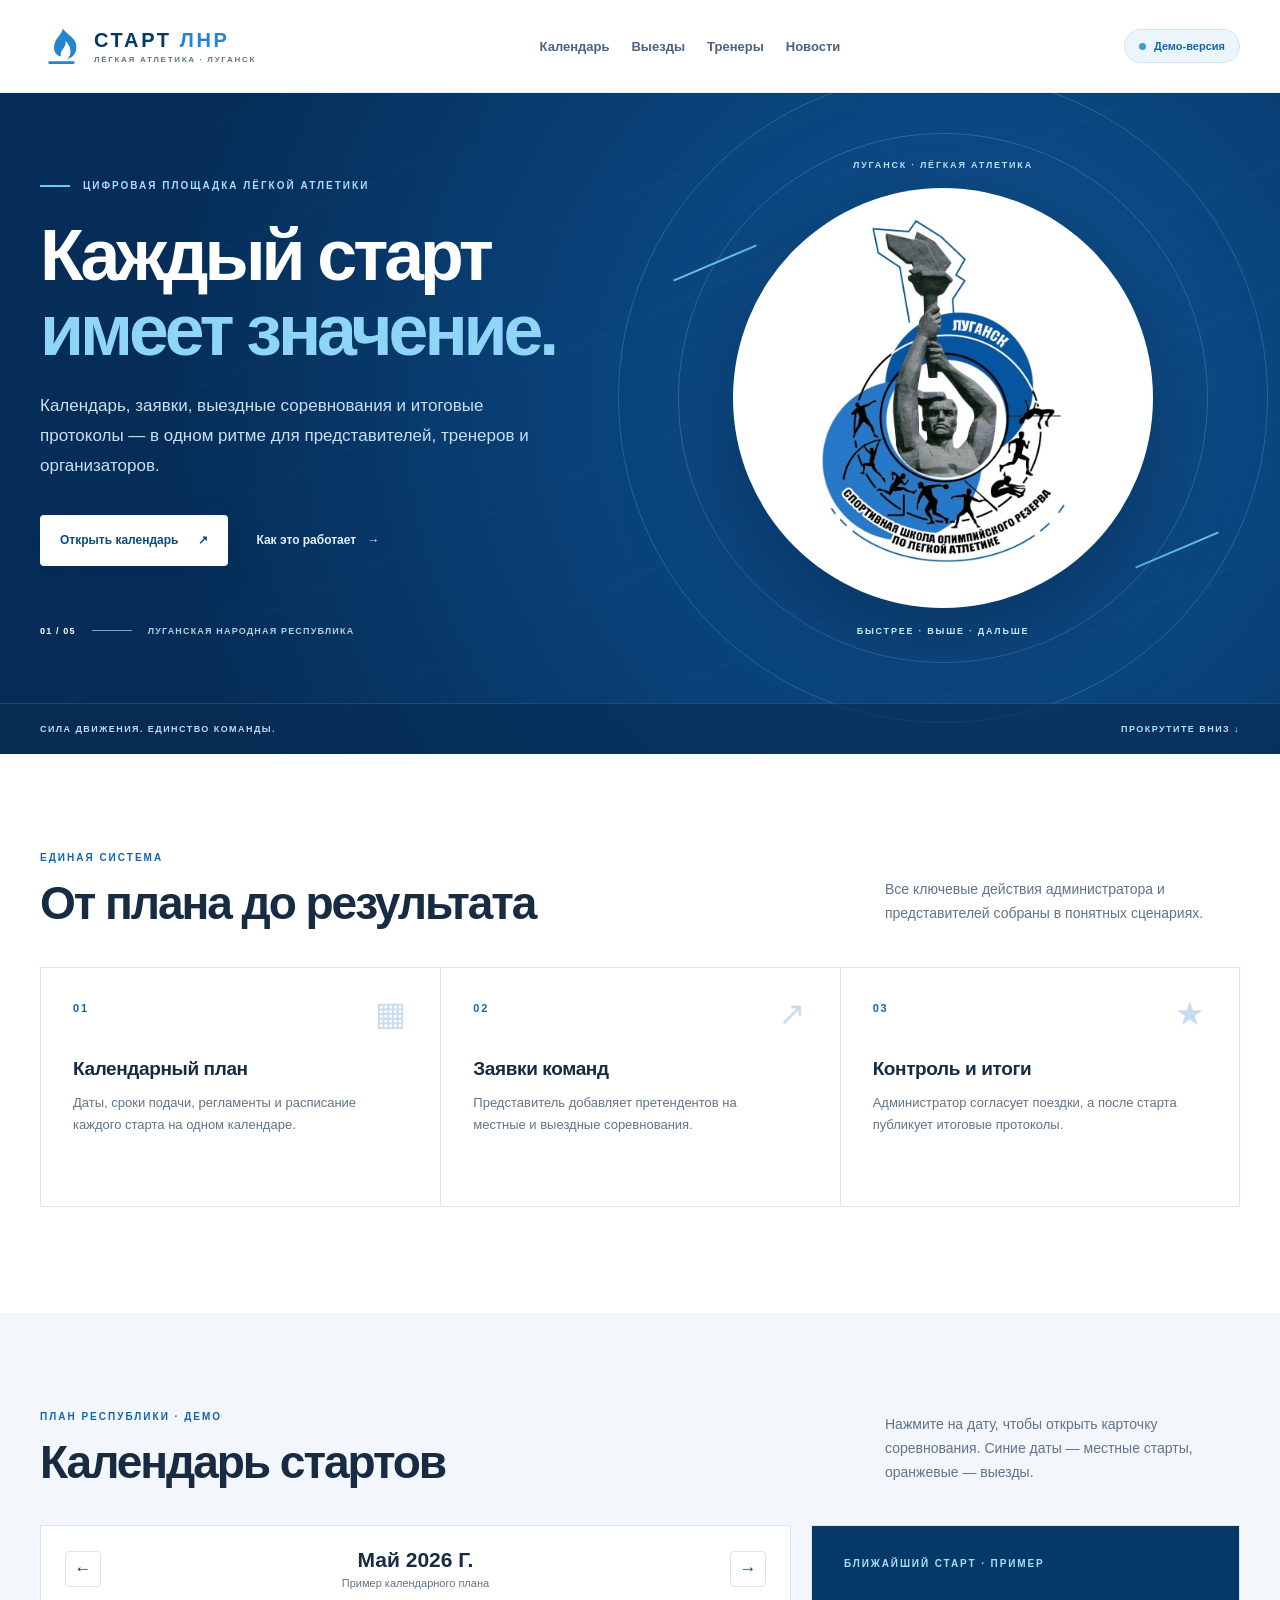
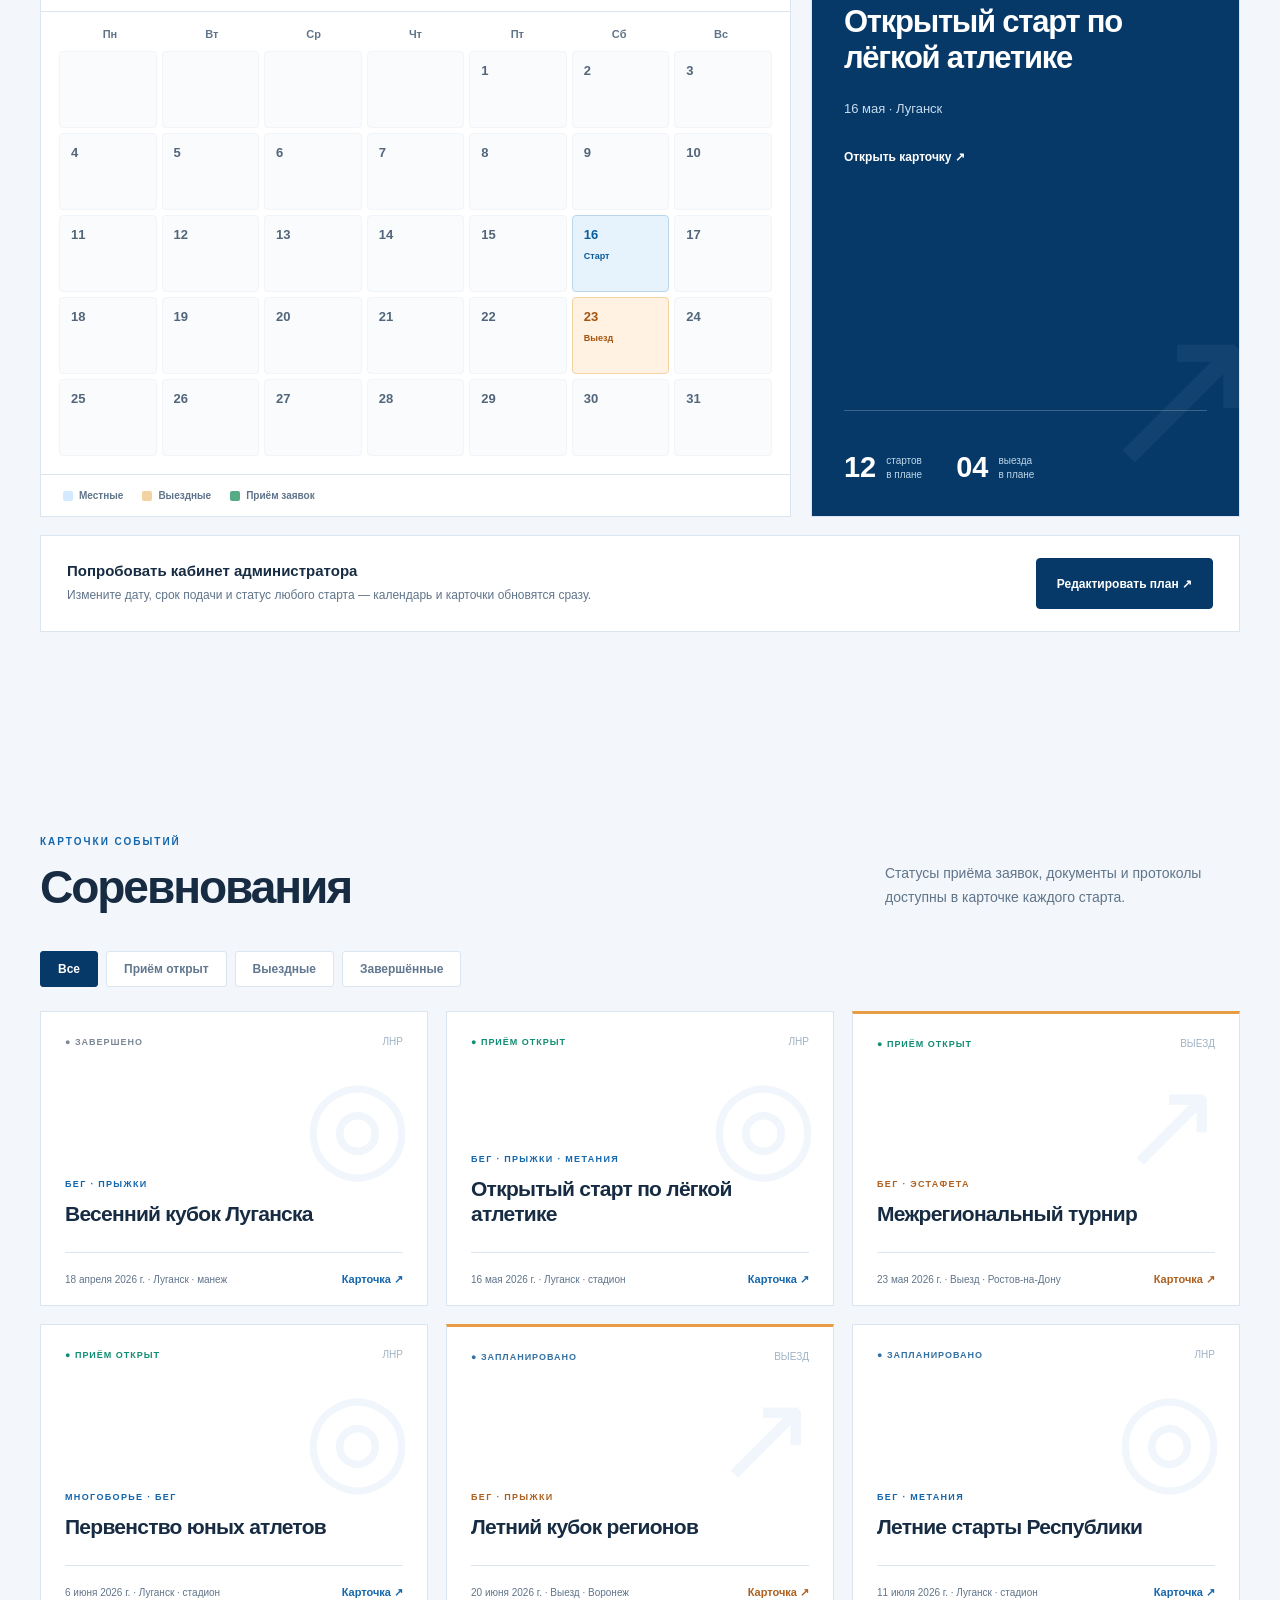
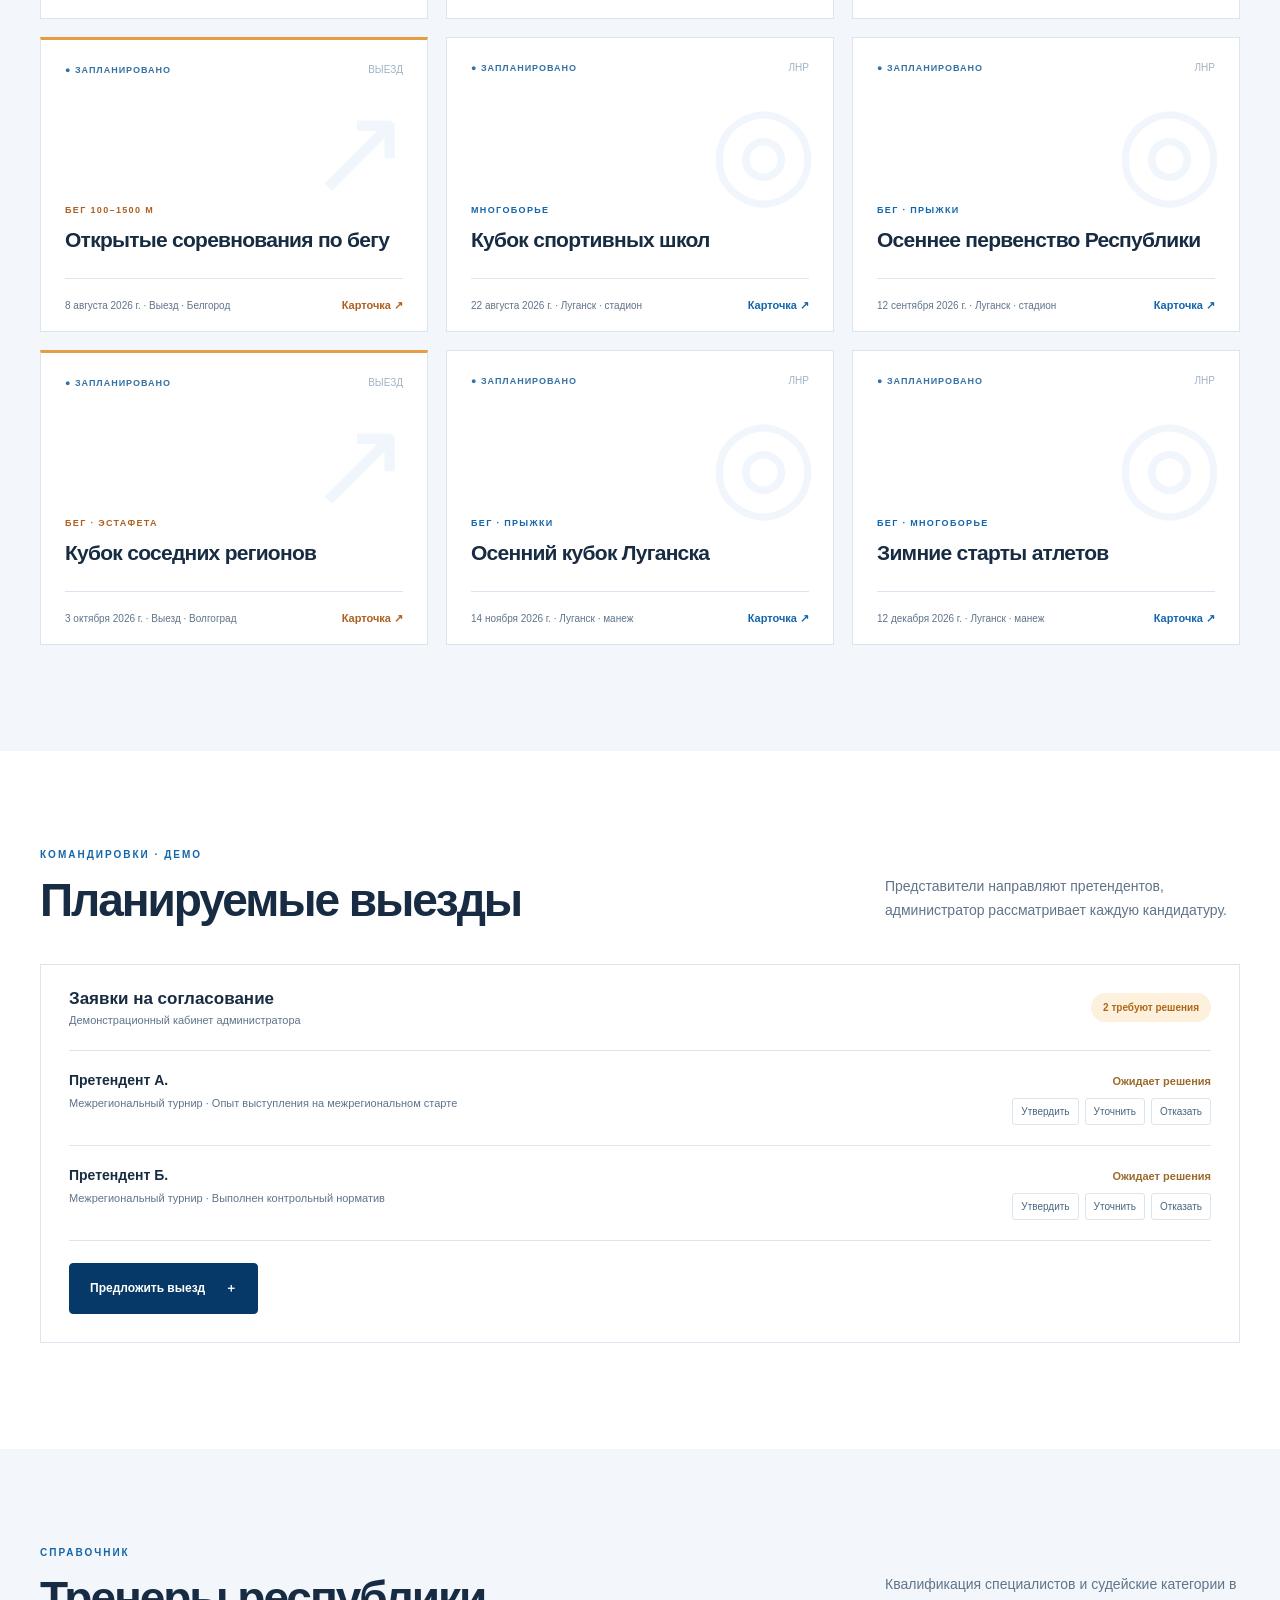
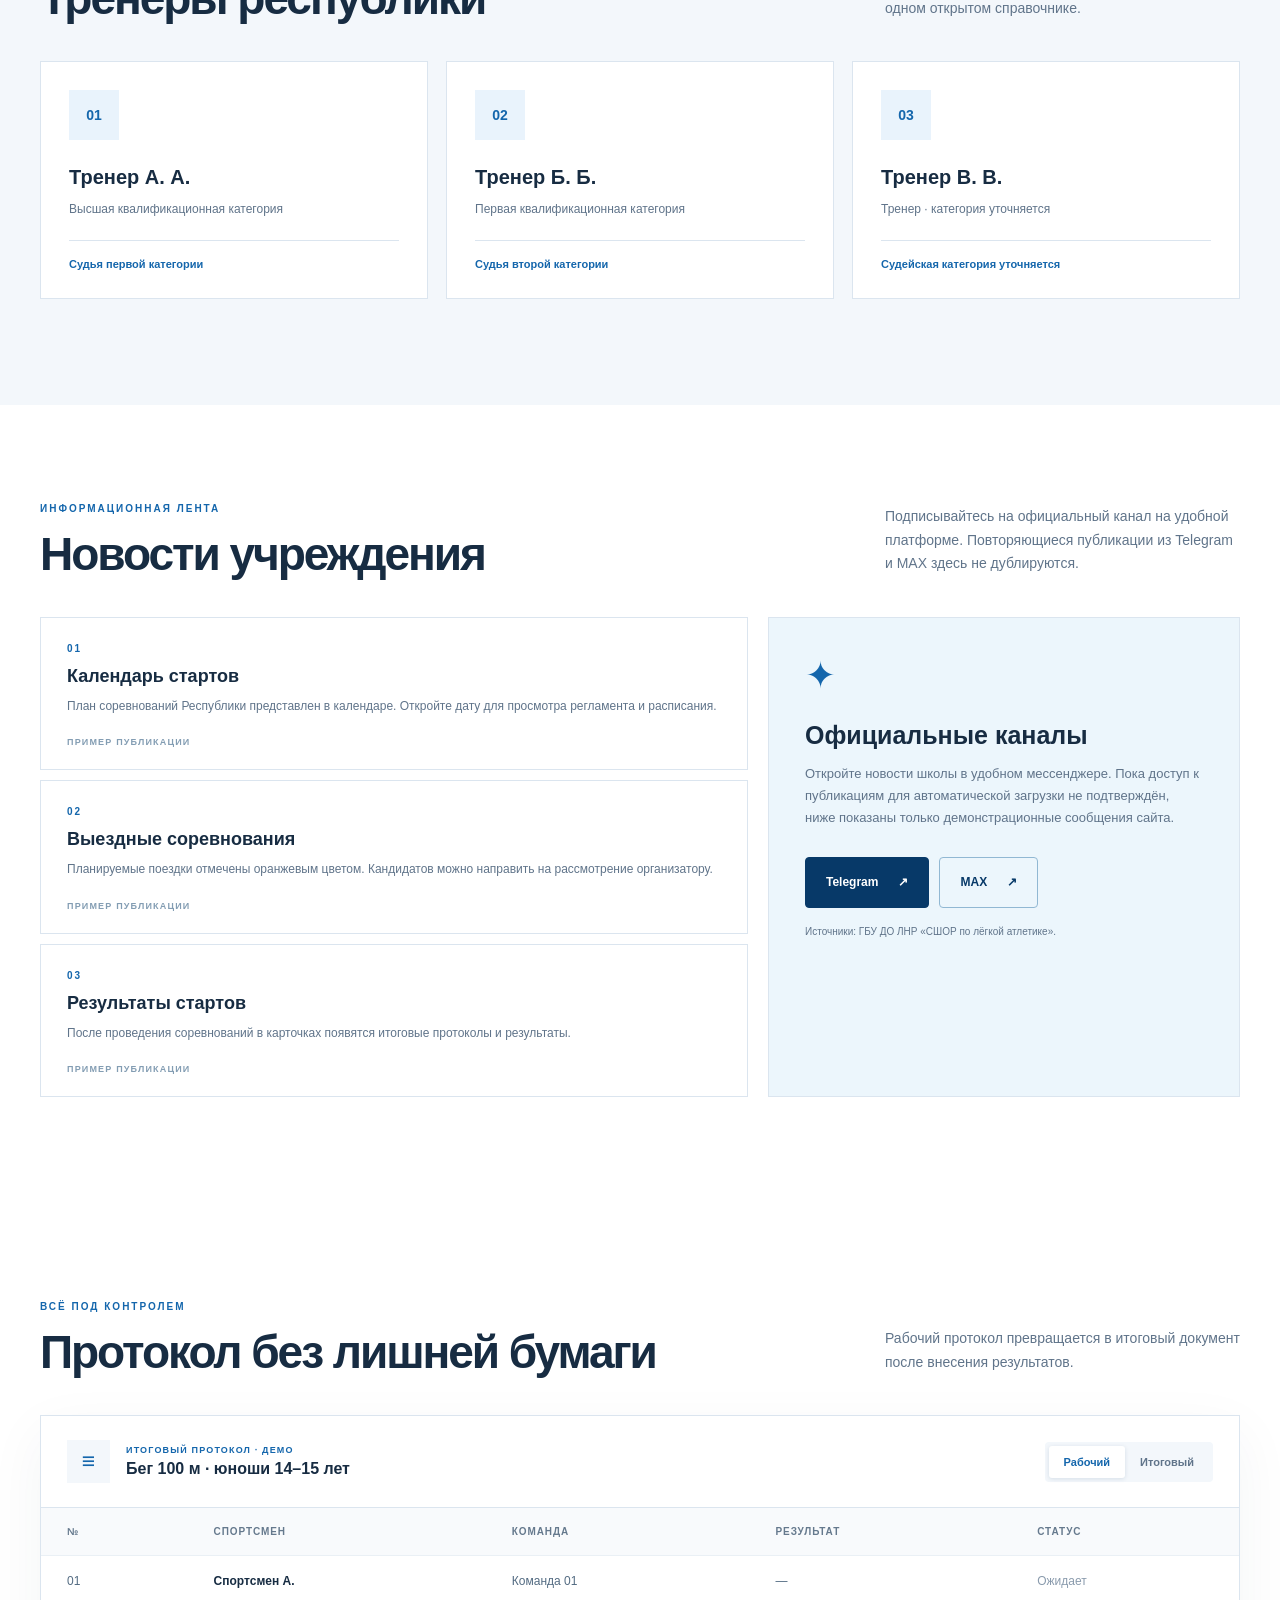
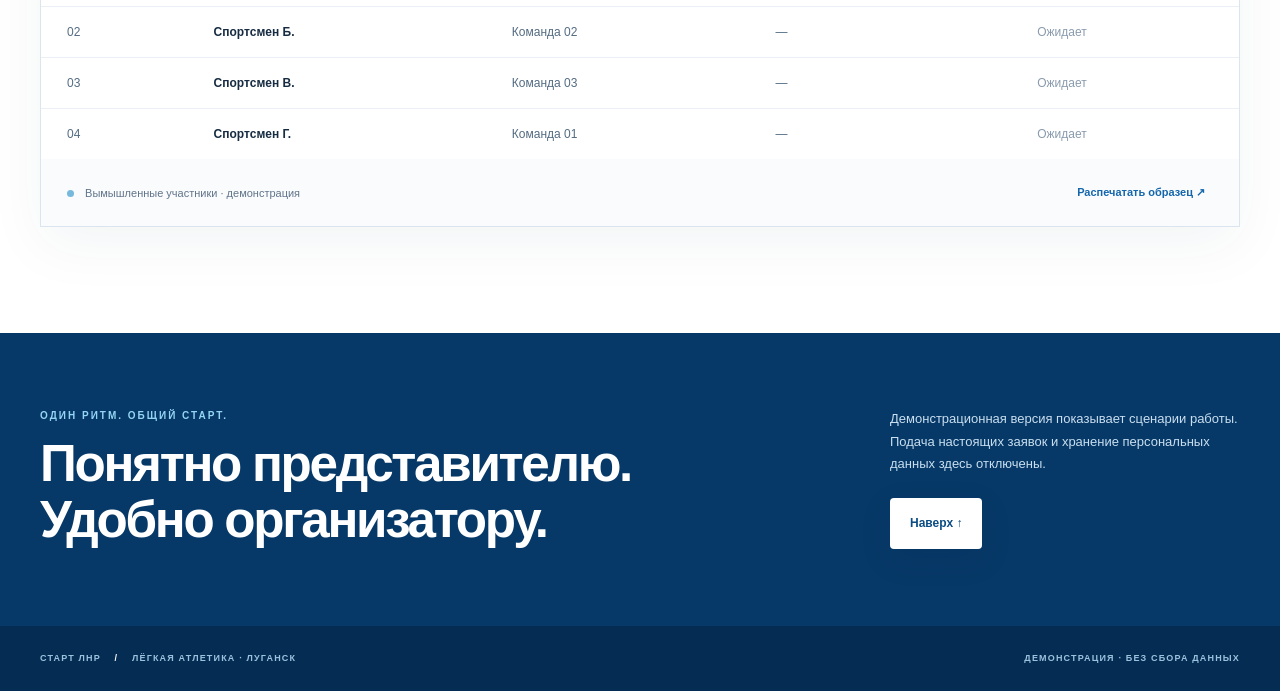
==== index.html @ cfb13f24 "Publish Start LNR demo site" ====
<!doctype html>
<html lang="ru">
<head>
  <meta charset="utf-8"><meta name="viewport" content="width=device-width, initial-scale=1">
  <meta name="theme-color" content="#073c70"><meta name="description" content="Старт ЛНР — демонстрация цифровой площадки лёгкой атлетики Луганска.">
  <title>Старт ЛНР — демонстрация</title><link rel="stylesheet" href="styles.css"><script src="script.js" defer></script>
</head>
<body>
<a class="skip-link" href="#content">К содержимому</a>
<header class="site-header"><div class="shell header-inner">
  <a class="logo" href="#top" aria-label="Старт ЛНР — наверх"><span class="logo-mark" aria-hidden="true"><svg viewBox="0 0 48 48" fill="none"><path d="M26 4c-1 8-10 11-10 22 0 5 3 9 8 10-2-8 7-10 5-18 7 7 8 16 2 21 9-3 12-10 10-18C39 14 31 11 26 4Z" fill="currentColor"/><path d="M11 43h27" stroke="currentColor" stroke-width="3" stroke-linecap="round"/></svg></span><span>СТАРТ <b>ЛНР</b><small>ЛЁГКАЯ АТЛЕТИКА · ЛУГАНСК</small></span></a>
  <nav class="header-nav" aria-label="Разделы сайта"><a href="#calendar">Календарь</a><a href="#trips">Выезды</a><a href="#coaches">Тренеры</a><a href="#news">Новости</a></nav><span class="demo-pill"><span class="pulse"></span> Демо-версия</span>
</div></header>
<main id="content">
<section class="hero" id="top"><div class="hero-grid shell"><div class="hero-copy"><p class="eyebrow"><span class="eyebrow-line"></span> ЦИФРОВАЯ ПЛОЩАДКА ЛЁГКОЙ АТЛЕТИКИ</p><h1>Каждый старт<br><em>имеет значение.</em></h1><p class="hero-lead">Календарь, заявки, выездные соревнования и итоговые протоколы — в одном ритме для представителей, тренеров и организаторов.</p><div class="hero-actions"><a class="button button-white" href="#calendar">Открыть календарь <span>↗</span></a><a class="hero-link" href="#workflow">Как это работает <span>→</span></a></div><div class="hero-caption"><span class="caption-number">01 / 05</span><span class="caption-rule"></span><span>ЛУГАНСКАЯ НАРОДНАЯ РЕСПУБЛИКА</span></div></div><div class="hero-art"><div class="orbit orbit-outer"></div><div class="orbit orbit-inner"></div><span class="art-label art-label-top">ЛУГАНСК · ЛЁГКАЯ АТЛЕТИКА</span><div class="art-disc"><img src="emblem.jfif" alt="Эмблема лёгкой атлетики Луганска"></div><span class="art-label art-label-bottom">БЫСТРЕЕ · ВЫШЕ · ДАЛЬШЕ</span><span class="art-stroke one"></span><span class="art-stroke two"></span></div></div><div class="hero-bottom"><div class="shell hero-bottom-inner"><span>СИЛА ДВИЖЕНИЯ. ЕДИНСТВО КОМАНДЫ.</span><span>ПРОКРУТИТЕ ВНИЗ ↓</span></div></div></section>

<section class="section shell" id="workflow"><div class="section-heading"><div><span class="kicker">ЕДИНАЯ СИСТЕМА</span><h2>От плана до результата</h2></div><p>Все ключевые действия администратора и представителей собраны в понятных сценариях.</p></div><div class="steps"><article class="step"><span class="step-number">01</span><span class="step-icon">▦</span><h3>Календарный план</h3><p>Даты, сроки подачи, регламенты и расписание каждого старта на одном календаре.</p></article><article class="step"><span class="step-number">02</span><span class="step-icon">↗</span><h3>Заявки команд</h3><p>Представитель добавляет претендентов на местные и выездные соревнования.</p></article><article class="step"><span class="step-number">03</span><span class="step-icon">★</span><h3>Контроль и итоги</h3><p>Администратор согласует поездки, а после старта публикует итоговые протоколы.</p></article></div></section>

<section class="calendar-section section" id="calendar"><div class="shell"><div class="section-heading"><div><span class="kicker">ПЛАН РЕСПУБЛИКИ · ДЕМО</span><h2>Календарь стартов</h2></div><p>Нажмите на дату, чтобы открыть карточку соревнования. Синие даты — местные старты, оранжевые — выезды.</p></div><div class="calendar-layout"><div class="calendar-card"><div class="calendar-head"><button class="month-arrow" data-month="prev" aria-label="Предыдущий месяц">←</button><div><strong id="monthTitle">Май 2026</strong><small id="monthSub">Пример календарного плана</small></div><button class="month-arrow" data-month="next" aria-label="Следующий месяц">→</button></div><div class="weekdays"><span>Пн</span><span>Вт</span><span>Ср</span><span>Чт</span><span>Пт</span><span>Сб</span><span>Вс</span></div><div class="calendar-grid" id="calendarGrid"></div><div class="calendar-legend"><span><i class="legend-local"></i> Местные</span><span><i class="legend-trip"></i> Выездные</span><span><i class="legend-open"></i> Приём заявок</span></div></div><aside class="calendar-side"><div class="side-label">БЛИЖАЙШИЙ СТАРТ · ПРИМЕР</div><h3 id="nextEventTitle">Открытый старт по лёгкой атлетике</h3><p id="nextEventDate">16 мая · Луганск</p><button class="text-button" data-open-event="local-1">Открыть карточку <span>↗</span></button><div class="mini-stats"><div><b>12</b><span>стартов<br>в плане</span></div><div><b>04</b><span>выезда<br>в плане</span></div></div></aside></div><div class="admin-demo"><div><strong>Попробовать кабинет администратора</strong><p>Измените дату, срок подачи и статус любого старта — календарь и карточки обновятся сразу.</p></div><button class="button button-blue" id="editCalendar">Редактировать план ↗</button></div></div></section>

<section class="events-section section" id="events"><div class="shell"><div class="section-heading"><div><span class="kicker">КАРТОЧКИ СОБЫТИЙ</span><h2>Соревнования</h2></div><p>Статусы приёма заявок, документы и протоколы доступны в карточке каждого старта.</p></div><div class="filters"><button class="filter active" data-filter="all">Все</button><button class="filter" data-filter="open">Приём открыт</button><button class="filter" data-filter="trip">Выездные</button><button class="filter" data-filter="closed">Завершённые</button></div><div class="event-grid" id="eventGrid"></div></div></section>

<section class="section shell" id="trips"><div class="section-heading"><div><span class="kicker">КОМАНДИРОВКИ · ДЕМО</span><h2>Планируемые выезды</h2></div><p>Представители направляют претендентов, администратор рассматривает каждую кандидатуру.</p></div><div class="trip-board"><div class="trip-board-head"><div><strong>Заявки на согласование</strong><small>Демонстрационный кабинет администратора</small></div><span class="status-badge">2 требуют решения</span></div><div id="tripRequests"></div><button class="button button-blue" data-action="suggest-trip">Предложить выезд <span>＋</span></button><div id="suggestions" aria-live="polite"></div></div></section>

<section class="directory-section section" id="coaches"><div class="shell"><div class="section-heading"><div><span class="kicker">СПРАВОЧНИК</span><h2>Тренеры республики</h2></div><p>Квалификация специалистов и судейские категории в одном открытом справочнике.</p></div><div class="coach-grid" id="coachGrid"></div></div></section>

<section class="news-section section" id="news"><div class="shell"><div class="section-heading"><div><span class="kicker">ИНФОРМАЦИОННАЯ ЛЕНТА</span><h2>Новости учреждения</h2></div><p>Подписывайтесь на официальный канал на удобной платформе. Повторяющиеся публикации из Telegram и MAX здесь не дублируются.</p></div><div class="news-layout"><div class="news-list" id="newsList"></div><aside class="news-connect"><div class="news-icon">✦</div><h3>Официальные каналы</h3><p>Откройте новости школы в удобном мессенджере. Пока доступ к публикациям для автоматической загрузки не подтверждён, ниже показаны только демонстрационные сообщения сайта.</p><div class="channel-actions"><a class="button button-blue" href="https://t.me/sdushorlugansk" target="_blank" rel="noopener noreferrer">Telegram <span>↗</span></a><a class="button button-outline" href="https://max.ru/id9403006509_gos" target="_blank" rel="noopener noreferrer">MAX <span>↗</span></a></div><small>Источники: ГБУ ДО ЛНР «СШОР по лёгкой атлетике».</small></aside></div></div></section>

<section class="section shell" id="preview"><div class="section-heading"><div><span class="kicker">ВСЁ ПОД КОНТРОЛЕМ</span><h2>Протокол без лишней бумаги</h2></div><p>Рабочий протокол превращается в итоговый документ после внесения результатов.</p></div><div class="preview-frame"><div class="preview-bar"><div class="preview-title"><span class="preview-symbol">≡</span><div><small>ИТОГОВЫЙ ПРОТОКОЛ · ДЕМО</small><strong>Бег 100 м · юноши 14–15 лет</strong></div></div><div class="segmented"><button data-mode="work" class="active">Рабочий</button><button data-mode="final">Итоговый</button></div></div><div class="table-scroll"><table><thead><tr><th>№</th><th>Спортсмен</th><th>Команда</th><th id="resultColumn">Результат</th><th id="placeColumn">Статус</th></tr></thead><tbody id="protocolRows"></tbody></table></div><div class="preview-footer"><span><span class="dot"></span> Вымышленные участники · демонстрация</span><button class="print-link" id="printProtocol">Распечатать образец ↗</button></div></div></section>

<section class="closing"><div class="shell closing-inner"><div><span class="kicker">ОДИН РИТМ. ОБЩИЙ СТАРТ.</span><h2>Понятно представителю.<br>Удобно организатору.</h2></div><div><p>Демонстрационная версия показывает сценарии работы. Подача настоящих заявок и хранение персональных данных здесь отключены.</p><a class="button button-white" href="#top">Наверх ↑</a></div></div></section>
</main><footer class="footer"><div class="shell footer-inner"><span>СТАРТ ЛНР <span class="footer-divider">/</span> ЛЁГКАЯ АТЛЕТИКА · ЛУГАНСК</span><span>ДЕМОНСТРАЦИЯ · БЕЗ СБОРА ДАННЫХ</span></div></footer>
<div class="modal-backdrop hidden" id="modalBackdrop"><section class="modal" role="dialog" aria-modal="true" aria-labelledby="modalTitle"><button class="modal-close" id="modalClose" aria-label="Закрыть">×</button><div id="modalContent"></div></section></div>
</body></html>
---- styles.css ----
:root{--navy:#073968;--deep:#052d57;--blue:#1466ac;--bright:#2584d0;--sky:#92d8f7;--ink:#172c42;--muted:#60748a;--line:#dbe5ef;--pale:#f3f7fb;--white:#fff;--max:1200px}
*{box-sizing:border-box}
html{scroll-behavior:smooth}
body{margin:0;background:var(--white);color:var(--ink);font-family:"Segoe UI",Arial,sans-serif;-webkit-font-smoothing:antialiased}
button{font:inherit;cursor:pointer}
a{color:inherit;text-decoration:none}
button:focus-visible,a:focus-visible{outline:3px solid #f7ba3b;outline-offset:4px}
.shell{width:min(var(--max),calc(100% - 80px));margin:auto}
.skip-link{position:absolute;z-index:20;top:-100px;left:20px;padding:12px;background:white}.skip-link:focus{top:12px}
.site-header{position:relative;z-index:2;background:#fff;border-bottom:1px solid #e9eef4}
.header-inner{min-height:92px;display:flex;align-items:center;justify-content:space-between;gap:30px}
.logo{display:inline-flex;align-items:center;gap:12px;color:var(--navy);font-weight:900;letter-spacing:.13em;font-size:20px;white-space:nowrap}
.logo b{color:var(--bright)}.logo small{display:block;margin-top:3px;font-size:8px;letter-spacing:.21em;font-weight:800;color:var(--muted)}
.logo-mark{width:42px;height:46px;color:var(--bright)}.logo-mark svg{width:100%;height:100%}
.header-nav{display:flex;gap:34px;font-size:13px;font-weight:700;color:#4b6280}.header-nav a:hover{color:var(--blue)}
.demo-pill{display:inline-flex;align-items:center;gap:8px;background:#edf5fc;border:1px solid #d3e5f4;border-radius:99px;color:var(--blue);padding:10px 14px;font-size:11px;font-weight:800;white-space:nowrap}.pulse,.dot{width:7px;height:7px;display:inline-block;border-radius:50%;background:#3b9cda}
.hero{background:radial-gradient(circle at 75% 46%,#155b9d 0,#0a447d 33%,var(--deep) 78%);position:relative;overflow:hidden;color:white}
.hero:before{content:"";position:absolute;inset:0;opacity:.22;background:repeating-linear-gradient(156deg,transparent 0,transparent 115px,rgba(255,255,255,.12) 116px,transparent 117px)}
.hero-grid{position:relative;z-index:1;min-height:610px;display:grid;grid-template-columns:1fr 1fr;align-items:center;gap:12px}
.hero-copy{padding:75px 0 65px}.eyebrow,.kicker{font-size:10px;letter-spacing:.2em;font-weight:900}.eyebrow{display:flex;align-items:center;gap:13px;color:#a9dcf7}.eyebrow-line{width:30px;height:2px;background:#67ccf5}
.hero h1{font-size:clamp(46px,5.6vw,78px);line-height:1.04;letter-spacing:-.057em;margin:27px 0 24px;font-weight:850}.hero h1 em{font-style:normal;color:#8ed5f7}
.hero-lead{max-width:490px;color:#c8dff1;line-height:1.75;font-size:17px;margin:0}.hero-actions{display:flex;align-items:center;gap:28px;flex-wrap:wrap;margin-top:34px}
.button{display:inline-flex;align-items:center;justify-content:space-between;gap:20px;min-height:51px;padding:13px 20px;border-radius:4px;font-size:12px;font-weight:850}.button-white{color:#0a4c83;background:white;box-shadow:0 10px 30px #00254422}.button-white:hover{background:#ecf7fd}
.hero-link{font-size:12px;font-weight:800;color:#e1f3ff}.hero-link span{margin-left:8px}.hero-link:hover{text-decoration:underline}
.hero-caption{display:flex;align-items:center;gap:16px;margin-top:60px;font-size:9px;letter-spacing:.13em;font-weight:800;color:#b4cee2}.caption-number{color:white}.caption-rule{width:40px;height:1px;background:#75abd2}
.hero-art{position:relative;display:flex;align-items:center;justify-content:center;min-height:590px}.orbit{position:absolute;border:1px solid #82c3e73d;border-radius:50%;width:650px;height:650px}.orbit-inner{width:530px;height:530px;border-color:#aed9f637}.art-disc{width:min(420px,77%);aspect-ratio:1;border:10px solid #ffffff24;box-shadow:0 30px 100px #001b3685;border-radius:50%;overflow:hidden;background:#fff;z-index:1}.art-disc img{display:block;width:100%;height:100%;object-fit:contain;padding:0}
.art-label{position:absolute;z-index:1;color:#c6e8f8;font-size:9px;font-weight:850;letter-spacing:.2em}.art-label-top{top:57px}.art-label-bottom{bottom:57px}.art-stroke{position:absolute;width:90px;height:2px;background:#65c4ed;transform:rotate(-23deg)}.art-stroke.one{left:4%;top:27%}.art-stroke.two{right:3%;bottom:24%}
.hero-bottom{position:relative;z-index:1;background:#062c53aa;border-top:1px solid #ffffff1e}.hero-bottom-inner{min-height:50px;display:flex;justify-content:space-between;align-items:center;color:#c0daf0;font-size:9px;font-weight:800;letter-spacing:.16em}
.section{padding-top:98px;padding-bottom:106px;scroll-margin-top:20px}.section-heading{display:flex;justify-content:space-between;gap:40px;align-items:end;margin-bottom:38px}.kicker{display:block;color:var(--blue);margin-bottom:15px}.section-heading h2{font-size:clamp(32px,3.6vw,47px);line-height:1.1;letter-spacing:-.045em;margin:0}.section-heading p{color:var(--muted);font-size:14px;line-height:1.7;max-width:355px;margin:0 0 3px}
.steps{display:grid;grid-template-columns:repeat(3,1fr);border:1px solid var(--line)}.step{padding:30px 32px 34px;min-height:238px;position:relative}.step+ .step{border-left:1px solid var(--line)}.step-number{font-size:11px;font-weight:900;letter-spacing:.16em;color:var(--blue)}.step-icon{position:absolute;top:26px;right:34px;color:#c5dcee;font-size:33px}.step h3{font-size:19px;margin:42px 0 12px;letter-spacing:-.02em}.step p{font-size:13px;line-height:1.7;color:var(--muted);margin:0;max-width:305px}
.events-section{background:var(--pale)}.filters{display:flex;gap:8px;margin:0 0 24px;flex-wrap:wrap}.filter{background:#fff;border:1px solid var(--line);border-radius:3px;padding:10px 17px;color:#61778f;font-size:12px;font-weight:750}.filter.active,.filter:hover{background:var(--navy);border-color:var(--navy);color:#fff}
.event-grid{display:grid;grid-template-columns:repeat(3,1fr);gap:18px}.event-card{position:relative;display:flex;flex-direction:column;min-height:330px;padding:24px 24px 0;background:#fff;border:1px solid var(--line);overflow:hidden}.event-card[hidden]{display:none}.event-card:hover{box-shadow:0 18px 35px #0d407015;transform:translateY(-3px);transition:transform .2s,box-shadow .2s}.event-top{display:flex;align-items:center;justify-content:space-between}.tag{font-size:9px;letter-spacing:.11em;font-weight:900}.tag-open{color:#118d74}.tag-closed{color:#7c8896}.event-index{font-size:10px;color:#a0b3c5}.event-symbol{position:absolute;right:15px;top:48px;color:#f0f6fb;font-size:125px;line-height:1}.event-type{margin-top:auto;position:relative;z-index:1;color:var(--blue);font-size:9px;letter-spacing:.15em;font-weight:900}.event-card h3{position:relative;z-index:1;font-size:23px;letter-spacing:-.035em;line-height:1.2;margin:12px 0 26px}.event-bottom{border-top:1px solid var(--line);min-height:53px;display:flex;align-items:center;justify-content:space-between;gap:10px;color:var(--muted);font-size:11px}.event-bottom span:last-child{color:var(--blue);font-size:20px}.empty{color:var(--muted)}.hidden{display:none}
.preview-frame{border:1px solid var(--line);box-shadow:0 18px 55px #1538550d}.preview-bar{padding:24px 26px;display:flex;justify-content:space-between;gap:15px;align-items:center;border-bottom:1px solid var(--line)}.preview-title{display:flex;align-items:center;gap:16px}.preview-symbol{width:43px;height:43px;background:var(--pale);color:var(--blue);display:grid;place-items:center;font-size:23px}.preview-title small{display:block;font-size:9px;font-weight:850;letter-spacing:.13em;color:var(--blue);margin-bottom:5px}.preview-title strong{font-size:16px}.segmented{display:flex;background:var(--pale);padding:4px;border-radius:4px}.segmented button{border:0;background:transparent;border-radius:3px;color:var(--muted);font-size:11px;font-weight:750;padding:10px 15px}.segmented button.active{background:#fff;color:var(--blue);box-shadow:0 1px 4px #123b6020}
.table-scroll{overflow:auto}table{width:100%;border-collapse:collapse;min-width:630px;text-align:left}th{background:#f8fafc;color:#65798d;font-size:10px;letter-spacing:.09em;text-transform:uppercase;font-weight:850}th,td{padding:18px 26px;border-bottom:1px solid #eaf0f5}td{font-size:12px;color:#536b82}tr:last-child td{border:0}.athlete-name{font-weight:800;color:var(--ink)}.pending{color:#8a9bad}.place{font-weight:900;color:var(--blue)}.preview-footer{display:flex;justify-content:space-between;gap:20px;padding:19px 26px;background:#f9fbfd;align-items:center;font-size:11px;color:var(--muted)}.preview-footer .dot{background:#76b9dd;margin-right:8px}.print-link{border:0;background:transparent;color:var(--blue);font-weight:800;font-size:11px;padding:8px}.print-link:hover{text-decoration:underline}
.closing{background:var(--navy);color:#fff}.closing-inner{display:flex;justify-content:space-between;gap:60px;align-items:end;padding-top:75px;padding-bottom:77px}.closing .kicker{color:#93d5f3}.closing h2{font-size:clamp(38px,4vw,55px);letter-spacing:-.045em;line-height:1.1;margin:0}.closing-inner>div:last-child{max-width:350px}.closing p{font-size:13px;line-height:1.7;color:#c9dfef;margin:0 0 23px}.footer{background:#052d53;color:#9cc2de}.footer-inner{min-height:65px;display:flex;align-items:center;justify-content:space-between;gap:20px;font-size:9px;letter-spacing:.13em;font-weight:800}.footer-divider{padding:0 10px;color:#fff}
@media(max-width:1000px){.shell{width:min(var(--max),calc(100% - 48px))}.header-nav{gap:16px}.hero-grid{grid-template-columns:1.1fr .9fr}.hero-art{min-height:510px}.orbit{width:520px;height:520px}.orbit-inner{width:440px;height:440px}.art-disc{width:85%}.event-card{min-height:330px}}
@media(max-width:760px){.shell{width:calc(100% - 36px)}.header-inner{min-height:78px;gap:10px}.logo{font-size:16px}.logo-mark{width:35px;height:39px}.logo small{font-size:7px}.header-nav{display:none}.demo-pill{padding:8px 10px;font-size:9px}.hero-grid{display:flex;flex-direction:column;align-items:stretch;gap:0}.hero-copy{padding:60px 0 12px}.hero h1{font-size:clamp(43px,10vw,65px)}.hero-lead{font-size:15px}.hero-caption{margin-top:35px}.hero-art{min-height:395px}.orbit{width:410px;height:410px}.orbit-inner{width:345px;height:345px}.art-disc{width:300px}.art-label-top{top:10px}.art-label-bottom{bottom:13px}.hero-bottom-inner{font-size:8px}.hero-bottom-inner span:last-child{display:none}.section{padding-top:70px;padding-bottom:75px}.section-heading{display:block}.section-heading p{margin-top:18px;max-width:550px}.steps,.event-grid{grid-template-columns:1fr}.step+ .step{border-left:0;border-top:1px solid var(--line)}.step{min-height:190px}.step h3{margin-top:27px}.event-card{min-height:275px}.preview-bar{align-items:start;flex-direction:column}.closing-inner{display:block;padding-top:65px;padding-bottom:65px}.closing-inner>div:last-child{margin-top:27px}.footer-inner{font-size:8px;align-items:flex-start;flex-direction:column;padding-top:22px;padding-bottom:22px}}
@media(max-width:420px){.hero-actions{gap:17px}.hero-link{font-size:11px}.hero-art{min-height:335px}.art-disc{width:250px}.orbit{width:340px;height:340px}.orbit-inner{width:285px;height:285px}.art-label{font-size:7px}.preview-footer{align-items:start;flex-direction:column}.caption-rule{width:22px}}
@media(prefers-reduced-motion:reduce){html{scroll-behavior:auto}*{transition:none!important}}
@media print{body{background:white}.site-header,.hero,.intro-section,.events-section,.section-heading,.closing,.footer,.preview-bar .segmented,.preview-footer{display:none!important}.preview-section{padding:0}.preview-frame{border:0;box-shadow:none}table{min-width:0}th,td{padding:12px;font-size:11px}tr{break-inside:avoid}}

/* Calendar, competition detail and presentation dashboards */
.header-nav{gap:22px}.header-nav a{white-space:nowrap}
.calendar-section{background:#f3f7fb}.calendar-layout{display:grid;grid-template-columns:minmax(0,1.75fr) minmax(250px,1fr);gap:20px}
.calendar-card,.calendar-side,.trip-board,.coach-card,.news-item,.news-connect{background:#fff;border:1px solid var(--line)}
.calendar-head{display:flex;align-items:center;justify-content:space-between;padding:22px 24px;border-bottom:1px solid var(--line);text-align:center}
.calendar-head strong{font-size:21px;text-transform:capitalize;display:block}.calendar-head small,.trip-board-head small{font-size:11px;color:var(--muted);display:block;margin-top:5px}
.month-arrow{border:1px solid var(--line);background:white;color:var(--navy);height:36px;width:36px;border-radius:4px;font-size:17px}.month-arrow:hover{background:#ebf6fd}
.weekdays,.calendar-grid{display:grid;grid-template-columns:repeat(7,minmax(0,1fr))}.weekdays{padding:16px 18px 4px;text-align:center;color:var(--muted);font-size:11px;font-weight:800}
.calendar-grid{padding:7px 18px 18px;gap:5px}.calendar-day,.day-blank{min-height:77px;display:flex;align-items:flex-start;justify-content:flex-start;flex-direction:column;padding:11px;background:#f9fbfd;border:1px solid #f1f4f8;border-radius:4px;text-align:left;color:#52657a}
.calendar-day strong{font-size:13px}.calendar-day small{font-size:9px;margin-top:9px;font-weight:800}.calendar-day.has-event{cursor:pointer;border-color:#bad6ed;background:#e7f3fc;color:#0b5c9c}.calendar-day.has-event:hover{box-shadow:inset 0 0 0 2px #3186c2}.calendar-day.trip{background:#fff2e2;border-color:#f4d3a3;color:#a4540e}
.calendar-legend{padding:15px 22px;border-top:1px solid var(--line);display:flex;flex-wrap:wrap;gap:19px;font-size:10px;color:var(--muted);font-weight:750}.calendar-legend span{display:flex;align-items:center;gap:6px}.calendar-legend i{width:10px;height:10px;border-radius:2px;background:#d3eaff}.calendar-legend .legend-trip{background:#f4d3a3}.calendar-legend .legend-open{background:#56ab87}
.calendar-side{padding:32px;display:flex;flex-direction:column;align-items:flex-start;background:#073968;color:white;position:relative;overflow:hidden}.calendar-side:after{content:"↗";position:absolute;right:-30px;bottom:15px;font-size:210px;color:#ffffff0c;line-height:1}.side-label{color:#a7dcf7;font-size:10px;letter-spacing:.19em;font-weight:850}.calendar-side h3{font-size:31px;line-height:1.15;letter-spacing:-.04em;margin:35px 0 12px;z-index:1}.calendar-side p{color:#c6dcee;font-size:13px}.calendar-side .text-button{color:white;margin-top:13px;z-index:1}.mini-stats{margin-top:auto;width:100%;display:flex;gap:34px;padding-top:40px;border-top:1px solid #ffffff35;z-index:1}.mini-stats div{display:flex;align-items:center;gap:10px}.mini-stats b{font-size:29px}.mini-stats span{font-size:10px;line-height:1.4;color:#bcd6e8}
.event-card{min-height:295px}.event-card h3{font-size:21px}.event-symbol{pointer-events:none}.trip-card{border-top:3px solid #e89c43}.trip-card .event-type,.trip-card .event-bottom .text-button{color:#ad601f}.tag-planned{color:#3471a2}.text-button{border:0;background:none;color:var(--blue);font-size:12px;font-weight:850;padding:8px 0;cursor:pointer}.text-button:hover{text-decoration:underline}.event-bottom{align-items:center}.event-bottom span:first-child{font-size:10px;max-width:65%}.event-bottom .text-button{white-space:nowrap}.event-bottom .text-button:last-child{font-size:11px}
.trip-board{padding:0 28px 28px}.trip-board-head{display:flex;align-items:center;justify-content:space-between;gap:20px;padding:24px 0;border-bottom:1px solid var(--line)}.trip-board-head strong{font-size:17px}.status-badge{padding:9px 12px;background:#fdf0dc;color:#ae6918;border-radius:99px;font-size:10px;font-weight:850;white-space:nowrap}.request-row{padding:20px 0;border-bottom:1px solid var(--line);display:flex;justify-content:space-between;gap:24px}.request-row strong{font-size:14px}.request-row small{display:block;color:var(--muted);font-size:11px;line-height:1.5;margin-top:6px}.request-right{text-align:right;min-width:275px}.request-status{font-weight:800;font-size:11px;color:#9b6a2e}.request-status.approved{color:#168569}.request-status.declined{color:#a84b4b}.request-status.clarification{color:#226a9e}.request-controls{display:flex;gap:6px;justify-content:flex-end;flex-wrap:wrap;margin-top:9px}.decision{border:1px solid var(--line);background:#fff;padding:7px 8px;border-radius:3px;font-size:10px;color:#486681}.decision:hover,.decision.selected{background:#e9f3fc;border-color:#88bfe6;color:#075584}.trip-board>.button{margin-top:22px}
.button-blue{background:var(--navy);color:white;border:1px solid var(--navy)}.button-blue:hover{background:#135a98}
.directory-section{background:#f3f7fb}.coach-grid{display:grid;grid-template-columns:repeat(3,1fr);gap:18px}.coach-card{padding:28px}.coach-avatar{width:50px;height:50px;background:#e9f3fc;color:var(--blue);display:grid;place-items:center;font-weight:900;font-size:14px}.coach-card h3{margin:26px 0 11px;font-size:20px}.coach-card p{color:var(--muted);font-size:12px;line-height:1.6;margin:0 0 20px}.coach-card small{border-top:1px solid var(--line);padding-top:17px;display:block;color:var(--blue);font-size:11px;font-weight:750}
.news-layout{display:grid;grid-template-columns:1.5fr 1fr;gap:20px}.news-item{padding:20px 26px;position:relative}.news-item+.news-item{margin-top:10px}.news-count{font-size:10px;color:var(--blue);font-weight:900;letter-spacing:.2em}.news-item h3{font-size:18px;margin:10px 0}.news-item p{font-size:12px;color:var(--muted);line-height:1.6;margin:0 0 15px}.news-item small{font-size:9px;letter-spacing:.13em;color:#839db3;font-weight:800}.news-connect{padding:36px;background:#ecf6fc}.news-icon{font-size:37px;color:var(--blue)}.news-connect h3{font-size:25px;margin:24px 0 12px}.news-connect p{line-height:1.7;color:var(--muted);font-size:13px;margin-bottom:27px}.news-connect small{font-size:10px;line-height:1.5;color:var(--muted);display:block;margin-top:16px}
.modal-open{overflow:hidden}.modal-backdrop{position:fixed;inset:0;z-index:20;background:#072344ba;display:flex;align-items:center;justify-content:center;padding:18px}.modal-backdrop.hidden{display:none}.modal{background:white;width:min(680px,100%);max-height:min(90vh,850px);overflow-y:auto;position:relative;box-shadow:0 20px 80px #01172980;padding:37px 42px}.modal-close{position:absolute;right:16px;top:12px;border:0;background:#f1f6fa;color:#285473;width:32px;height:32px;border-radius:3px;font-size:23px}.modal h2{font-size:clamp(26px,4vw,36px);line-height:1.15;letter-spacing:-.04em;margin:10px 30px 20px 0}.modal-details{background:#f3f7fb;padding:15px 22px}.detail-line{margin:10px 0;color:var(--muted);font-size:12px}.detail-line strong{color:var(--ink)}.detail-tabs{display:flex;gap:8px;border-bottom:1px solid var(--line);margin-top:25px;flex-wrap:wrap}.detail-tabs button{border:0;background:transparent;padding:12px 13px;color:var(--muted);font-size:12px;font-weight:750}.detail-tabs button.active{color:var(--blue);box-shadow:inset 0 -2px var(--blue)}.detail-panel{min-height:130px;padding:18px 0}.detail-panel h3{font-size:16px;margin:0 0 9px}.detail-panel p,.modal .muted{line-height:1.7;font-size:13px;color:var(--muted)}.modal-actions{border-top:1px solid var(--line);padding-top:20px}.notice{font-size:11px;color:#7d6870;line-height:1.6;background:#f8f4ee;padding:10px 13px}.demo-form{display:grid;gap:13px}.form-field{font-size:12px;font-weight:750;color:var(--ink);display:grid;gap:7px}.form-field input,.form-field textarea{font:inherit;font-weight:400;border:1px solid #cad8e5;padding:12px 13px;border-radius:3px;color:var(--ink);width:100%;background:white}.form-field textarea{min-height:94px;resize:vertical}.demo-form .button{justify-content:center}
@media(max-width:1000px){.calendar-layout{grid-template-columns:1.5fr 1fr}.calendar-day,.day-blank{min-height:65px}.calendar-side{padding:23px}.mini-stats{gap:15px}.calendar-side h3{font-size:25px}}
@media(max-width:760px){.calendar-layout,.news-layout{grid-template-columns:1fr}.calendar-side{min-height:260px}.mini-stats{margin-top:25px}.coach-grid{grid-template-columns:1fr}.request-row{flex-direction:column;gap:10px}.request-right{text-align:left;min-width:0}.request-controls{justify-content:flex-start}.trip-board-head{align-items:start;flex-direction:column}.calendar-day,.day-blank{min-height:62px;padding:8px}.calendar-grid{gap:3px;padding:7px 9px 16px}.calendar-day small{font-size:8px;margin-top:5px}.modal{padding:27px 20px}.event-card h3{margin-bottom:18px}}
@media(max-width:420px){.calendar-day,.day-blank{min-height:52px;padding:5px}.calendar-day small{font-size:7px}.calendar-legend{gap:10px}.news-connect{padding:25px}.event-bottom{flex-wrap:wrap;padding:10px 0}.event-bottom span:first-child{max-width:100%}}
@media print{.calendar-section,.directory-section,.news-section,#trips,.modal-backdrop{display:none!important}}
.channel-actions{display:flex;flex-wrap:wrap;gap:10px}.button-outline{border:1px solid #91b8d3;background:transparent;color:var(--navy)}.button-outline:hover{background:#fff}
.admin-demo{display:flex;align-items:center;justify-content:space-between;gap:20px;margin-top:18px;background:white;border:1px solid var(--line);padding:22px 26px}.admin-demo strong{font-size:15px}.admin-demo p{color:var(--muted);font-size:12px;line-height:1.6;margin:6px 0 0}.admin-demo .button{white-space:nowrap}.form-field select{border:1px solid #cad8e5;padding:12px 13px;border-radius:3px;background:#fff;color:var(--ink);width:100%;font:inherit;font-weight:400}.form-field input[type=file]{font-size:11px}.modal-actions .text-button{margin-left:15px}
@media(max-width:760px){.admin-demo{align-items:flex-start;flex-direction:column}.modal-actions .text-button{margin-left:0;display:block}}
.admin-note{color:#286ba3!important}.suggestion-item{padding:12px;border:1px solid var(--line);color:var(--muted);font-size:12px}#suggestions h3{font-size:16px;margin-top:26px}
@media print{#workflow{display:none!important}#preview{padding:0!important}.hero,.calendar-section,.events-section,.directory-section,.news-section,#trips,.closing,.footer,.site-header{display:none!important}}
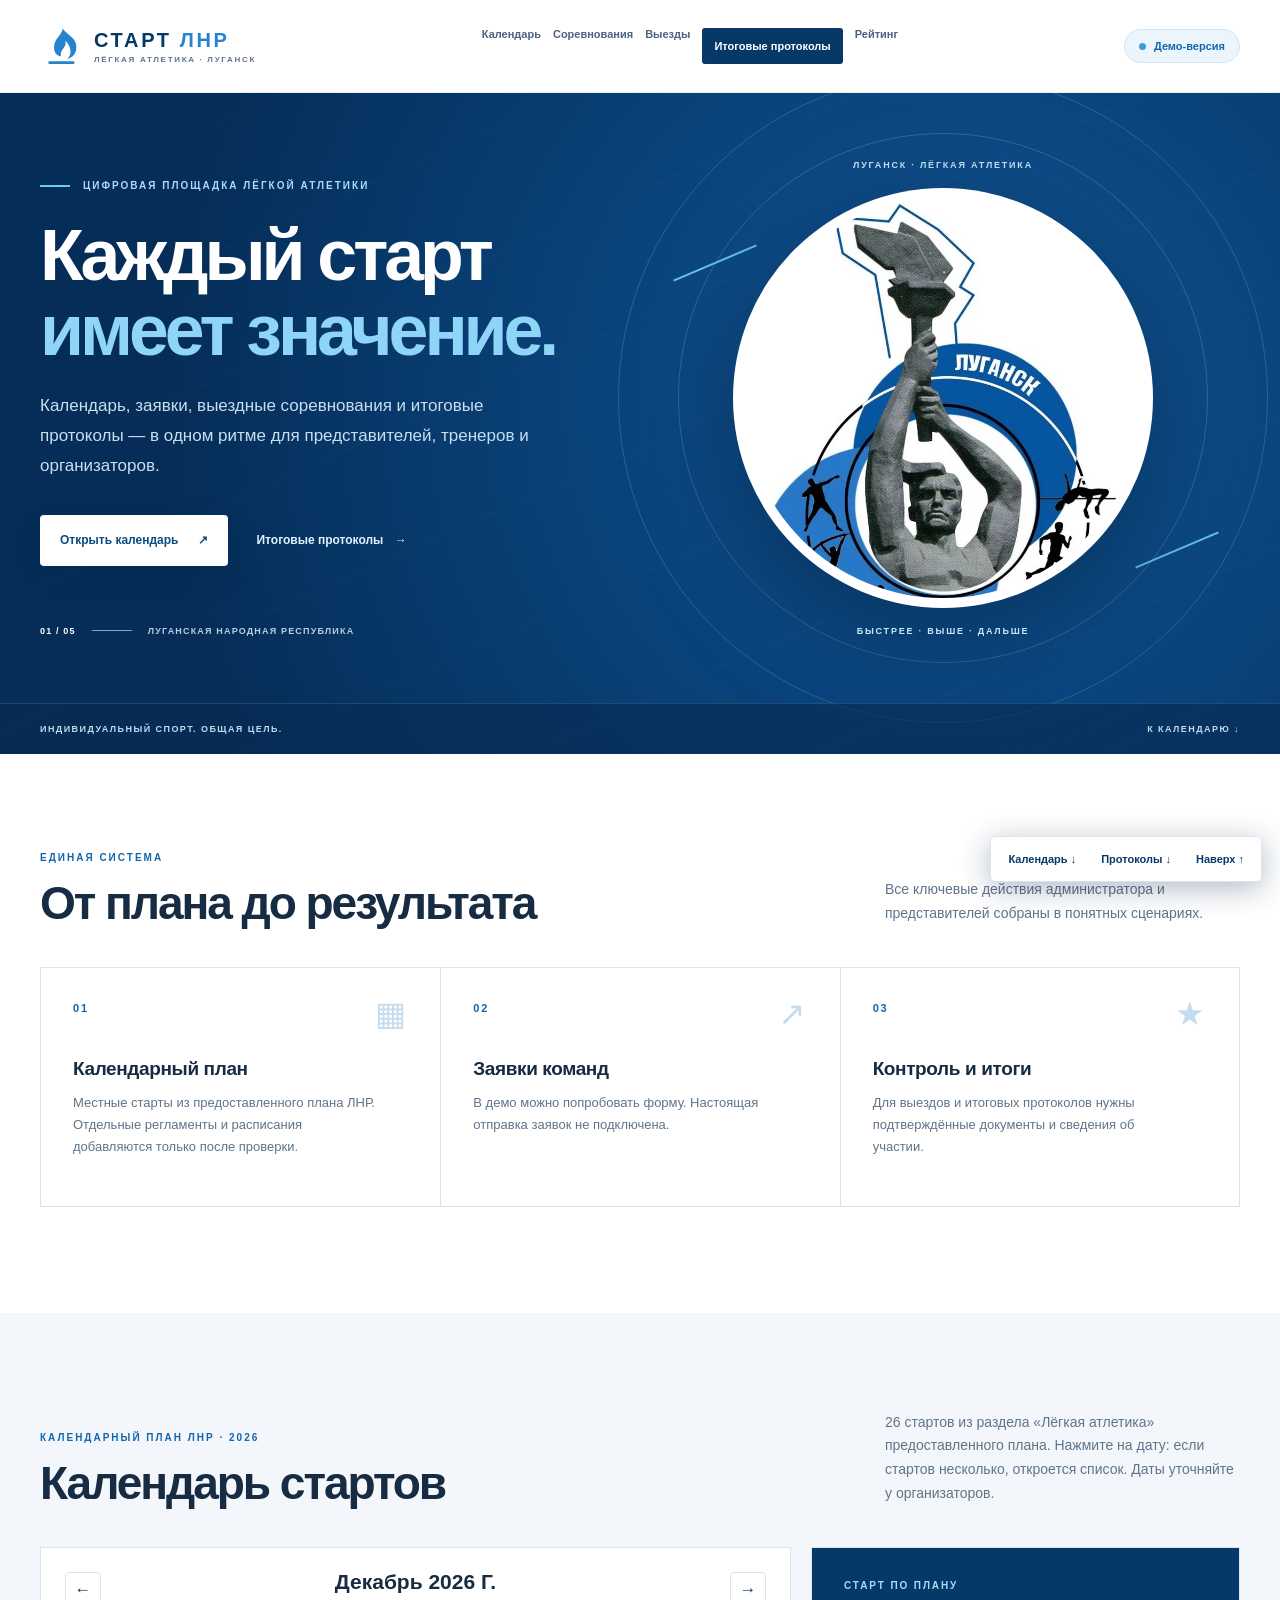
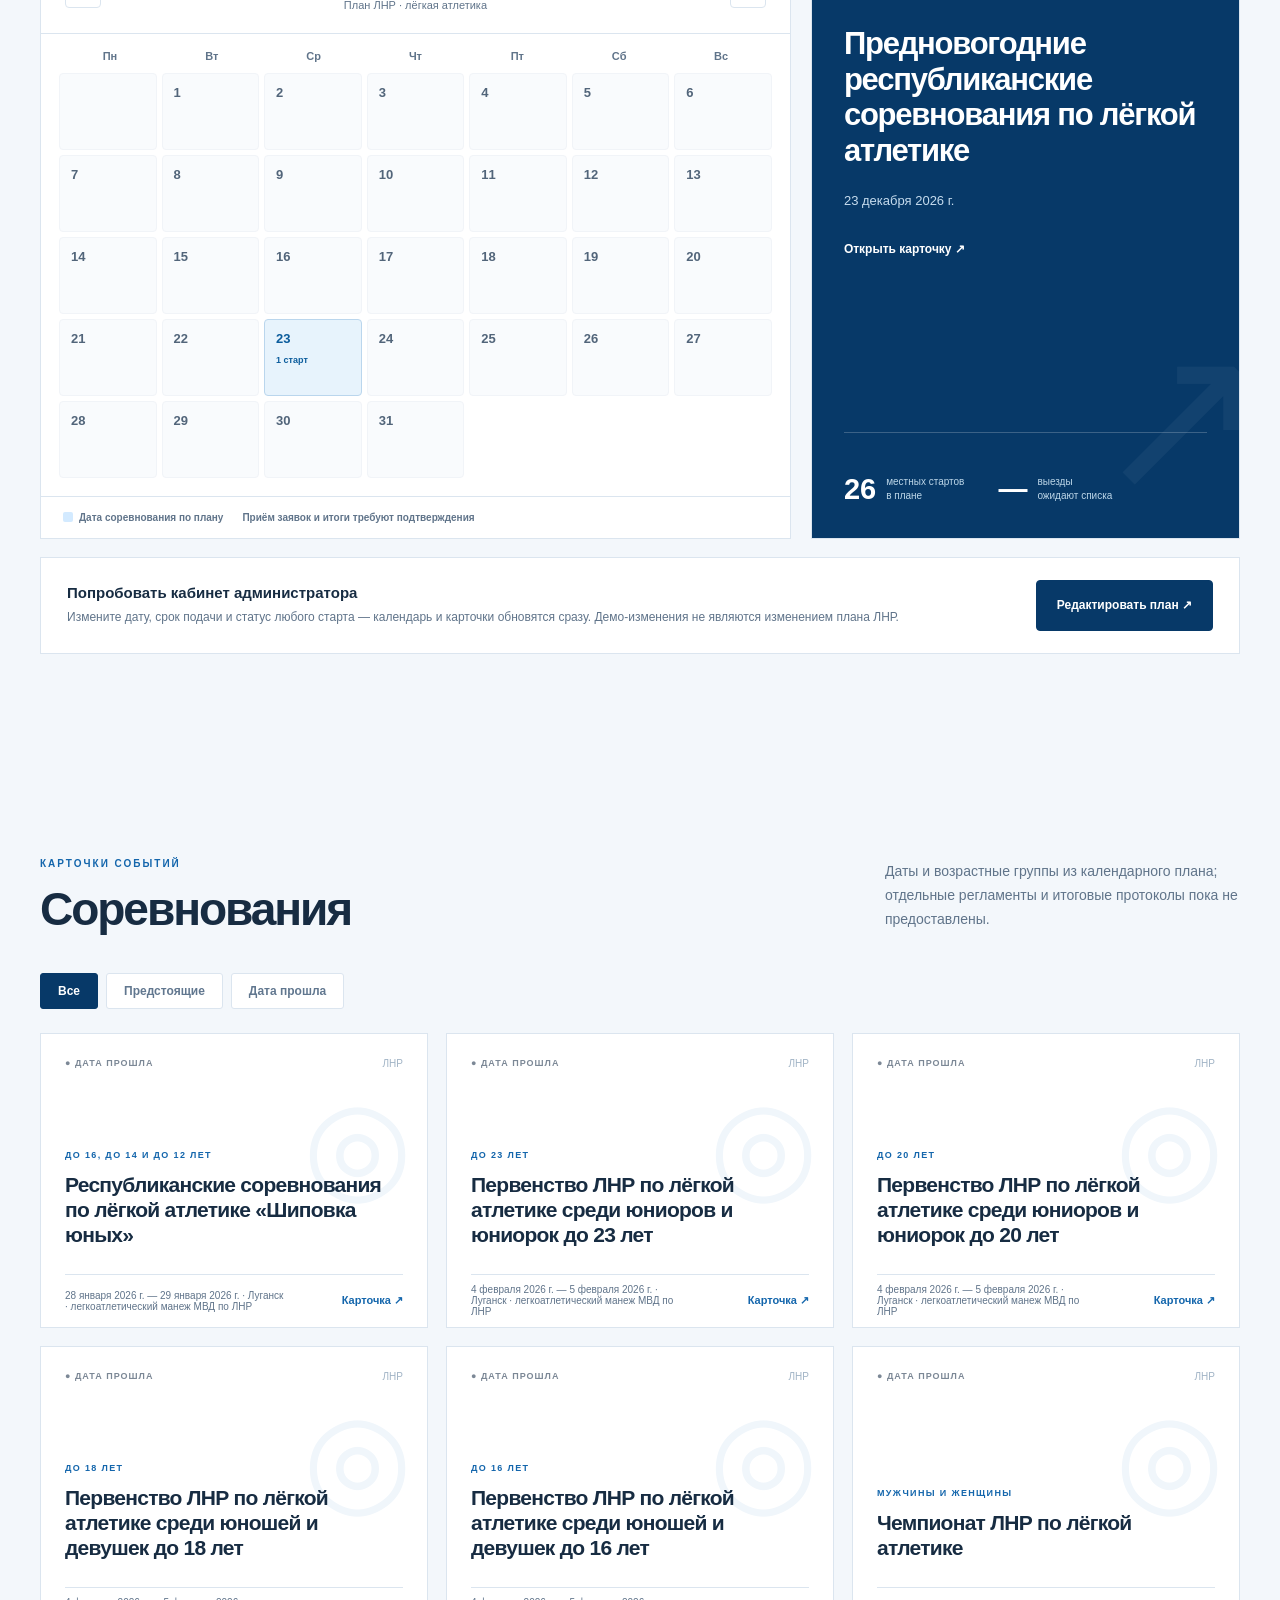
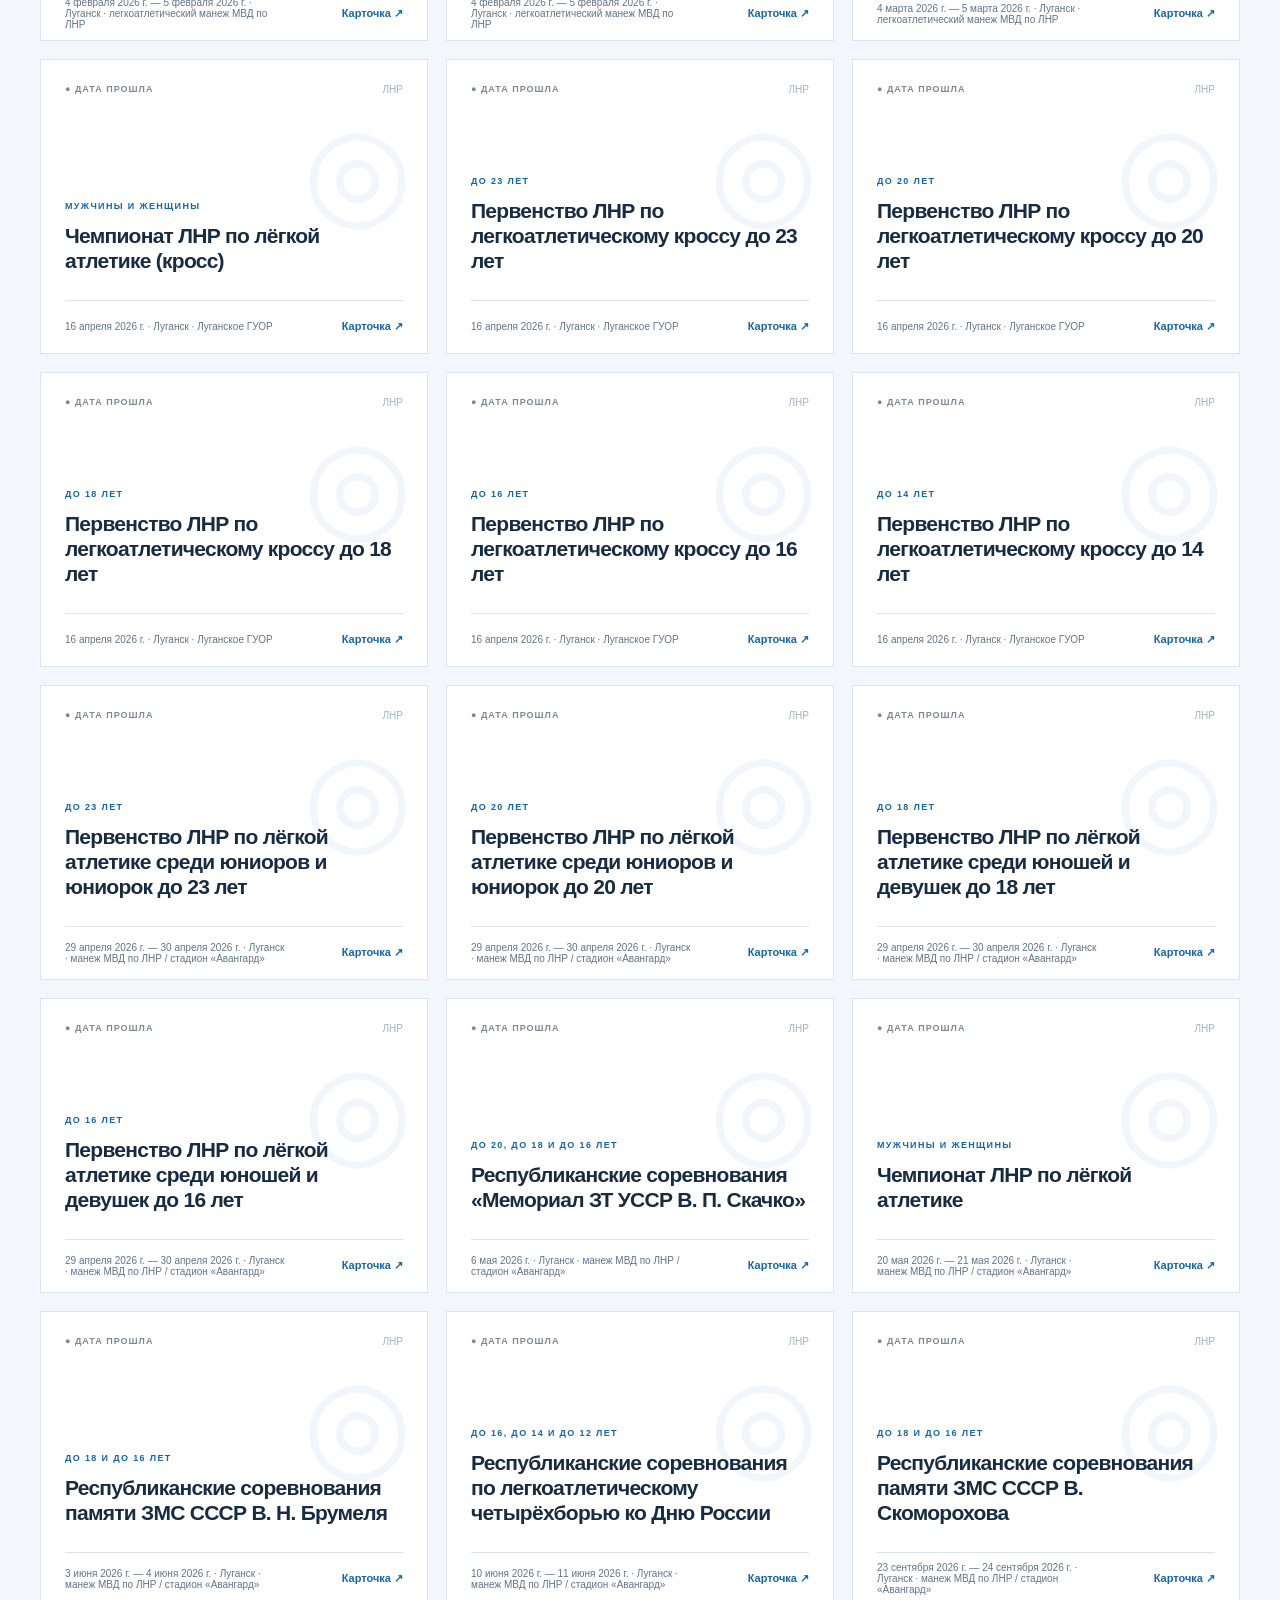
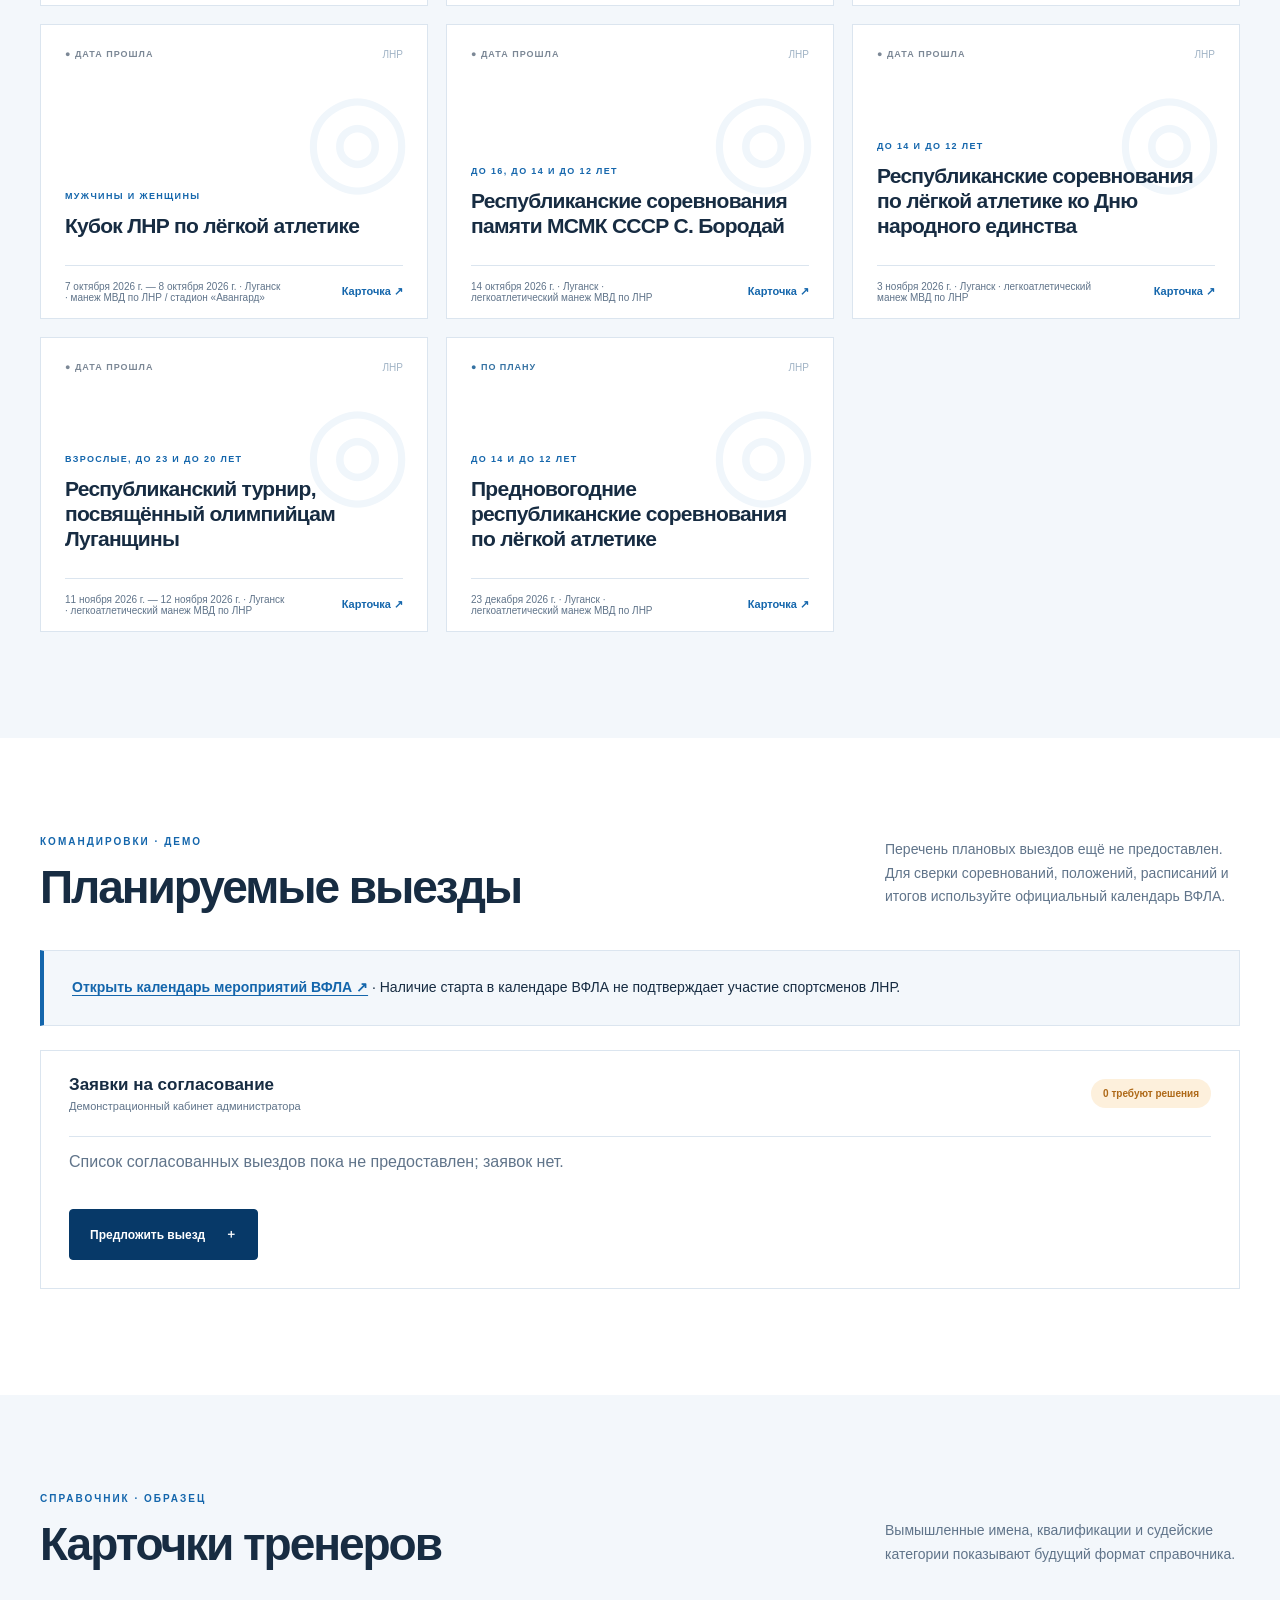
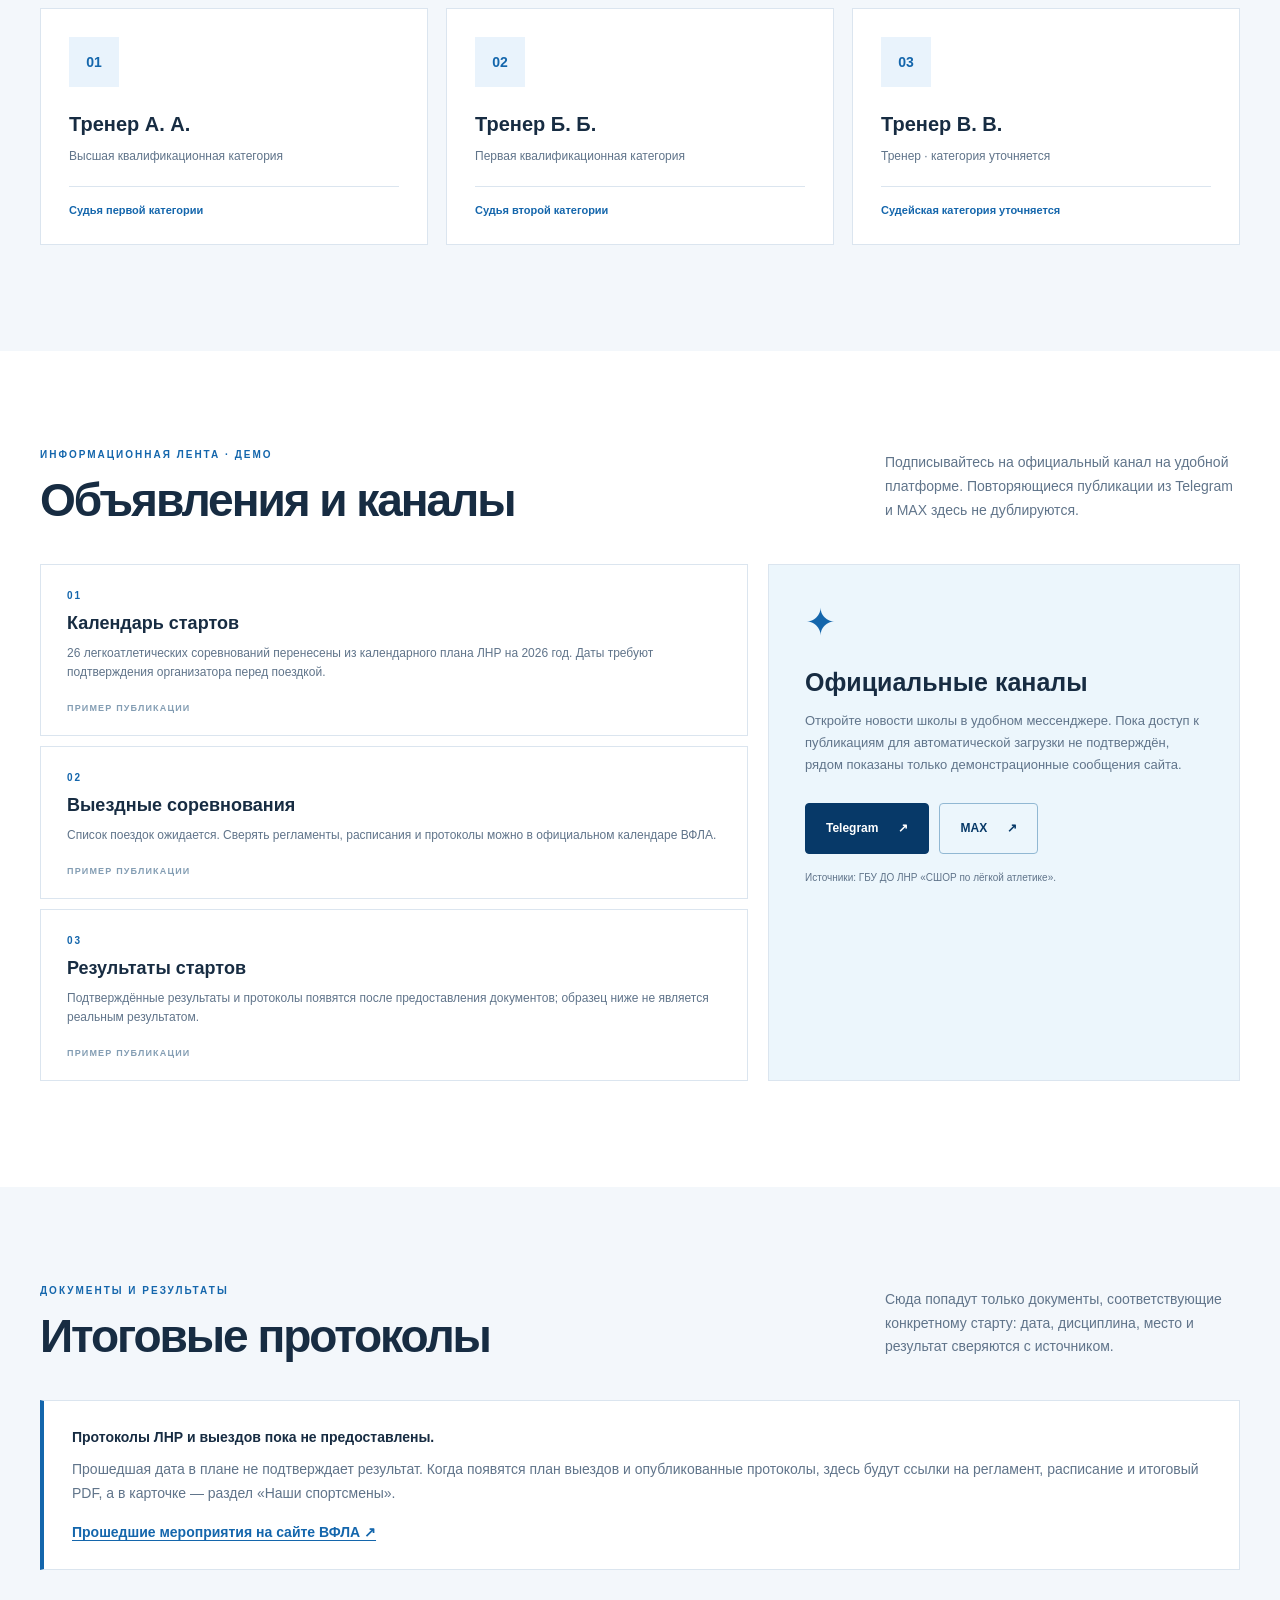
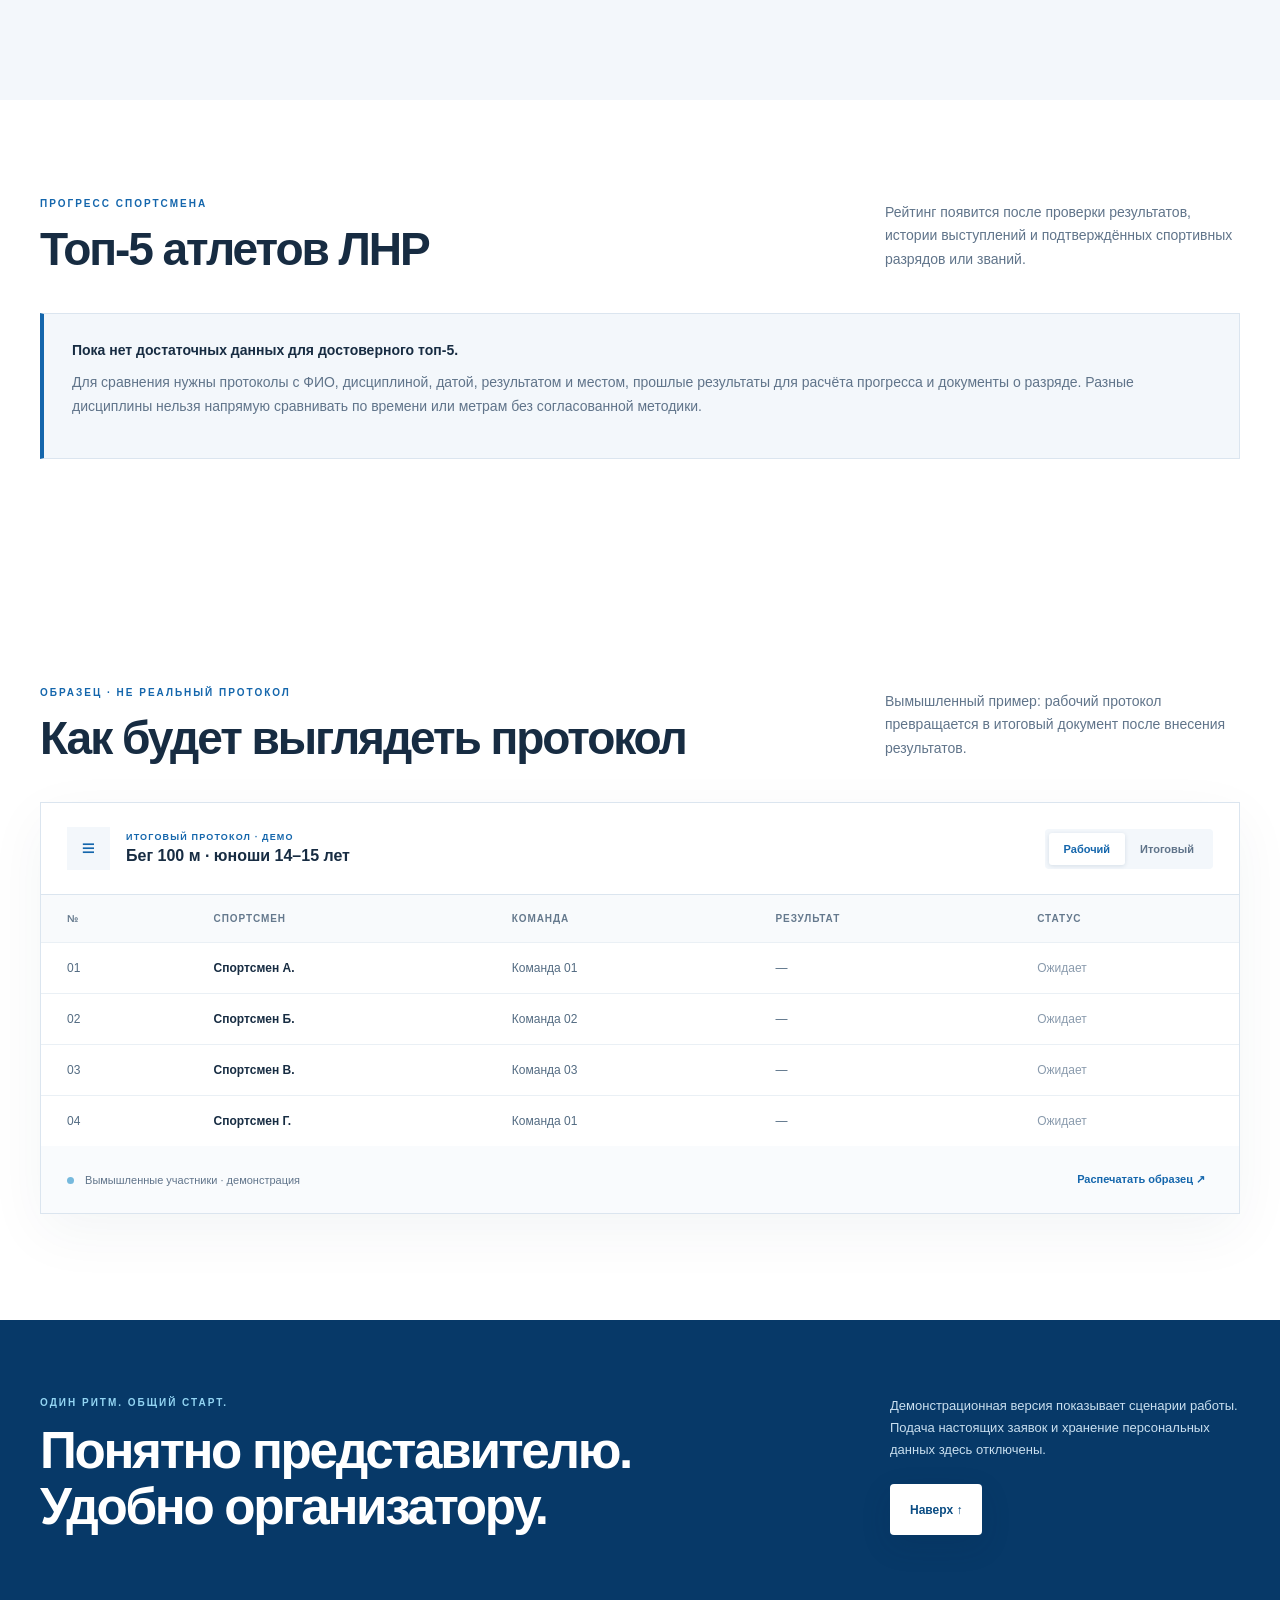
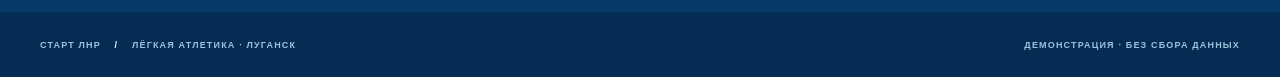
==== commit 6db9937c: "Update LNR athletics calendar demo" ====
--- a/index.html
+++ b/index.html
@@ -9,26 +9,28 @@
 <a class="skip-link" href="#content">К содержимому</a>
 <header class="site-header"><div class="shell header-inner">
   <a class="logo" href="#top" aria-label="Старт ЛНР — наверх"><span class="logo-mark" aria-hidden="true"><svg viewBox="0 0 48 48" fill="none"><path d="M26 4c-1 8-10 11-10 22 0 5 3 9 8 10-2-8 7-10 5-18 7 7 8 16 2 21 9-3 12-10 10-18C39 14 31 11 26 4Z" fill="currentColor"/><path d="M11 43h27" stroke="currentColor" stroke-width="3" stroke-linecap="round"/></svg></span><span>СТАРТ <b>ЛНР</b><small>ЛЁГКАЯ АТЛЕТИКА · ЛУГАНСК</small></span></a>
-  <nav class="header-nav" aria-label="Разделы сайта"><a href="#calendar">Календарь</a><a href="#trips">Выезды</a><a href="#coaches">Тренеры</a><a href="#news">Новости</a></nav><span class="demo-pill"><span class="pulse"></span> Демо-версия</span>
+  <nav class="header-nav" aria-label="Разделы сайта"><a href="#calendar">Календарь</a><a href="#events">Соревнования</a><a href="#trips">Выезды</a><a class="nav-highlight" href="#protocols">Итоговые протоколы</a><a href="#ranking">Рейтинг</a></nav><span class="demo-pill"><span class="pulse"></span> Демо-версия</span>
 </div></header>
 <main id="content">
-<section class="hero" id="top"><div class="hero-grid shell"><div class="hero-copy"><p class="eyebrow"><span class="eyebrow-line"></span> ЦИФРОВАЯ ПЛОЩАДКА ЛЁГКОЙ АТЛЕТИКИ</p><h1>Каждый старт<br><em>имеет значение.</em></h1><p class="hero-lead">Календарь, заявки, выездные соревнования и итоговые протоколы — в одном ритме для представителей, тренеров и организаторов.</p><div class="hero-actions"><a class="button button-white" href="#calendar">Открыть календарь <span>↗</span></a><a class="hero-link" href="#workflow">Как это работает <span>→</span></a></div><div class="hero-caption"><span class="caption-number">01 / 05</span><span class="caption-rule"></span><span>ЛУГАНСКАЯ НАРОДНАЯ РЕСПУБЛИКА</span></div></div><div class="hero-art"><div class="orbit orbit-outer"></div><div class="orbit orbit-inner"></div><span class="art-label art-label-top">ЛУГАНСК · ЛЁГКАЯ АТЛЕТИКА</span><div class="art-disc"><img src="emblem.jfif" alt="Эмблема лёгкой атлетики Луганска"></div><span class="art-label art-label-bottom">БЫСТРЕЕ · ВЫШЕ · ДАЛЬШЕ</span><span class="art-stroke one"></span><span class="art-stroke two"></span></div></div><div class="hero-bottom"><div class="shell hero-bottom-inner"><span>СИЛА ДВИЖЕНИЯ. ЕДИНСТВО КОМАНДЫ.</span><span>ПРОКРУТИТЕ ВНИЗ ↓</span></div></div></section>
+<section class="hero" id="top"><div class="hero-grid shell"><div class="hero-copy"><p class="eyebrow"><span class="eyebrow-line"></span> ЦИФРОВАЯ ПЛОЩАДКА ЛЁГКОЙ АТЛЕТИКИ</p><h1>Каждый старт<br><em>имеет значение.</em></h1><p class="hero-lead">Календарь, заявки, выездные соревнования и итоговые протоколы — в одном ритме для представителей, тренеров и организаторов.</p><div class="hero-actions"><a class="button button-white" href="#calendar">Открыть календарь <span>↗</span></a><a class="hero-link" href="#protocols">Итоговые протоколы <span>→</span></a></div><div class="hero-caption"><span class="caption-number">01 / 05</span><span class="caption-rule"></span><span>ЛУГАНСКАЯ НАРОДНАЯ РЕСПУБЛИКА</span></div></div><div class="hero-art"><div class="orbit orbit-outer"></div><div class="orbit orbit-inner"></div><span class="art-label art-label-top">ЛУГАНСК · ЛЁГКАЯ АТЛЕТИКА</span><div class="art-disc"><img src="emblem-focus.jpg" alt="Символ лёгкой атлетики Луганска"></div><span class="art-label art-label-bottom">БЫСТРЕЕ · ВЫШЕ · ДАЛЬШЕ</span><span class="art-stroke one"></span><span class="art-stroke two"></span></div></div><div class="hero-bottom"><div class="shell hero-bottom-inner"><span>ИНДИВИДУАЛЬНЫЙ СПОРТ. ОБЩАЯ ЦЕЛЬ.</span><a href="#calendar">К КАЛЕНДАРЮ ↓</a></div></div></section>
 
-<section class="section shell" id="workflow"><div class="section-heading"><div><span class="kicker">ЕДИНАЯ СИСТЕМА</span><h2>От плана до результата</h2></div><p>Все ключевые действия администратора и представителей собраны в понятных сценариях.</p></div><div class="steps"><article class="step"><span class="step-number">01</span><span class="step-icon">▦</span><h3>Календарный план</h3><p>Даты, сроки подачи, регламенты и расписание каждого старта на одном календаре.</p></article><article class="step"><span class="step-number">02</span><span class="step-icon">↗</span><h3>Заявки команд</h3><p>Представитель добавляет претендентов на местные и выездные соревнования.</p></article><article class="step"><span class="step-number">03</span><span class="step-icon">★</span><h3>Контроль и итоги</h3><p>Администратор согласует поездки, а после старта публикует итоговые протоколы.</p></article></div></section>
+<section class="section shell" id="workflow"><div class="section-heading"><div><span class="kicker">ЕДИНАЯ СИСТЕМА</span><h2>От плана до результата</h2></div><p>Все ключевые действия администратора и представителей собраны в понятных сценариях.</p></div><div class="steps"><article class="step"><span class="step-number">01</span><span class="step-icon">▦</span><h3>Календарный план</h3><p>Местные старты из предоставленного плана ЛНР. Отдельные регламенты и расписания добавляются только после проверки.</p></article><article class="step"><span class="step-number">02</span><span class="step-icon">↗</span><h3>Заявки команд</h3><p>В демо можно попробовать форму. Настоящая отправка заявок не подключена.</p></article><article class="step"><span class="step-number">03</span><span class="step-icon">★</span><h3>Контроль и итоги</h3><p>Для выездов и итоговых протоколов нужны подтверждённые документы и сведения об участии.</p></article></div></section>
 
-<section class="calendar-section section" id="calendar"><div class="shell"><div class="section-heading"><div><span class="kicker">ПЛАН РЕСПУБЛИКИ · ДЕМО</span><h2>Календарь стартов</h2></div><p>Нажмите на дату, чтобы открыть карточку соревнования. Синие даты — местные старты, оранжевые — выезды.</p></div><div class="calendar-layout"><div class="calendar-card"><div class="calendar-head"><button class="month-arrow" data-month="prev" aria-label="Предыдущий месяц">←</button><div><strong id="monthTitle">Май 2026</strong><small id="monthSub">Пример календарного плана</small></div><button class="month-arrow" data-month="next" aria-label="Следующий месяц">→</button></div><div class="weekdays"><span>Пн</span><span>Вт</span><span>Ср</span><span>Чт</span><span>Пт</span><span>Сб</span><span>Вс</span></div><div class="calendar-grid" id="calendarGrid"></div><div class="calendar-legend"><span><i class="legend-local"></i> Местные</span><span><i class="legend-trip"></i> Выездные</span><span><i class="legend-open"></i> Приём заявок</span></div></div><aside class="calendar-side"><div class="side-label">БЛИЖАЙШИЙ СТАРТ · ПРИМЕР</div><h3 id="nextEventTitle">Открытый старт по лёгкой атлетике</h3><p id="nextEventDate">16 мая · Луганск</p><button class="text-button" data-open-event="local-1">Открыть карточку <span>↗</span></button><div class="mini-stats"><div><b>12</b><span>стартов<br>в плане</span></div><div><b>04</b><span>выезда<br>в плане</span></div></div></aside></div><div class="admin-demo"><div><strong>Попробовать кабинет администратора</strong><p>Измените дату, срок подачи и статус любого старта — календарь и карточки обновятся сразу.</p></div><button class="button button-blue" id="editCalendar">Редактировать план ↗</button></div></div></section>
+<section class="calendar-section section" id="calendar"><div class="shell"><div class="section-heading"><div><span class="kicker">КАЛЕНДАРНЫЙ ПЛАН ЛНР · 2026</span><h2>Календарь стартов</h2></div><p>26 стартов из раздела «Лёгкая атлетика» предоставленного плана. Нажмите на дату: если стартов несколько, откроется список. Даты уточняйте у организаторов.</p></div><div class="calendar-layout"><div class="calendar-card"><div class="calendar-head"><button class="month-arrow" data-month="prev" aria-label="Предыдущий месяц">←</button><div><strong id="monthTitle">2026</strong><small id="monthSub">План ЛНР · лёгкая атлетика</small></div><button class="month-arrow" data-month="next" aria-label="Следующий месяц">→</button></div><div class="weekdays"><span>Пн</span><span>Вт</span><span>Ср</span><span>Чт</span><span>Пт</span><span>Сб</span><span>Вс</span></div><div class="calendar-grid" id="calendarGrid"></div><div class="calendar-legend"><span><i class="legend-local"></i> Дата соревнования по плану</span><span>Приём заявок и итоги требуют подтверждения</span></div></div><aside class="calendar-side"><div class="side-label">СТАРТ ПО ПЛАНУ</div><h3 id="nextEventTitle"></h3><p id="nextEventDate"></p><button class="text-button" id="nextEventButton">Открыть карточку <span>↗</span></button><div class="mini-stats"><div><b id="localCount">26</b><span>местных стартов<br>в плане</span></div><div><b>—</b><span>выезды<br>ожидают списка</span></div></div></aside></div><div class="admin-demo"><div><strong>Попробовать кабинет администратора</strong><p>Измените дату, срок подачи и статус любого старта — календарь и карточки обновятся сразу. Демо-изменения не являются изменением плана ЛНР.</p></div><button class="button button-blue" id="editCalendar">Редактировать план ↗</button></div></div></section>
 
-<section class="events-section section" id="events"><div class="shell"><div class="section-heading"><div><span class="kicker">КАРТОЧКИ СОБЫТИЙ</span><h2>Соревнования</h2></div><p>Статусы приёма заявок, документы и протоколы доступны в карточке каждого старта.</p></div><div class="filters"><button class="filter active" data-filter="all">Все</button><button class="filter" data-filter="open">Приём открыт</button><button class="filter" data-filter="trip">Выездные</button><button class="filter" data-filter="closed">Завершённые</button></div><div class="event-grid" id="eventGrid"></div></div></section>
+<section class="events-section section" id="events"><div class="shell"><div class="section-heading"><div><span class="kicker">КАРТОЧКИ СОБЫТИЙ</span><h2>Соревнования</h2></div><p>Даты и возрастные группы из календарного плана; отдельные регламенты и итоговые протоколы пока не предоставлены.</p></div><div class="filters"><button class="filter active" data-filter="all" aria-pressed="true">Все</button><button class="filter" data-filter="planned" aria-pressed="false">Предстоящие</button><button class="filter" data-filter="past" aria-pressed="false">Дата прошла</button></div><div class="event-grid" id="eventGrid"></div></div></section>
 
-<section class="section shell" id="trips"><div class="section-heading"><div><span class="kicker">КОМАНДИРОВКИ · ДЕМО</span><h2>Планируемые выезды</h2></div><p>Представители направляют претендентов, администратор рассматривает каждую кандидатуру.</p></div><div class="trip-board"><div class="trip-board-head"><div><strong>Заявки на согласование</strong><small>Демонстрационный кабинет администратора</small></div><span class="status-badge">2 требуют решения</span></div><div id="tripRequests"></div><button class="button button-blue" data-action="suggest-trip">Предложить выезд <span>＋</span></button><div id="suggestions" aria-live="polite"></div></div></section>
+<section class="section shell" id="trips"><div class="section-heading"><div><span class="kicker">КОМАНДИРОВКИ · ДЕМО</span><h2>Планируемые выезды</h2></div><p>Перечень плановых выездов ещё не предоставлен. Для сверки соревнований, положений, расписаний и итогов используйте официальный календарь ВФЛА.</p></div><p class="source-note"><a href="https://rusathletics.info/meropriyatiya/calendar/" target="_blank" rel="noopener noreferrer">Открыть календарь мероприятий ВФЛА ↗</a> · Наличие старта в календаре ВФЛА не подтверждает участие спортсменов ЛНР.</p><div class="trip-board"><div class="trip-board-head"><div><strong>Заявки на согласование</strong><small>Демонстрационный кабинет администратора</small></div><span class="status-badge">0 требуют решения</span></div><div id="tripRequests"></div><button class="button button-blue" data-action="suggest-trip">Предложить выезд <span>＋</span></button><div id="suggestions" aria-live="polite"></div></div></section>
 
-<section class="directory-section section" id="coaches"><div class="shell"><div class="section-heading"><div><span class="kicker">СПРАВОЧНИК</span><h2>Тренеры республики</h2></div><p>Квалификация специалистов и судейские категории в одном открытом справочнике.</p></div><div class="coach-grid" id="coachGrid"></div></div></section>
+<section class="directory-section section" id="coaches"><div class="shell"><div class="section-heading"><div><span class="kicker">СПРАВОЧНИК · ОБРАЗЕЦ</span><h2>Карточки тренеров</h2></div><p>Вымышленные имена, квалификации и судейские категории показывают будущий формат справочника.</p></div><div class="coach-grid" id="coachGrid"></div></div></section>
 
-<section class="news-section section" id="news"><div class="shell"><div class="section-heading"><div><span class="kicker">ИНФОРМАЦИОННАЯ ЛЕНТА</span><h2>Новости учреждения</h2></div><p>Подписывайтесь на официальный канал на удобной платформе. Повторяющиеся публикации из Telegram и MAX здесь не дублируются.</p></div><div class="news-layout"><div class="news-list" id="newsList"></div><aside class="news-connect"><div class="news-icon">✦</div><h3>Официальные каналы</h3><p>Откройте новости школы в удобном мессенджере. Пока доступ к публикациям для автоматической загрузки не подтверждён, ниже показаны только демонстрационные сообщения сайта.</p><div class="channel-actions"><a class="button button-blue" href="https://t.me/sdushorlugansk" target="_blank" rel="noopener noreferrer">Telegram <span>↗</span></a><a class="button button-outline" href="https://max.ru/id9403006509_gos" target="_blank" rel="noopener noreferrer">MAX <span>↗</span></a></div><small>Источники: ГБУ ДО ЛНР «СШОР по лёгкой атлетике».</small></aside></div></div></section>
+<section class="news-section section" id="news"><div class="shell"><div class="section-heading"><div><span class="kicker">ИНФОРМАЦИОННАЯ ЛЕНТА · ДЕМО</span><h2>Объявления и каналы</h2></div><p>Подписывайтесь на официальный канал на удобной платформе. Повторяющиеся публикации из Telegram и MAX здесь не дублируются.</p></div><div class="news-layout"><div class="news-list" id="newsList"></div><aside class="news-connect"><div class="news-icon">✦</div><h3>Официальные каналы</h3><p>Откройте новости школы в удобном мессенджере. Пока доступ к публикациям для автоматической загрузки не подтверждён, рядом показаны только демонстрационные сообщения сайта.</p><div class="channel-actions"><a class="button button-blue" href="https://t.me/sdushorlugansk" target="_blank" rel="noopener noreferrer">Telegram <span>↗</span></a><a class="button button-outline" href="https://max.ru/id9403006509_gos" target="_blank" rel="noopener noreferrer">MAX <span>↗</span></a></div><small>Источники: ГБУ ДО ЛНР «СШОР по лёгкой атлетике».</small></aside></div></div></section>
 
-<section class="section shell" id="preview"><div class="section-heading"><div><span class="kicker">ВСЁ ПОД КОНТРОЛЕМ</span><h2>Протокол без лишней бумаги</h2></div><p>Рабочий протокол превращается в итоговый документ после внесения результатов.</p></div><div class="preview-frame"><div class="preview-bar"><div class="preview-title"><span class="preview-symbol">≡</span><div><small>ИТОГОВЫЙ ПРОТОКОЛ · ДЕМО</small><strong>Бег 100 м · юноши 14–15 лет</strong></div></div><div class="segmented"><button data-mode="work" class="active">Рабочий</button><button data-mode="final">Итоговый</button></div></div><div class="table-scroll"><table><thead><tr><th>№</th><th>Спортсмен</th><th>Команда</th><th id="resultColumn">Результат</th><th id="placeColumn">Статус</th></tr></thead><tbody id="protocolRows"></tbody></table></div><div class="preview-footer"><span><span class="dot"></span> Вымышленные участники · демонстрация</span><button class="print-link" id="printProtocol">Распечатать образец ↗</button></div></div></section>
+<section class="protocol-section section" id="protocols"><div class="shell"><div class="section-heading"><div><span class="kicker">ДОКУМЕНТЫ И РЕЗУЛЬТАТЫ</span><h2>Итоговые протоколы</h2></div><p>Сюда попадут только документы, соответствующие конкретному старту: дата, дисциплина, место и результат сверяются с источником.</p></div><div class="source-note"><strong>Протоколы ЛНР и выездов пока не предоставлены.</strong><p>Прошедшая дата в плане не подтверждает результат. Когда появятся план выездов и опубликованные протоколы, здесь будут ссылки на регламент, расписание и итоговый PDF, а в карточке — раздел «Наши спортсмены».</p><a href="https://rusathletics.info/meropriyatiya/calendar/?time=past&amp;mode=list" target="_blank" rel="noopener noreferrer">Прошедшие мероприятия на сайте ВФЛА ↗</a></div></div></section>
+<section class="section shell" id="ranking"><div class="section-heading"><div><span class="kicker">ПРОГРЕСС СПОРТСМЕНА</span><h2>Топ‑5 атлетов ЛНР</h2></div><p>Рейтинг появится после проверки результатов, истории выступлений и подтверждённых спортивных разрядов или званий.</p></div><div class="source-note"><strong>Пока нет достаточных данных для достоверного топ‑5.</strong><p>Для сравнения нужны протоколы с ФИО, дисциплиной, датой, результатом и местом, прошлые результаты для расчёта прогресса и документы о разряде. Разные дисциплины нельзя напрямую сравнивать по времени или метрам без согласованной методики.</p></div></section>
+<section class="section shell" id="preview"><div class="section-heading"><div><span class="kicker">ОБРАЗЕЦ · НЕ РЕАЛЬНЫЙ ПРОТОКОЛ</span><h2>Как будет выглядеть протокол</h2></div><p>Вымышленный пример: рабочий протокол превращается в итоговый документ после внесения результатов.</p></div><div class="preview-frame"><div class="preview-bar"><div class="preview-title"><span class="preview-symbol">≡</span><div><small>ИТОГОВЫЙ ПРОТОКОЛ · ДЕМО</small><strong>Бег 100 м · юноши 14–15 лет</strong></div></div><div class="segmented"><button data-mode="work" class="active">Рабочий</button><button data-mode="final">Итоговый</button></div></div><div class="table-scroll"><table><thead><tr><th>№</th><th>Спортсмен</th><th>Команда</th><th id="resultColumn">Результат</th><th id="placeColumn">Статус</th></tr></thead><tbody id="protocolRows"></tbody></table></div><div class="preview-footer"><span><span class="dot"></span> Вымышленные участники · демонстрация</span><button class="print-link" id="printProtocol">Распечатать образец ↗</button></div></div></section>
 
 <section class="closing"><div class="shell closing-inner"><div><span class="kicker">ОДИН РИТМ. ОБЩИЙ СТАРТ.</span><h2>Понятно представителю.<br>Удобно организатору.</h2></div><div><p>Демонстрационная версия показывает сценарии работы. Подача настоящих заявок и хранение персональных данных здесь отключены.</p><a class="button button-white" href="#top">Наверх ↑</a></div></div></section>
-</main><footer class="footer"><div class="shell footer-inner"><span>СТАРТ ЛНР <span class="footer-divider">/</span> ЛЁГКАЯ АТЛЕТИКА · ЛУГАНСК</span><span>ДЕМОНСТРАЦИЯ · БЕЗ СБОРА ДАННЫХ</span></div></footer>
+</main><footer class="footer"><div class="shell footer-inner"><span>СТАРТ ЛНР <span class="footer-divider">/</span> ЛЁГКАЯ АТЛЕТИКА · ЛУГАНСК</span><span>ДЕМОНСТРАЦИЯ · БЕЗ СБОРА ДАННЫХ</span></div></footer><nav class="quick-nav" aria-label="Быстрые переходы"><a href="#calendar">Календарь ↓</a><a href="#protocols">Протоколы ↓</a><a href="#top">Наверх ↑</a></nav>
 <div class="modal-backdrop hidden" id="modalBackdrop"><section class="modal" role="dialog" aria-modal="true" aria-labelledby="modalTitle"><button class="modal-close" id="modalClose" aria-label="Закрыть">×</button><div id="modalContent"></div></section></div>
 </body></html>
--- a/styles.css
+++ b/styles.css
@@ -66,3 +66,13 @@
 @media(max-width:760px){.admin-demo{align-items:flex-start;flex-direction:column}.modal-actions .text-button{margin-left:0;display:block}}
 .admin-note{color:#286ba3!important}.suggestion-item{padding:12px;border:1px solid var(--line);color:var(--muted);font-size:12px}#suggestions h3{font-size:16px;margin-top:26px}
 @media print{#workflow{display:none!important}#preview{padding:0!important}.hero,.calendar-section,.events-section,.directory-section,.news-section,#trips,.closing,.footer,.site-header{display:none!important}}
+/* Clear access to official documents and section navigation */
+.header-nav .nav-highlight{background:var(--navy);color:#fff;padding:12px;border-radius:3px}.header-nav .nav-highlight:hover{background:var(--blue);color:#fff}
+.header-inner{gap:15px}.header-nav{gap:12px}.header-nav a{font-size:11px}
+.hero-bottom a:hover{text-decoration:underline}.hero-bottom a{color:inherit}
+.tag-past{color:#7c8896}.source-note{border:1px solid var(--line);border-left:4px solid var(--blue);background:#f3f7fb;padding:25px 28px;color:var(--ink);font-size:14px;line-height:1.7;margin:0 0 24px}.source-note p{color:var(--muted);margin:8px 0 15px}.source-note a{color:var(--blue);font-weight:800;text-decoration:underline;text-underline-offset:3px}
+.protocol-section{background:#f3f7fb}.protocol-section .source-note{background:#fff}.day-event-link{display:block;width:100%;padding:14px;text-align:left;background:white;color:var(--navy);border:1px solid var(--line);font-weight:750;margin-bottom:7px}.day-event-link:hover{background:#ecf6fc}
+.quick-nav{position:fixed;z-index:5;bottom:18px;right:18px;display:flex;gap:5px;background:white;padding:7px;box-shadow:0 6px 30px #001f4550;border:1px solid var(--line);border-radius:5px}.quick-nav a{font-size:11px;font-weight:800;color:var(--navy);padding:9px 10px;border-radius:3px}.quick-nav a:hover{background:#eaf5fc}
+@media(max-width:1100px){.header-nav{gap:7px}.header-nav a{font-size:10px}.header-inner{gap:9px}}
+@media(max-width:760px){.header-nav{display:none}.quick-nav{bottom:0;right:0;left:0;justify-content:space-around;border-radius:0;padding:6px}.quick-nav a{font-size:11px}.footer{padding-bottom:53px}.hero-bottom-inner span:last-child{display:inline}.hero-bottom-inner a{font-size:8px}.source-note{padding:18px}}
+@media print{.quick-nav,.protocol-section,#ranking{display:none!important}}
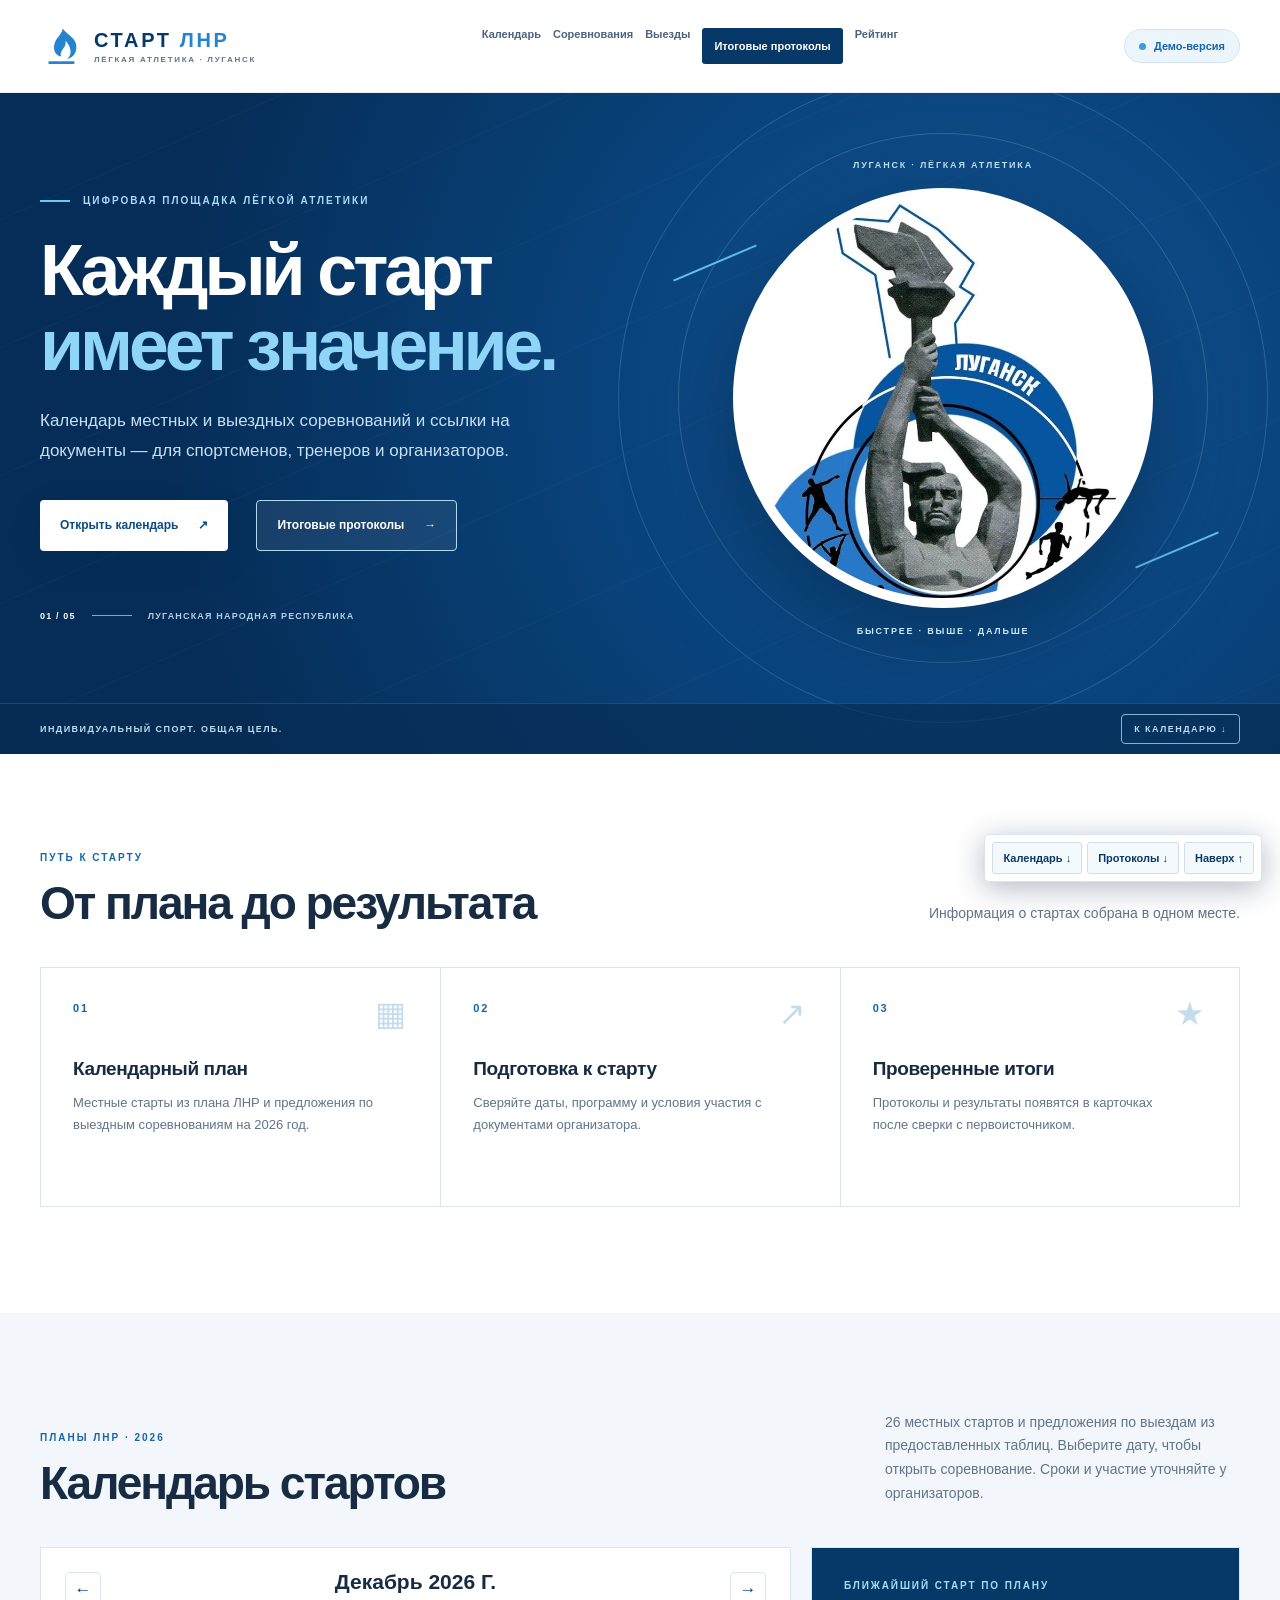
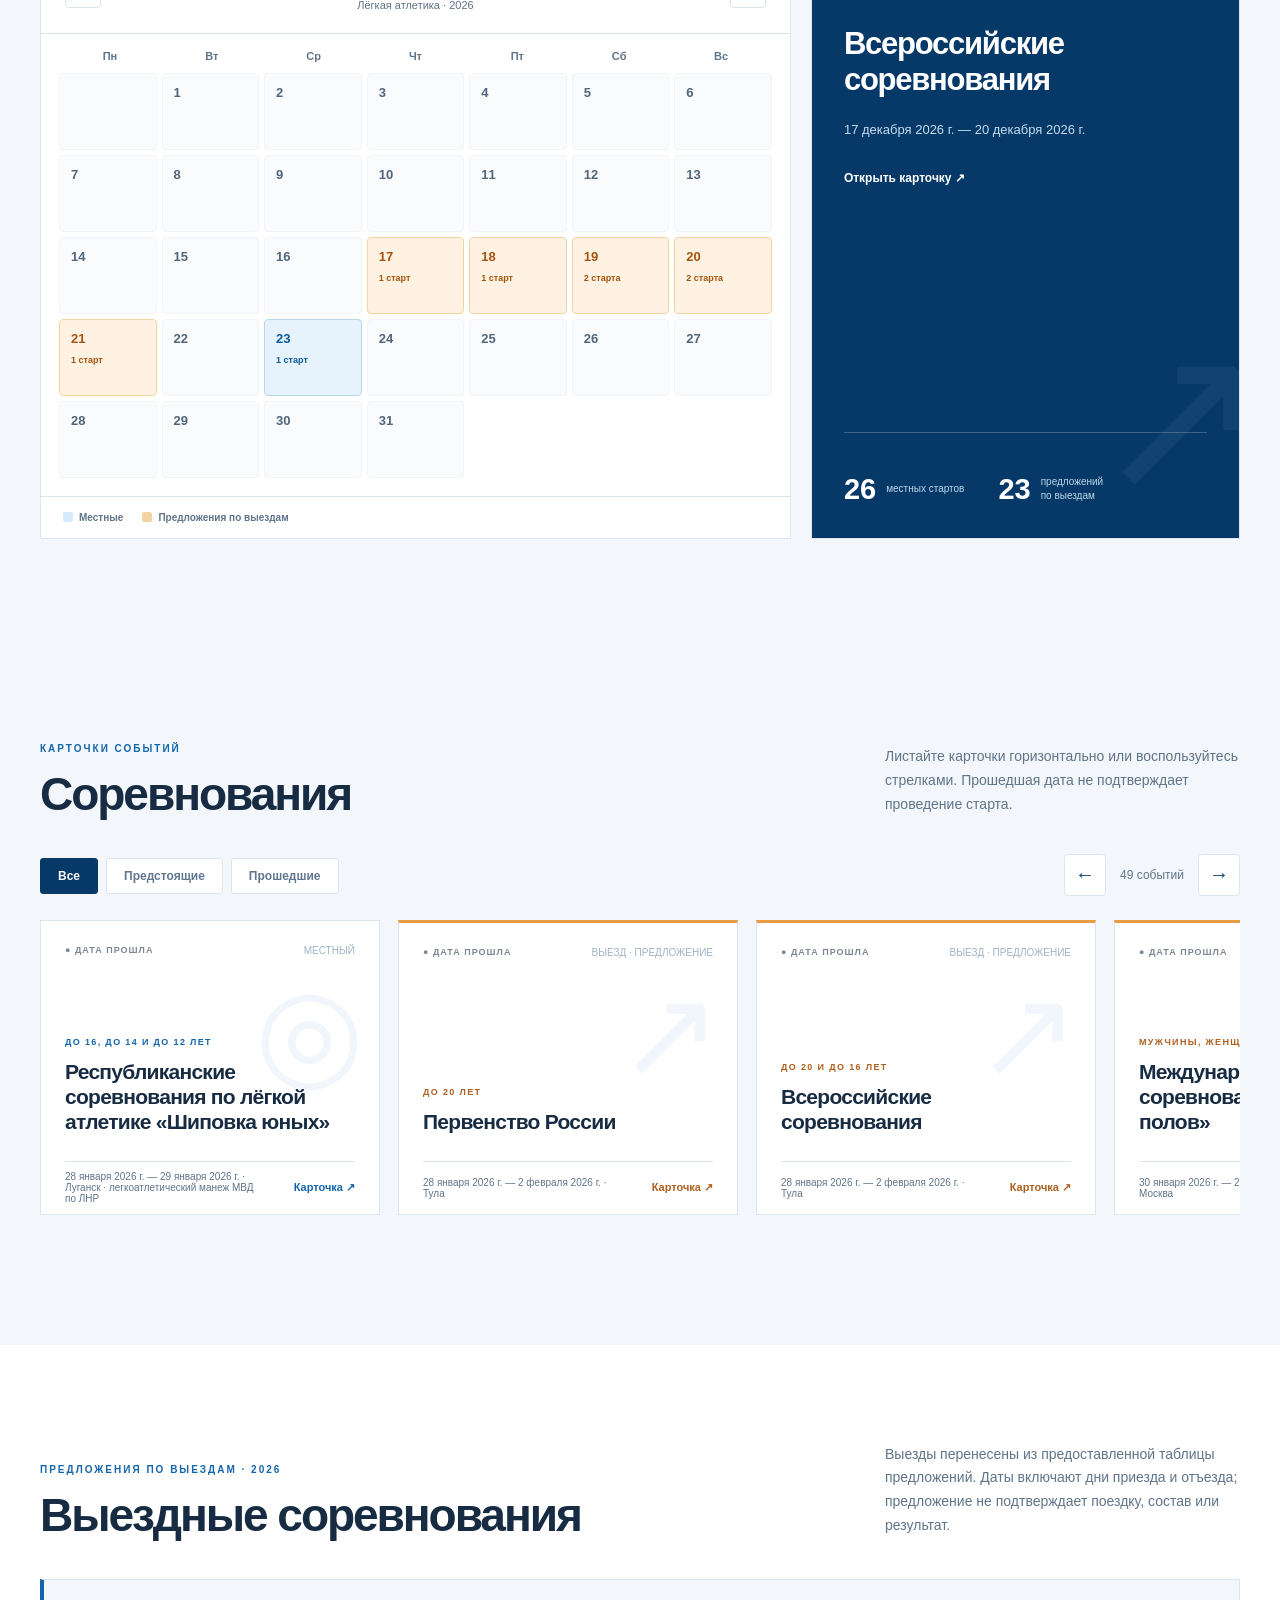
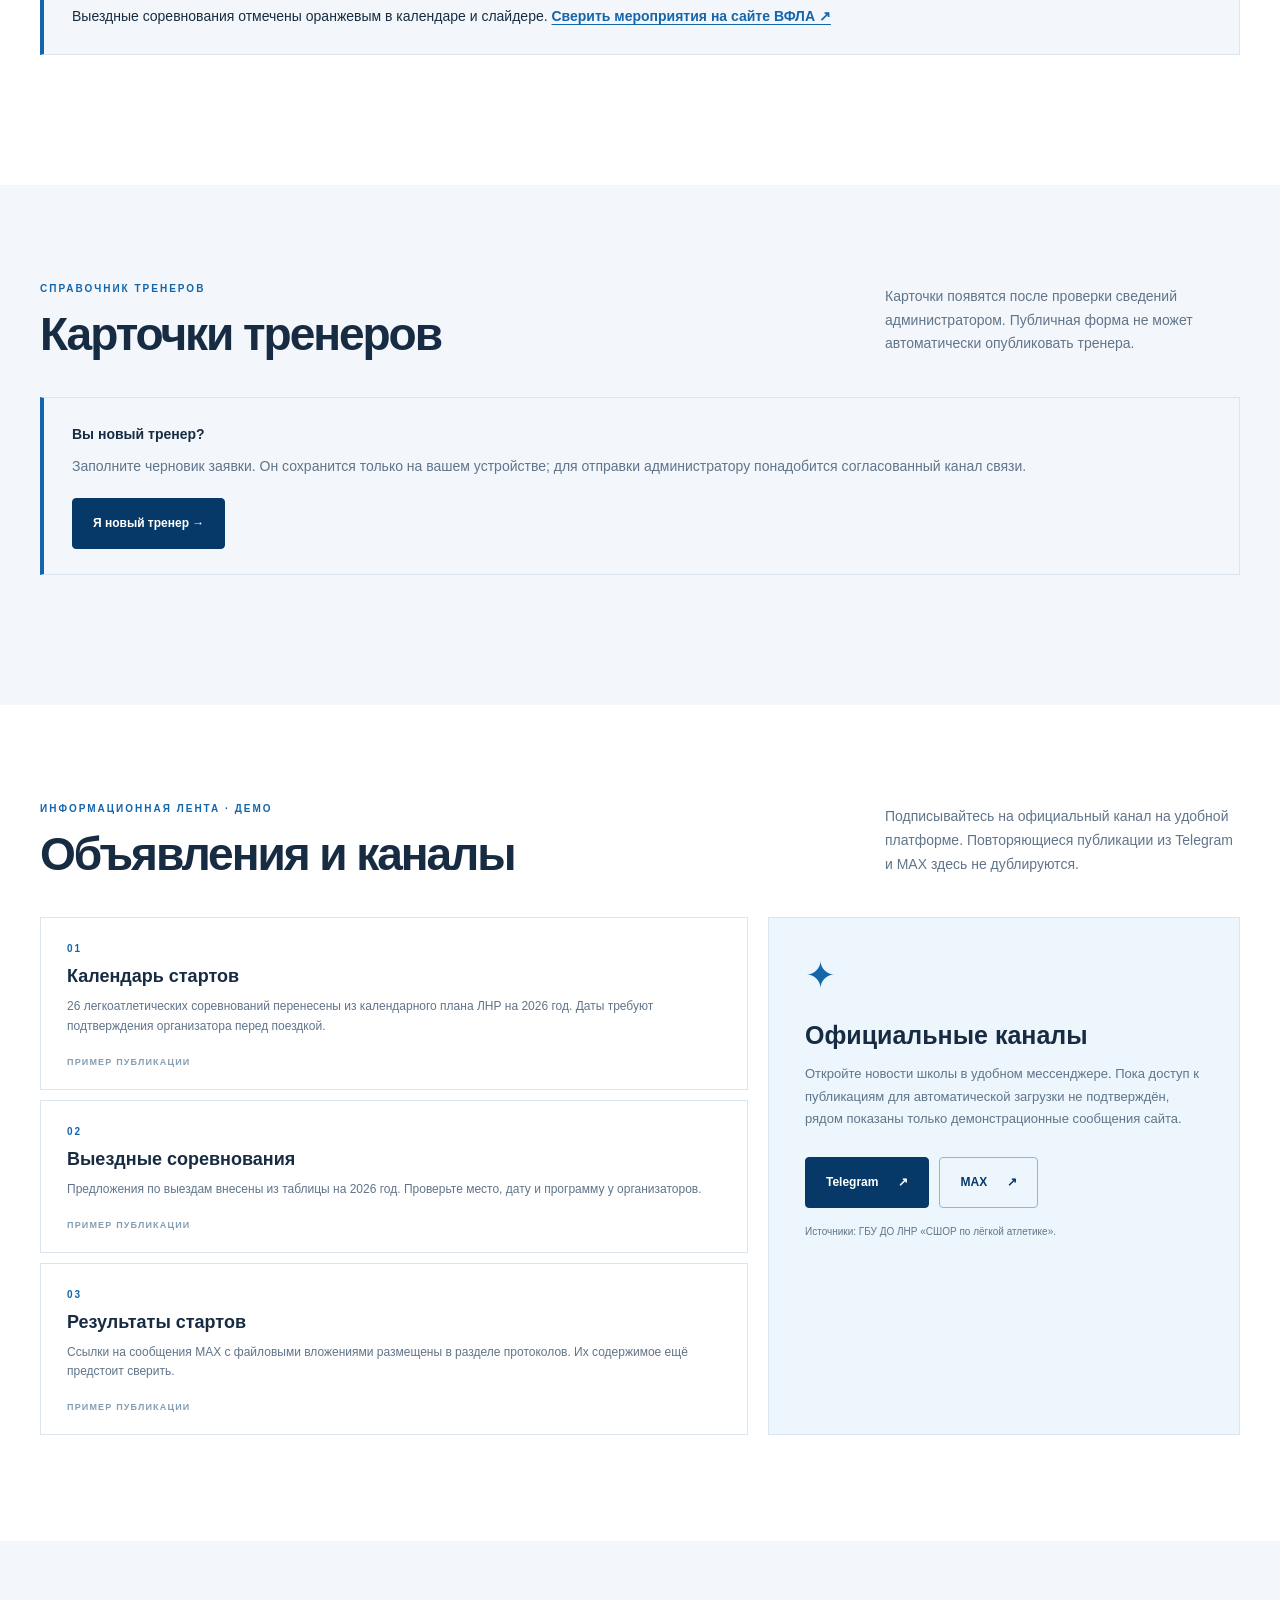
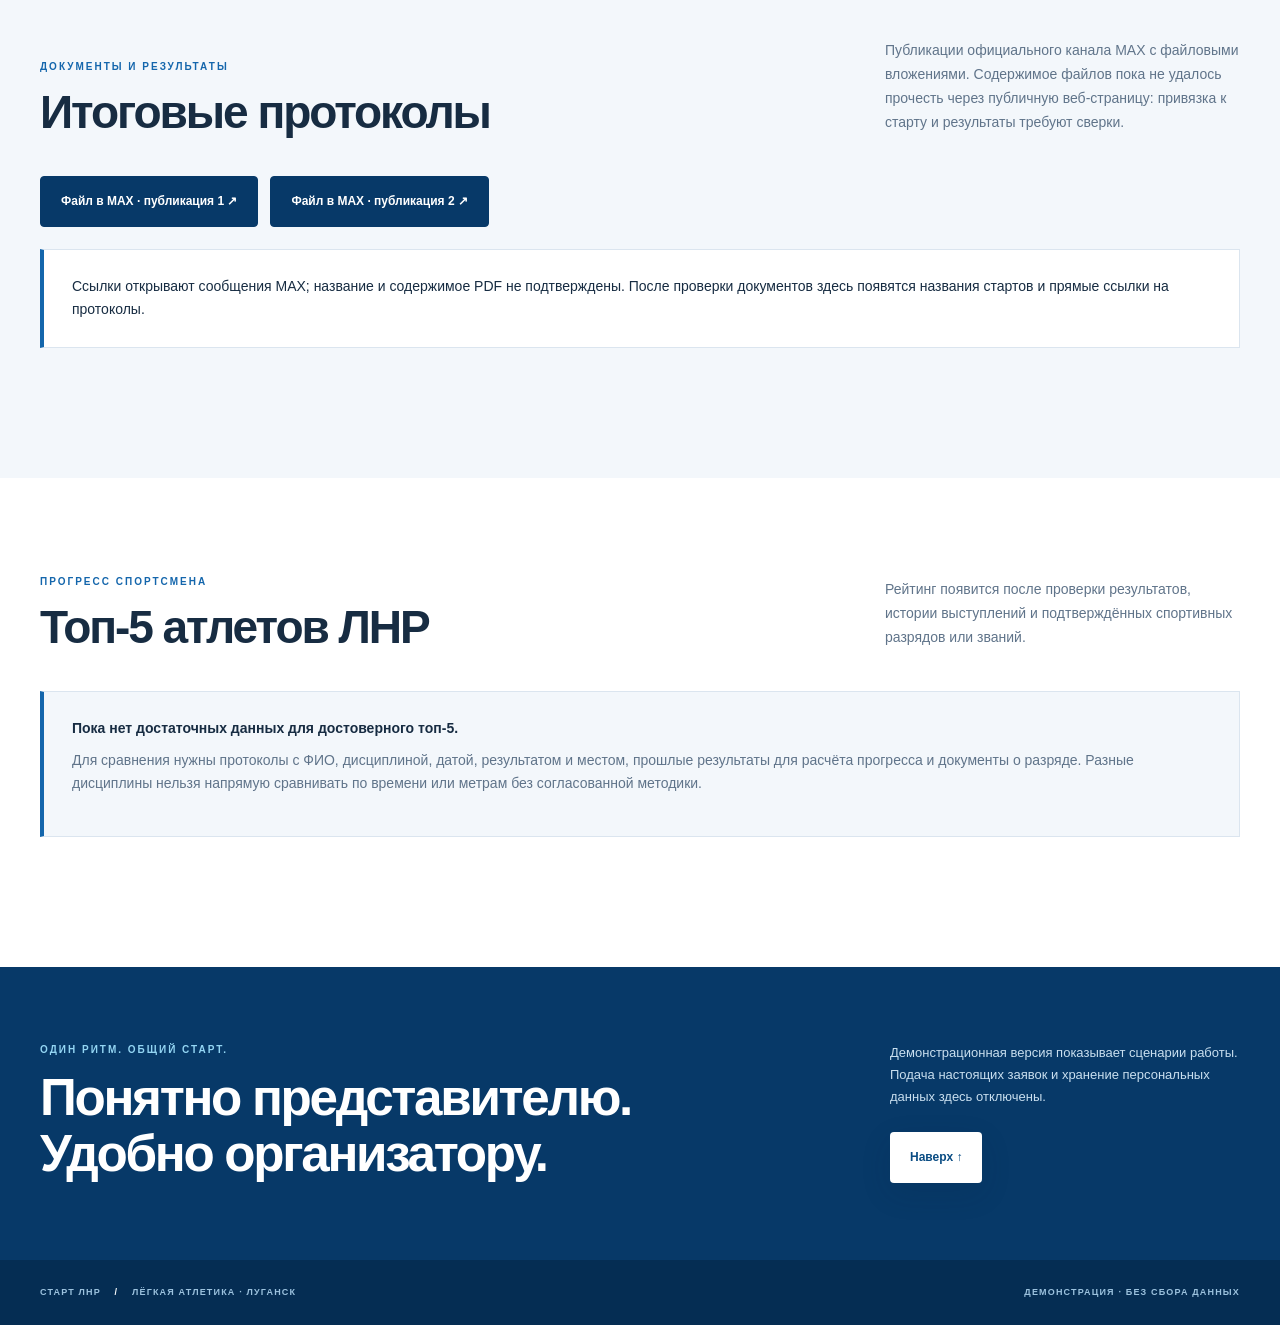
==== commit 1d35eb97: "Show travel proposals and simplify public site" ====
--- a/index.html
+++ b/index.html
@@ -12,23 +12,22 @@
   <nav class="header-nav" aria-label="Разделы сайта"><a href="#calendar">Календарь</a><a href="#events">Соревнования</a><a href="#trips">Выезды</a><a class="nav-highlight" href="#protocols">Итоговые протоколы</a><a href="#ranking">Рейтинг</a></nav><span class="demo-pill"><span class="pulse"></span> Демо-версия</span>
 </div></header>
 <main id="content">
-<section class="hero" id="top"><div class="hero-grid shell"><div class="hero-copy"><p class="eyebrow"><span class="eyebrow-line"></span> ЦИФРОВАЯ ПЛОЩАДКА ЛЁГКОЙ АТЛЕТИКИ</p><h1>Каждый старт<br><em>имеет значение.</em></h1><p class="hero-lead">Календарь, заявки, выездные соревнования и итоговые протоколы — в одном ритме для представителей, тренеров и организаторов.</p><div class="hero-actions"><a class="button button-white" href="#calendar">Открыть календарь <span>↗</span></a><a class="hero-link" href="#protocols">Итоговые протоколы <span>→</span></a></div><div class="hero-caption"><span class="caption-number">01 / 05</span><span class="caption-rule"></span><span>ЛУГАНСКАЯ НАРОДНАЯ РЕСПУБЛИКА</span></div></div><div class="hero-art"><div class="orbit orbit-outer"></div><div class="orbit orbit-inner"></div><span class="art-label art-label-top">ЛУГАНСК · ЛЁГКАЯ АТЛЕТИКА</span><div class="art-disc"><img src="emblem-focus.jpg" alt="Символ лёгкой атлетики Луганска"></div><span class="art-label art-label-bottom">БЫСТРЕЕ · ВЫШЕ · ДАЛЬШЕ</span><span class="art-stroke one"></span><span class="art-stroke two"></span></div></div><div class="hero-bottom"><div class="shell hero-bottom-inner"><span>ИНДИВИДУАЛЬНЫЙ СПОРТ. ОБЩАЯ ЦЕЛЬ.</span><a href="#calendar">К КАЛЕНДАРЮ ↓</a></div></div></section>
+<section class="hero" id="top"><div class="hero-grid shell"><div class="hero-copy"><p class="eyebrow"><span class="eyebrow-line"></span> ЦИФРОВАЯ ПЛОЩАДКА ЛЁГКОЙ АТЛЕТИКИ</p><h1>Каждый старт<br><em>имеет значение.</em></h1><p class="hero-lead">Календарь местных и выездных соревнований и ссылки на документы — для спортсменов, тренеров и организаторов.</p><div class="hero-actions"><a class="button button-white" href="#calendar">Открыть календарь <span>↗</span></a><a class="button button-hero-outline" href="#protocols">Итоговые протоколы <span>→</span></a></div><div class="hero-caption"><span class="caption-number">01 / 05</span><span class="caption-rule"></span><span>ЛУГАНСКАЯ НАРОДНАЯ РЕСПУБЛИКА</span></div></div><div class="hero-art"><div class="orbit orbit-outer"></div><div class="orbit orbit-inner"></div><span class="art-label art-label-top">ЛУГАНСК · ЛЁГКАЯ АТЛЕТИКА</span><div class="art-disc"><img src="emblem-focus.jpg" alt="Символ лёгкой атлетики Луганска"></div><span class="art-label art-label-bottom">БЫСТРЕЕ · ВЫШЕ · ДАЛЬШЕ</span><span class="art-stroke one"></span><span class="art-stroke two"></span></div></div><div class="hero-bottom"><div class="shell hero-bottom-inner"><span>ИНДИВИДУАЛЬНЫЙ СПОРТ. ОБЩАЯ ЦЕЛЬ.</span><a class="hero-bottom-jump" href="#calendar">К КАЛЕНДАРЮ ↓</a></div></div></section>
 
-<section class="section shell" id="workflow"><div class="section-heading"><div><span class="kicker">ЕДИНАЯ СИСТЕМА</span><h2>От плана до результата</h2></div><p>Все ключевые действия администратора и представителей собраны в понятных сценариях.</p></div><div class="steps"><article class="step"><span class="step-number">01</span><span class="step-icon">▦</span><h3>Календарный план</h3><p>Местные старты из предоставленного плана ЛНР. Отдельные регламенты и расписания добавляются только после проверки.</p></article><article class="step"><span class="step-number">02</span><span class="step-icon">↗</span><h3>Заявки команд</h3><p>В демо можно попробовать форму. Настоящая отправка заявок не подключена.</p></article><article class="step"><span class="step-number">03</span><span class="step-icon">★</span><h3>Контроль и итоги</h3><p>Для выездов и итоговых протоколов нужны подтверждённые документы и сведения об участии.</p></article></div></section>
+<section class="section shell" id="workflow"><div class="section-heading"><div><span class="kicker">ПУТЬ К СТАРТУ</span><h2>От плана до результата</h2></div><p>Информация о стартах собрана в одном месте.</p></div><div class="steps"><article class="step"><span class="step-number">01</span><span class="step-icon">▦</span><h3>Календарный план</h3><p>Местные старты из плана ЛНР и предложения по выездным соревнованиям на 2026 год.</p></article><article class="step"><span class="step-number">02</span><span class="step-icon">↗</span><h3>Подготовка к старту</h3><p>Сверяйте даты, программу и условия участия с документами организатора.</p></article><article class="step"><span class="step-number">03</span><span class="step-icon">★</span><h3>Проверенные итоги</h3><p>Протоколы и результаты появятся в карточках после сверки с первоисточником.</p></article></div></section>
 
-<section class="calendar-section section" id="calendar"><div class="shell"><div class="section-heading"><div><span class="kicker">КАЛЕНДАРНЫЙ ПЛАН ЛНР · 2026</span><h2>Календарь стартов</h2></div><p>26 стартов из раздела «Лёгкая атлетика» предоставленного плана. Нажмите на дату: если стартов несколько, откроется список. Даты уточняйте у организаторов.</p></div><div class="calendar-layout"><div class="calendar-card"><div class="calendar-head"><button class="month-arrow" data-month="prev" aria-label="Предыдущий месяц">←</button><div><strong id="monthTitle">2026</strong><small id="monthSub">План ЛНР · лёгкая атлетика</small></div><button class="month-arrow" data-month="next" aria-label="Следующий месяц">→</button></div><div class="weekdays"><span>Пн</span><span>Вт</span><span>Ср</span><span>Чт</span><span>Пт</span><span>Сб</span><span>Вс</span></div><div class="calendar-grid" id="calendarGrid"></div><div class="calendar-legend"><span><i class="legend-local"></i> Дата соревнования по плану</span><span>Приём заявок и итоги требуют подтверждения</span></div></div><aside class="calendar-side"><div class="side-label">СТАРТ ПО ПЛАНУ</div><h3 id="nextEventTitle"></h3><p id="nextEventDate"></p><button class="text-button" id="nextEventButton">Открыть карточку <span>↗</span></button><div class="mini-stats"><div><b id="localCount">26</b><span>местных стартов<br>в плане</span></div><div><b>—</b><span>выезды<br>ожидают списка</span></div></div></aside></div><div class="admin-demo"><div><strong>Попробовать кабинет администратора</strong><p>Измените дату, срок подачи и статус любого старта — календарь и карточки обновятся сразу. Демо-изменения не являются изменением плана ЛНР.</p></div><button class="button button-blue" id="editCalendar">Редактировать план ↗</button></div></div></section>
+<section class="calendar-section section" id="calendar"><div class="shell"><div class="section-heading"><div><span class="kicker">ПЛАНЫ ЛНР · 2026</span><h2>Календарь стартов</h2></div><p>26 местных стартов и предложения по выездам из предоставленных таблиц. Выберите дату, чтобы открыть соревнование. Сроки и участие уточняйте у организаторов.</p></div><div class="calendar-layout"><div class="calendar-card"><div class="calendar-head"><button class="month-arrow" data-month="prev" aria-label="Предыдущий месяц">←</button><div><strong id="monthTitle">2026</strong><small id="monthSub">Лёгкая атлетика · 2026</small></div><button class="month-arrow" data-month="next" aria-label="Следующий месяц">→</button></div><div class="weekdays"><span>Пн</span><span>Вт</span><span>Ср</span><span>Чт</span><span>Пт</span><span>Сб</span><span>Вс</span></div><div class="calendar-grid" id="calendarGrid"></div><div class="calendar-legend"><span><i class="legend-local"></i> Местные</span><span><i class="legend-trip"></i> Предложения по выездам</span></div></div><aside class="calendar-side"><div class="side-label">БЛИЖАЙШИЙ СТАРТ ПО ПЛАНУ</div><h3 id="nextEventTitle"></h3><p id="nextEventDate"></p><button class="text-button" id="nextEventButton">Открыть карточку <span>↗</span></button><div class="mini-stats"><div><b id="localCount">26</b><span>местных стартов</span></div><div><b id="tripCount">—</b><span>предложений<br>по выездам</span></div></div></aside></div></div></section>
 
-<section class="events-section section" id="events"><div class="shell"><div class="section-heading"><div><span class="kicker">КАРТОЧКИ СОБЫТИЙ</span><h2>Соревнования</h2></div><p>Даты и возрастные группы из календарного плана; отдельные регламенты и итоговые протоколы пока не предоставлены.</p></div><div class="filters"><button class="filter active" data-filter="all" aria-pressed="true">Все</button><button class="filter" data-filter="planned" aria-pressed="false">Предстоящие</button><button class="filter" data-filter="past" aria-pressed="false">Дата прошла</button></div><div class="event-grid" id="eventGrid"></div></div></section>
+<section class="events-section section" id="events"><div class="shell"><div class="section-heading"><div><span class="kicker">КАРТОЧКИ СОБЫТИЙ</span><h2>Соревнования</h2></div><p>Листайте карточки горизонтально или воспользуйтесь стрелками. Прошедшая дата не подтверждает проведение старта.</p></div><div class="filters"><button class="filter active" data-filter="all" aria-pressed="true">Все</button><button class="filter" data-filter="planned" aria-pressed="false">Предстоящие</button><button class="filter" data-filter="past" aria-pressed="false">Прошедшие</button></div><div class="slider-controls"><button type="button" id="sliderPrev" aria-label="Предыдущие соревнования">←</button><span id="sliderCount" aria-live="polite"></span><button type="button" id="sliderNext" aria-label="Следующие соревнования">→</button></div><div class="event-grid" id="eventGrid" tabindex="0" aria-label="Слайдер соревнований"></div></div></section>
 
-<section class="section shell" id="trips"><div class="section-heading"><div><span class="kicker">КОМАНДИРОВКИ · ДЕМО</span><h2>Планируемые выезды</h2></div><p>Перечень плановых выездов ещё не предоставлен. Для сверки соревнований, положений, расписаний и итогов используйте официальный календарь ВФЛА.</p></div><p class="source-note"><a href="https://rusathletics.info/meropriyatiya/calendar/" target="_blank" rel="noopener noreferrer">Открыть календарь мероприятий ВФЛА ↗</a> · Наличие старта в календаре ВФЛА не подтверждает участие спортсменов ЛНР.</p><div class="trip-board"><div class="trip-board-head"><div><strong>Заявки на согласование</strong><small>Демонстрационный кабинет администратора</small></div><span class="status-badge">0 требуют решения</span></div><div id="tripRequests"></div><button class="button button-blue" data-action="suggest-trip">Предложить выезд <span>＋</span></button><div id="suggestions" aria-live="polite"></div></div></section>
+<section class="section shell" id="trips"><div class="section-heading"><div><span class="kicker">ПРЕДЛОЖЕНИЯ ПО ВЫЕЗДАМ · 2026</span><h2>Выездные соревнования</h2></div><p>Выезды перенесены из предоставленной таблицы предложений. Даты включают дни приезда и отъезда; предложение не подтверждает поездку, состав или результат.</p></div><p class="source-note">Выездные соревнования отмечены оранжевым в календаре и слайдере. <a href="https://rusathletics.info/meropriyatiya/calendar/" target="_blank" rel="noopener noreferrer">Сверить мероприятия на сайте ВФЛА ↗</a></p></section>
 
-<section class="directory-section section" id="coaches"><div class="shell"><div class="section-heading"><div><span class="kicker">СПРАВОЧНИК · ОБРАЗЕЦ</span><h2>Карточки тренеров</h2></div><p>Вымышленные имена, квалификации и судейские категории показывают будущий формат справочника.</p></div><div class="coach-grid" id="coachGrid"></div></div></section>
+<section class="directory-section section" id="coaches"><div class="shell"><div class="section-heading"><div><span class="kicker">СПРАВОЧНИК ТРЕНЕРОВ</span><h2>Карточки тренеров</h2></div><p>Карточки появятся после проверки сведений администратором. Публичная форма не может автоматически опубликовать тренера.</p></div><div class="source-note"><strong>Вы новый тренер?</strong><p>Заполните черновик заявки. Он сохранится только на вашем устройстве; для отправки администратору понадобится согласованный канал связи.</p><button class="button button-blue" id="newCoach" type="button">Я новый тренер →</button></div><div class="coach-grid" id="coachGrid"></div></div></section>
 
 <section class="news-section section" id="news"><div class="shell"><div class="section-heading"><div><span class="kicker">ИНФОРМАЦИОННАЯ ЛЕНТА · ДЕМО</span><h2>Объявления и каналы</h2></div><p>Подписывайтесь на официальный канал на удобной платформе. Повторяющиеся публикации из Telegram и MAX здесь не дублируются.</p></div><div class="news-layout"><div class="news-list" id="newsList"></div><aside class="news-connect"><div class="news-icon">✦</div><h3>Официальные каналы</h3><p>Откройте новости школы в удобном мессенджере. Пока доступ к публикациям для автоматической загрузки не подтверждён, рядом показаны только демонстрационные сообщения сайта.</p><div class="channel-actions"><a class="button button-blue" href="https://t.me/sdushorlugansk" target="_blank" rel="noopener noreferrer">Telegram <span>↗</span></a><a class="button button-outline" href="https://max.ru/id9403006509_gos" target="_blank" rel="noopener noreferrer">MAX <span>↗</span></a></div><small>Источники: ГБУ ДО ЛНР «СШОР по лёгкой атлетике».</small></aside></div></div></section>
 
-<section class="protocol-section section" id="protocols"><div class="shell"><div class="section-heading"><div><span class="kicker">ДОКУМЕНТЫ И РЕЗУЛЬТАТЫ</span><h2>Итоговые протоколы</h2></div><p>Сюда попадут только документы, соответствующие конкретному старту: дата, дисциплина, место и результат сверяются с источником.</p></div><div class="source-note"><strong>Протоколы ЛНР и выездов пока не предоставлены.</strong><p>Прошедшая дата в плане не подтверждает результат. Когда появятся план выездов и опубликованные протоколы, здесь будут ссылки на регламент, расписание и итоговый PDF, а в карточке — раздел «Наши спортсмены».</p><a href="https://rusathletics.info/meropriyatiya/calendar/?time=past&amp;mode=list" target="_blank" rel="noopener noreferrer">Прошедшие мероприятия на сайте ВФЛА ↗</a></div></div></section>
+<section class="protocol-section section" id="protocols"><div class="shell"><div class="section-heading"><div><span class="kicker">ДОКУМЕНТЫ И РЕЗУЛЬТАТЫ</span><h2>Итоговые протоколы</h2></div><p>Публикации официального канала MAX с файловыми вложениями. Содержимое файлов пока не удалось прочесть через публичную веб-страницу: привязка к старту и результаты требуют сверки.</p></div><div class="document-links"><a class="button button-blue" href="https://max.ru/id9403006509_gos/AZxfyqD9YjM" target="_blank" rel="noopener noreferrer">Файл в MAX · публикация 1 ↗</a><a class="button button-blue" href="https://max.ru/id9403006509_gos/AZ8TdUbrYdU" target="_blank" rel="noopener noreferrer">Файл в MAX · публикация 2 ↗</a></div><p class="source-note">Ссылки открывают сообщения MAX; название и содержимое PDF не подтверждены. После проверки документов здесь появятся названия стартов и прямые ссылки на протоколы.</p></div></section>
 <section class="section shell" id="ranking"><div class="section-heading"><div><span class="kicker">ПРОГРЕСС СПОРТСМЕНА</span><h2>Топ‑5 атлетов ЛНР</h2></div><p>Рейтинг появится после проверки результатов, истории выступлений и подтверждённых спортивных разрядов или званий.</p></div><div class="source-note"><strong>Пока нет достаточных данных для достоверного топ‑5.</strong><p>Для сравнения нужны протоколы с ФИО, дисциплиной, датой, результатом и местом, прошлые результаты для расчёта прогресса и документы о разряде. Разные дисциплины нельзя напрямую сравнивать по времени или метрам без согласованной методики.</p></div></section>
-<section class="section shell" id="preview"><div class="section-heading"><div><span class="kicker">ОБРАЗЕЦ · НЕ РЕАЛЬНЫЙ ПРОТОКОЛ</span><h2>Как будет выглядеть протокол</h2></div><p>Вымышленный пример: рабочий протокол превращается в итоговый документ после внесения результатов.</p></div><div class="preview-frame"><div class="preview-bar"><div class="preview-title"><span class="preview-symbol">≡</span><div><small>ИТОГОВЫЙ ПРОТОКОЛ · ДЕМО</small><strong>Бег 100 м · юноши 14–15 лет</strong></div></div><div class="segmented"><button data-mode="work" class="active">Рабочий</button><button data-mode="final">Итоговый</button></div></div><div class="table-scroll"><table><thead><tr><th>№</th><th>Спортсмен</th><th>Команда</th><th id="resultColumn">Результат</th><th id="placeColumn">Статус</th></tr></thead><tbody id="protocolRows"></tbody></table></div><div class="preview-footer"><span><span class="dot"></span> Вымышленные участники · демонстрация</span><button class="print-link" id="printProtocol">Распечатать образец ↗</button></div></div></section>
 
 <section class="closing"><div class="shell closing-inner"><div><span class="kicker">ОДИН РИТМ. ОБЩИЙ СТАРТ.</span><h2>Понятно представителю.<br>Удобно организатору.</h2></div><div><p>Демонстрационная версия показывает сценарии работы. Подача настоящих заявок и хранение персональных данных здесь отключены.</p><a class="button button-white" href="#top">Наверх ↑</a></div></div></section>
 </main><footer class="footer"><div class="shell footer-inner"><span>СТАРТ ЛНР <span class="footer-divider">/</span> ЛЁГКАЯ АТЛЕТИКА · ЛУГАНСК</span><span>ДЕМОНСТРАЦИЯ · БЕЗ СБОРА ДАННЫХ</span></div></footer><nav class="quick-nav" aria-label="Быстрые переходы"><a href="#calendar">Календарь ↓</a><a href="#protocols">Протоколы ↓</a><a href="#top">Наверх ↑</a></nav>
--- a/styles.css
+++ b/styles.css
@@ -76,3 +76,14 @@
 @media(max-width:1100px){.header-nav{gap:7px}.header-nav a{font-size:10px}.header-inner{gap:9px}}
 @media(max-width:760px){.header-nav{display:none}.quick-nav{bottom:0;right:0;left:0;justify-content:space-around;border-radius:0;padding:6px}.quick-nav a{font-size:11px}.footer{padding-bottom:53px}.hero-bottom-inner span:last-child{display:inline}.hero-bottom-inner a{font-size:8px}.source-note{padding:18px}}
 @media print{.quick-nav,.protocol-section,#ranking{display:none!important}}
+/* Horizontal competition catalogue and document actions */
+.slider-controls{display:flex;justify-content:flex-end;align-items:center;gap:14px;margin:-64px 0 20px;color:var(--muted);font-size:12px}
+.slider-controls button{width:42px;height:42px;border:1px solid var(--line);background:#fff;color:var(--navy);border-radius:4px;font-size:20px}.slider-controls button:hover{background:#e5f2fb}
+.event-grid{display:flex;gap:18px;overflow-x:auto;scroll-snap-type:x mandatory;overscroll-behavior-inline:contain;scrollbar-width:thin;padding:4px 4px 24px}
+.event-card{flex:0 0 min(340px,calc(100% - 4px));scroll-snap-align:start;overflow-wrap:anywhere}
+.event-grid .empty{padding:30px 0}.document-links{display:flex;flex-wrap:wrap;gap:12px;margin-bottom:22px}.document-links .button{max-width:100%;white-space:normal}
+.source-note button{margin-top:4px}.calendar-day.trip{background:#fff2e2;border-color:#f4d3a3;color:#a4540e}
+@media(max-width:760px){.slider-controls{margin:0 0 20px;justify-content:flex-start}.event-card{flex-basis:min(340px,calc(100% - 4px))}}
+.button-hero-outline{border:1px solid #afdaf3;color:#fff;background:#ffffff12}.button-hero-outline:hover{background:#ffffff28}
+.hero-bottom-jump{border:1px solid #85b2d4;padding:9px 12px;border-radius:4px;white-space:nowrap}.hero-bottom-jump:hover{background:#ffffff1c}
+.quick-nav a{border:1px solid #cfdfed;background:#f4f9fc}.quick-nav a:hover{background:#dceefa}
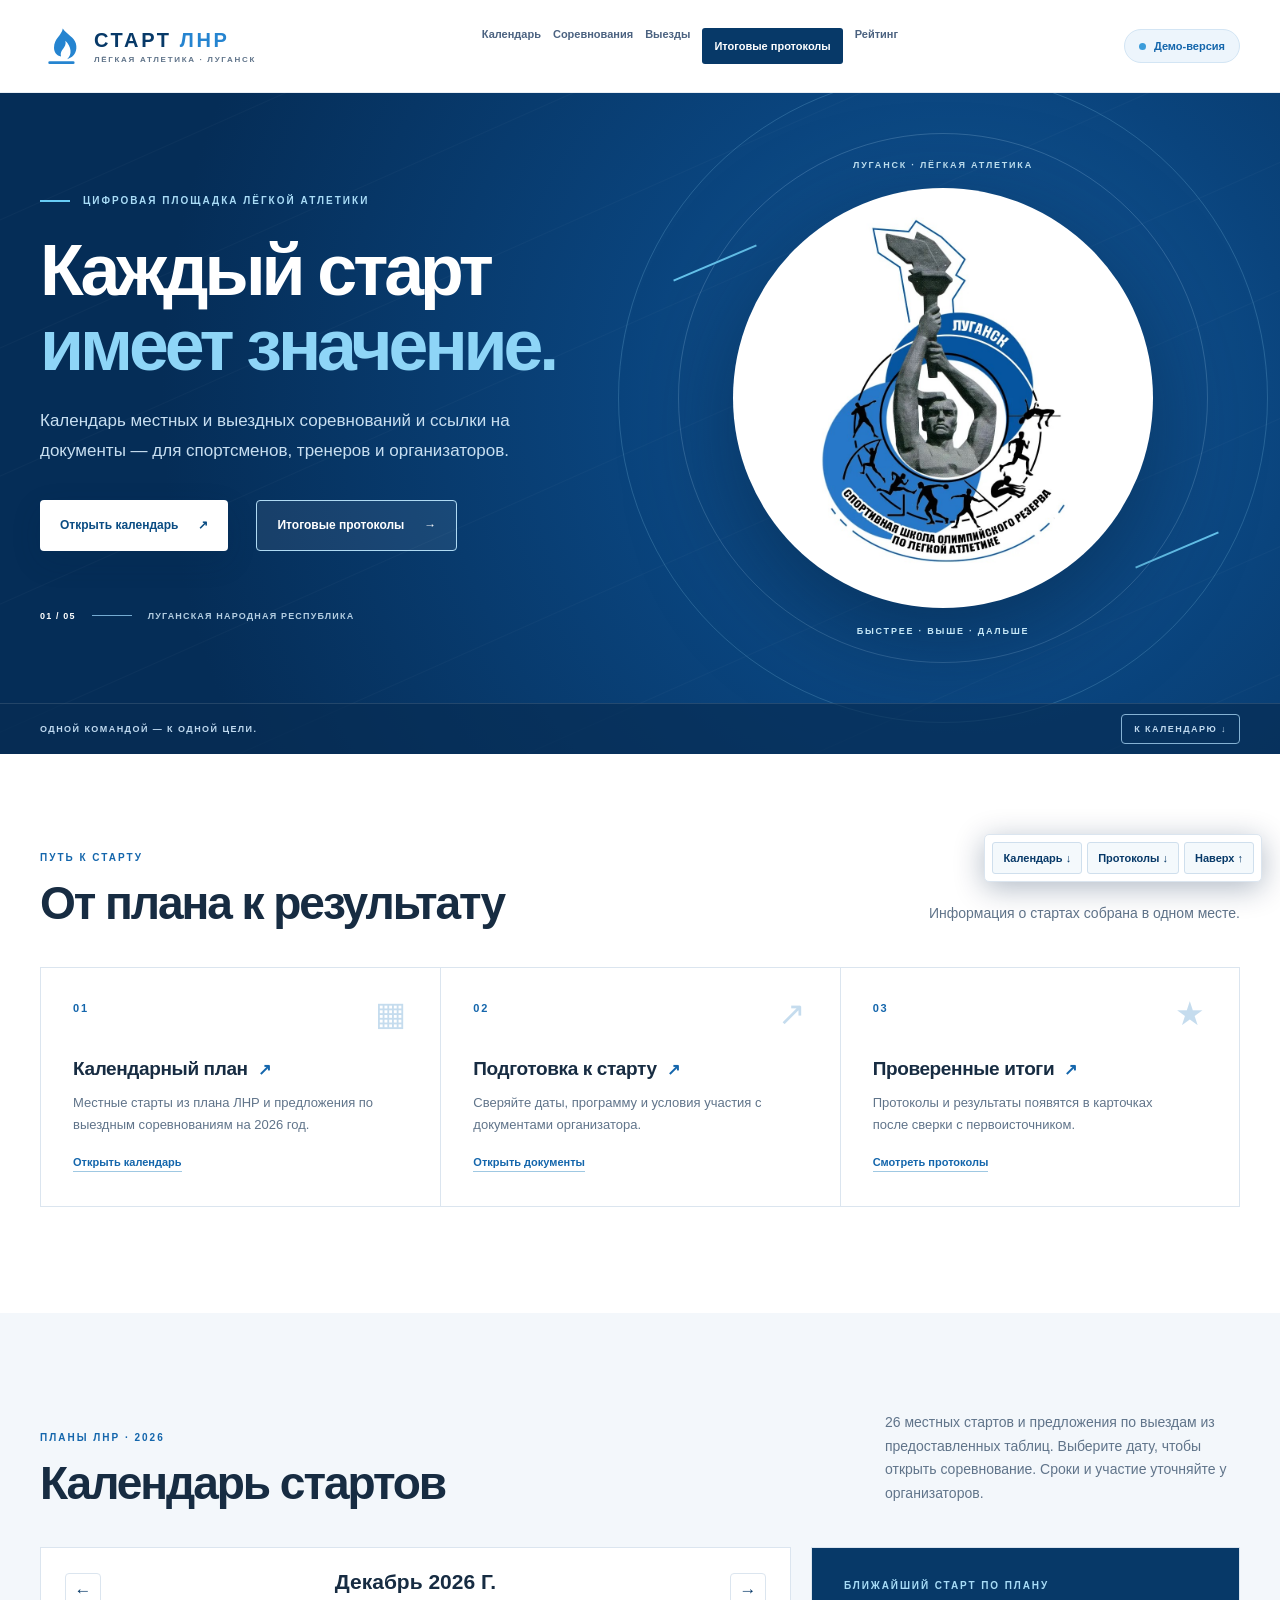
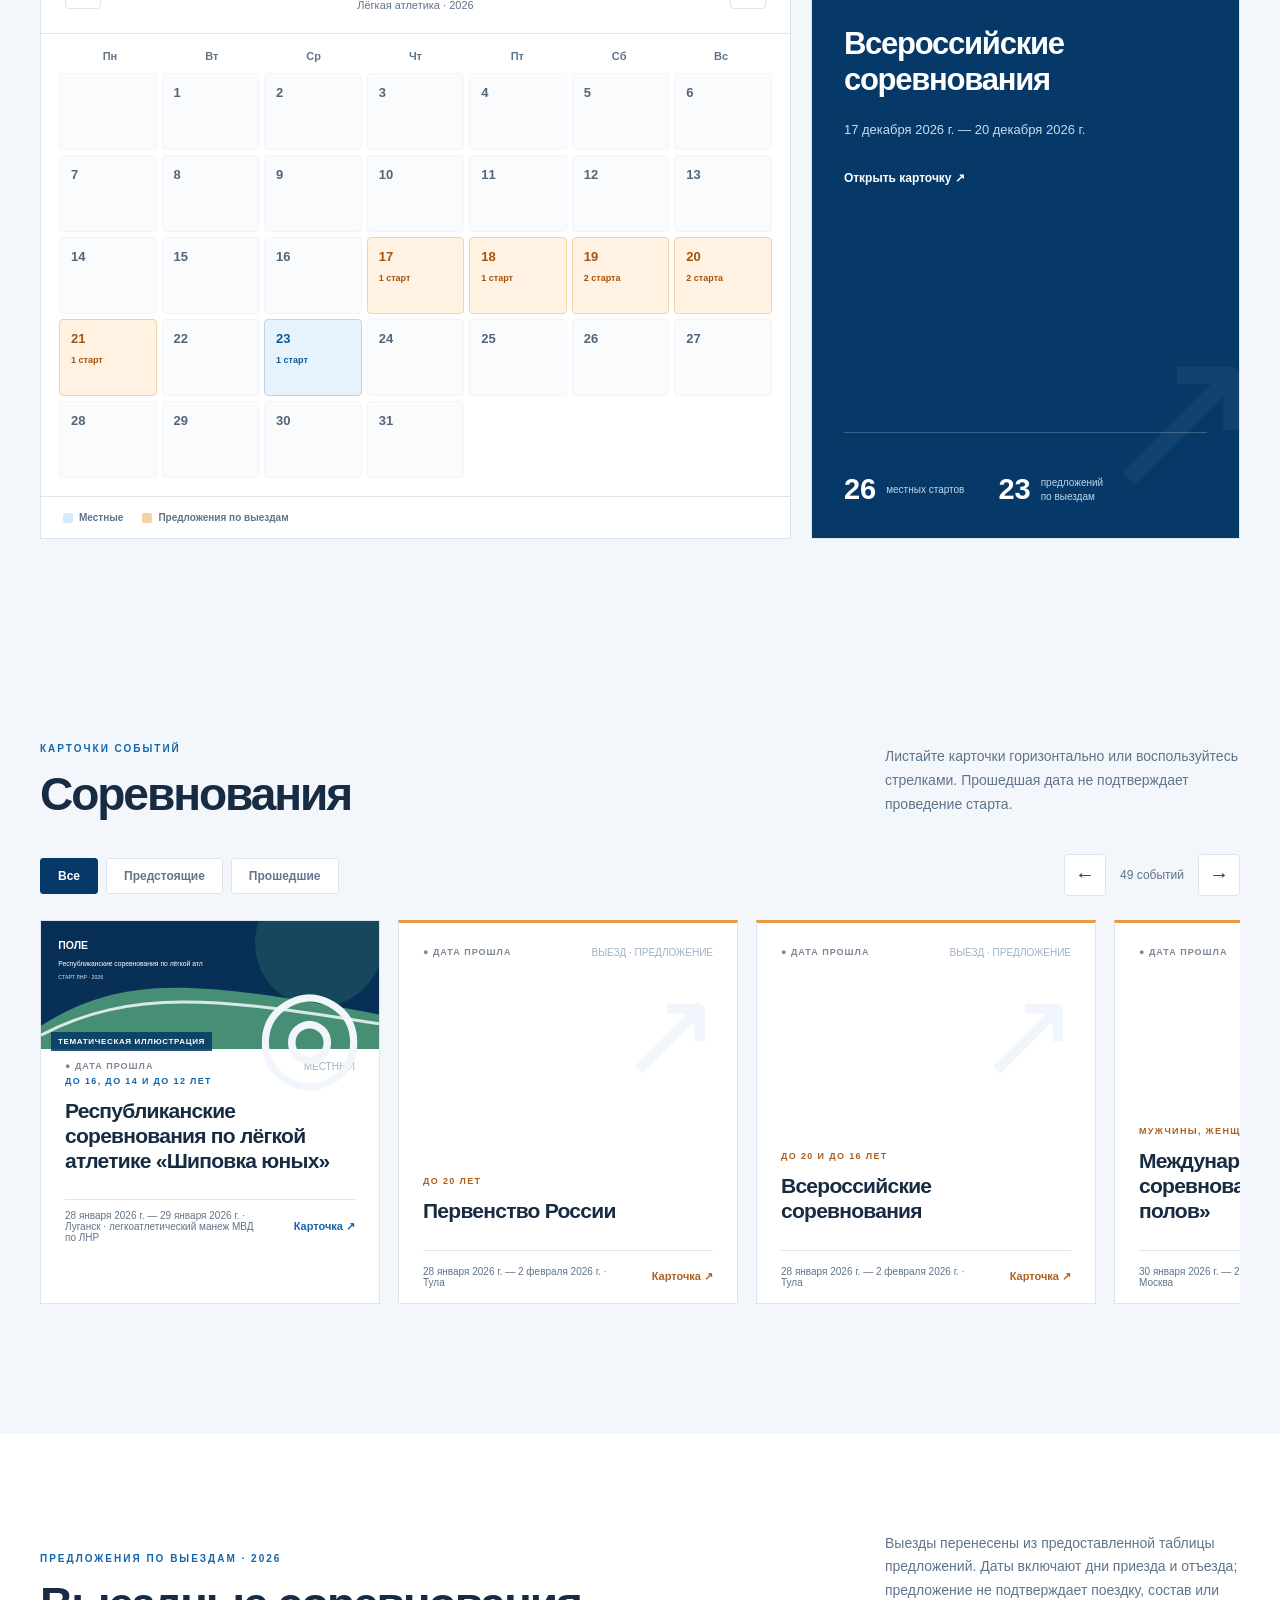
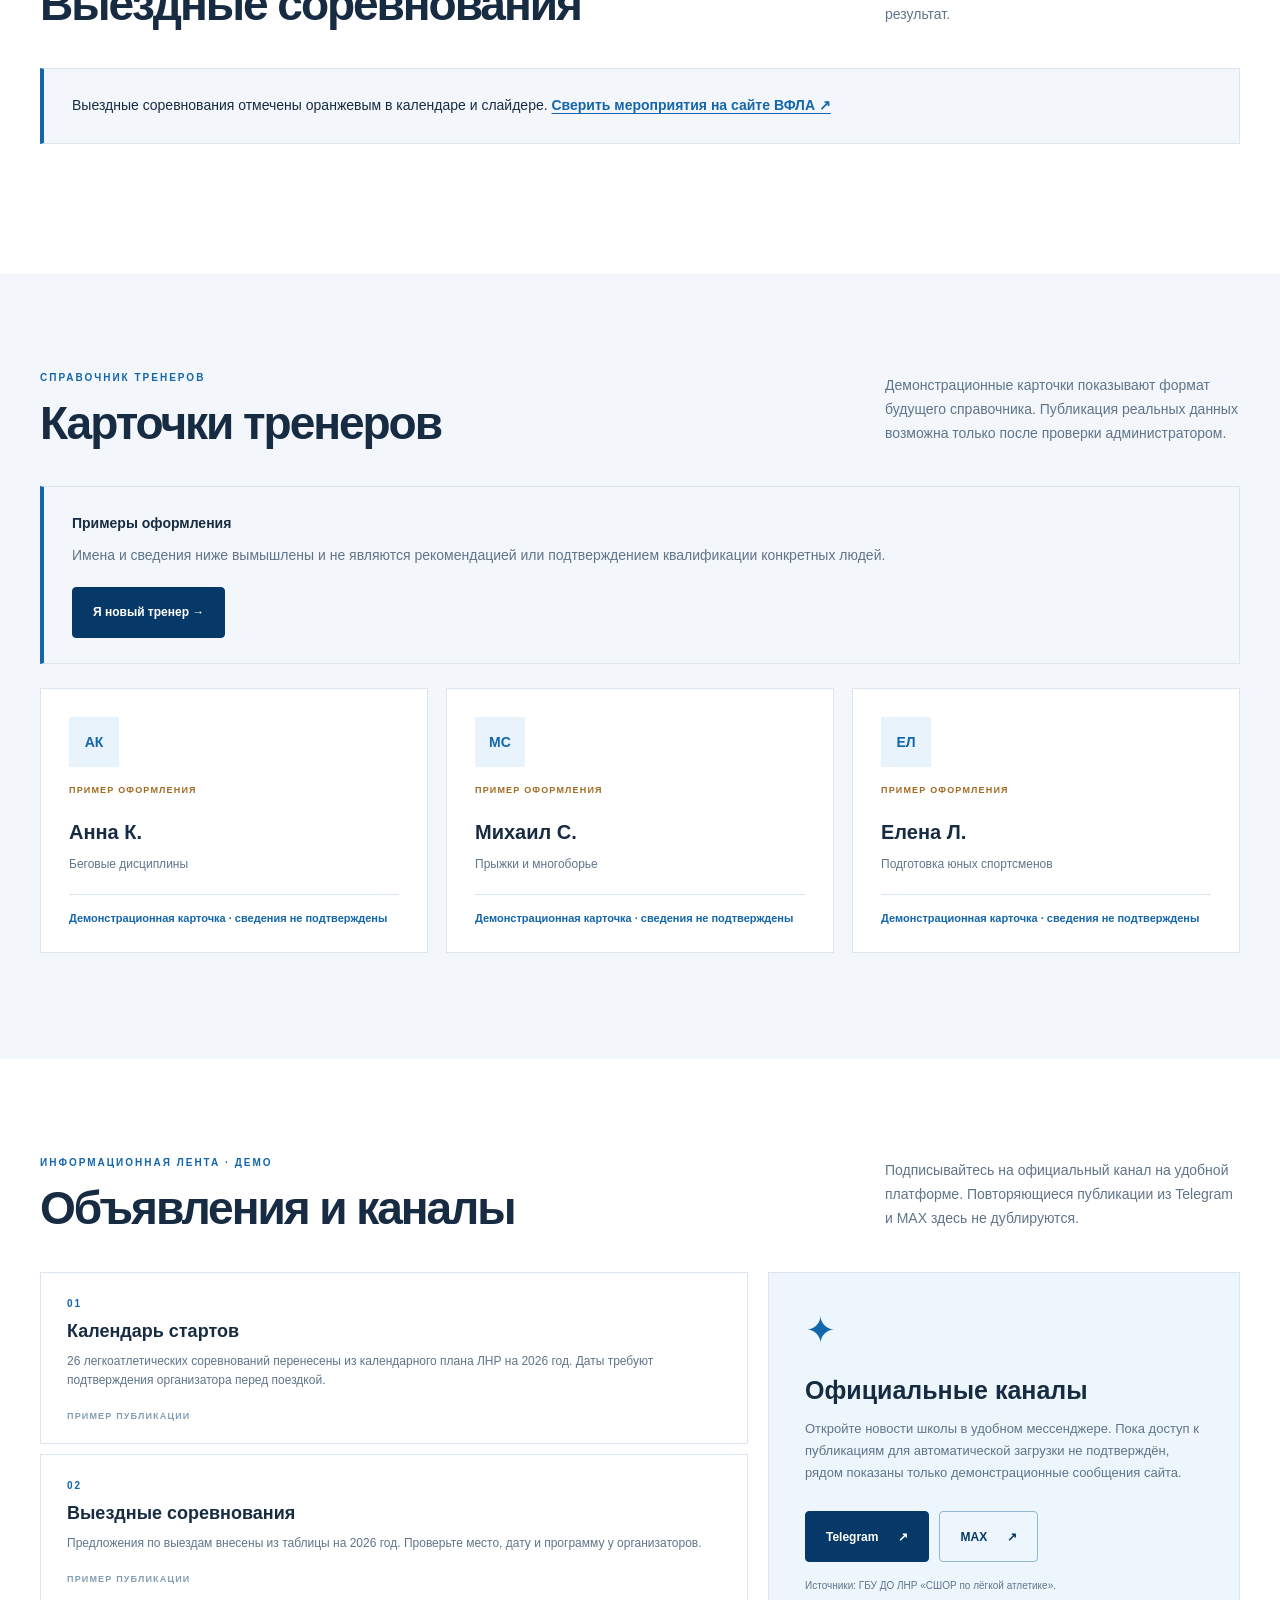
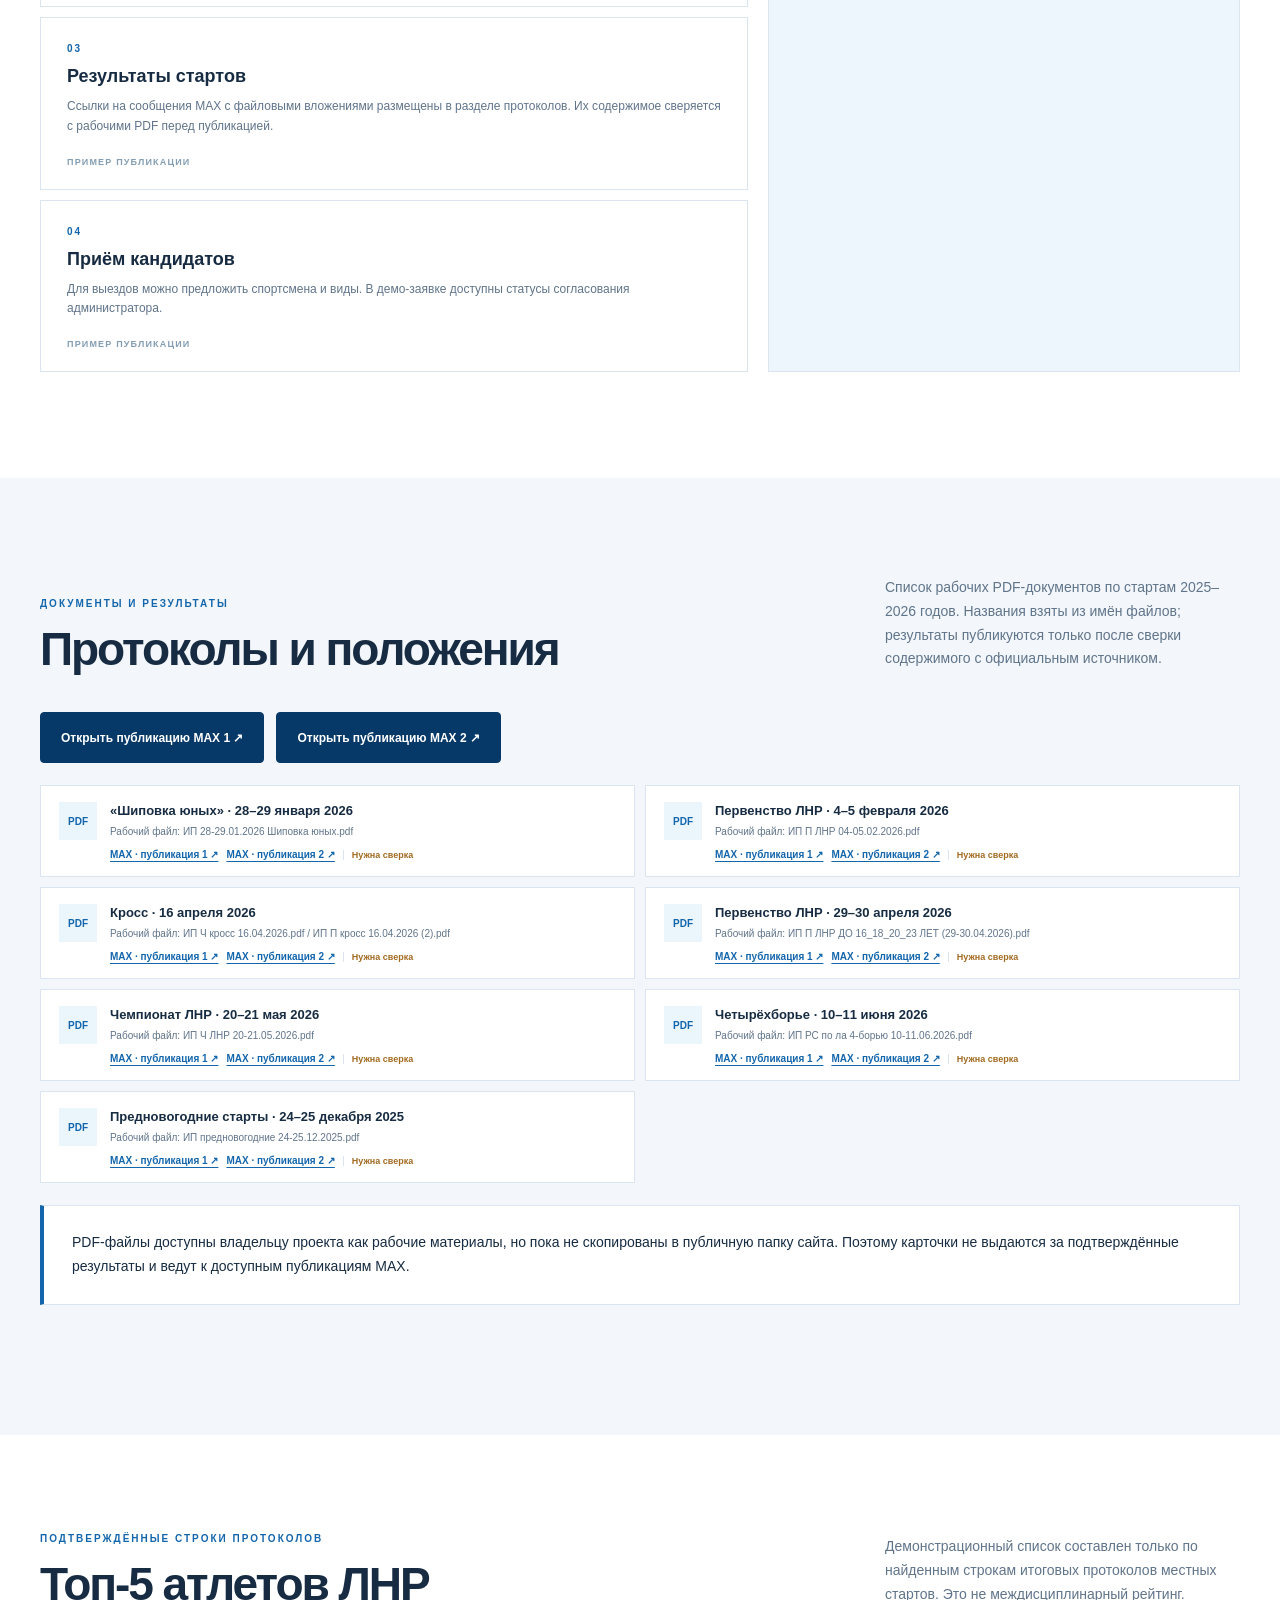
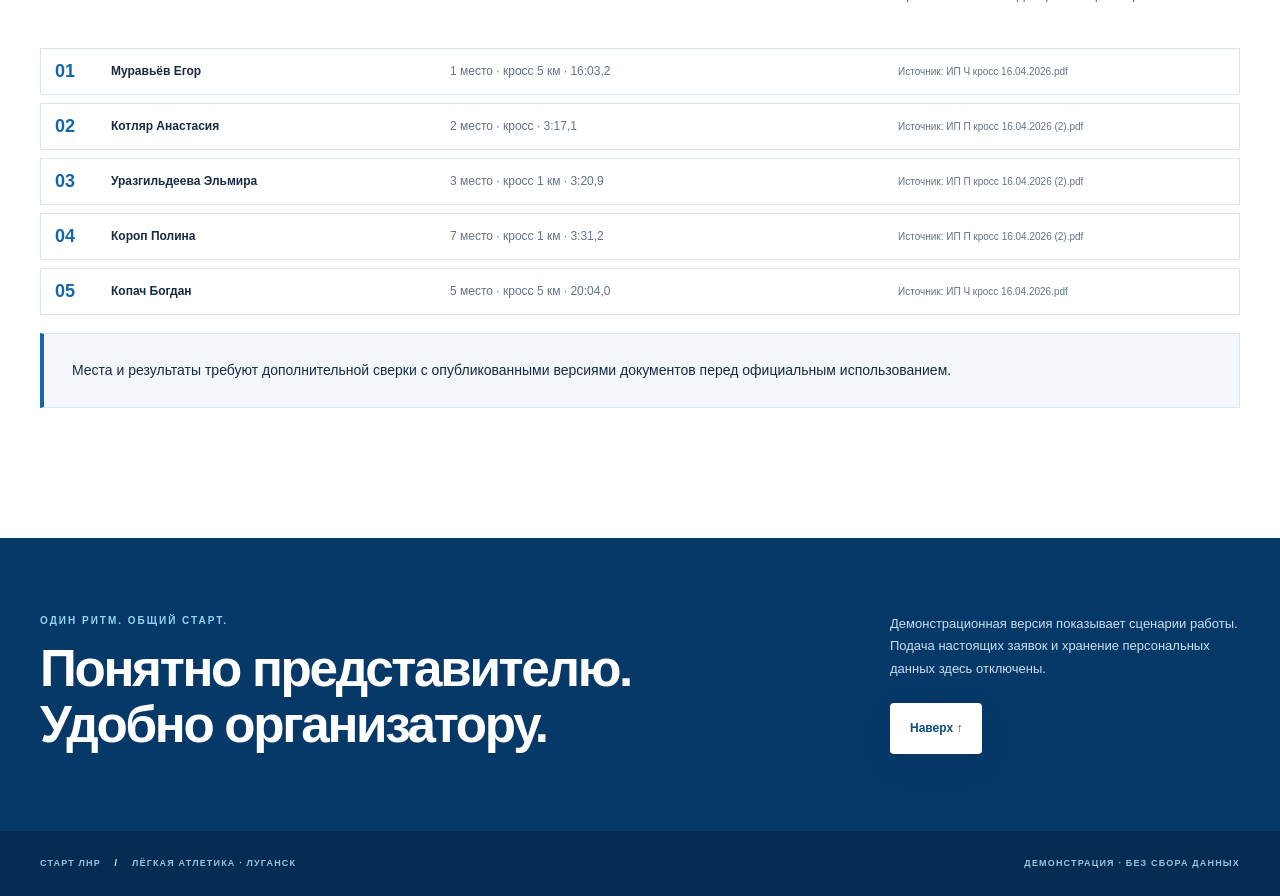
==== commit bd26cbaf: "Complete athletics demo workflows and assets" ====
--- a/index.html
+++ b/index.html
@@ -12,9 +12,9 @@
   <nav class="header-nav" aria-label="Разделы сайта"><a href="#calendar">Календарь</a><a href="#events">Соревнования</a><a href="#trips">Выезды</a><a class="nav-highlight" href="#protocols">Итоговые протоколы</a><a href="#ranking">Рейтинг</a></nav><span class="demo-pill"><span class="pulse"></span> Демо-версия</span>
 </div></header>
 <main id="content">
-<section class="hero" id="top"><div class="hero-grid shell"><div class="hero-copy"><p class="eyebrow"><span class="eyebrow-line"></span> ЦИФРОВАЯ ПЛОЩАДКА ЛЁГКОЙ АТЛЕТИКИ</p><h1>Каждый старт<br><em>имеет значение.</em></h1><p class="hero-lead">Календарь местных и выездных соревнований и ссылки на документы — для спортсменов, тренеров и организаторов.</p><div class="hero-actions"><a class="button button-white" href="#calendar">Открыть календарь <span>↗</span></a><a class="button button-hero-outline" href="#protocols">Итоговые протоколы <span>→</span></a></div><div class="hero-caption"><span class="caption-number">01 / 05</span><span class="caption-rule"></span><span>ЛУГАНСКАЯ НАРОДНАЯ РЕСПУБЛИКА</span></div></div><div class="hero-art"><div class="orbit orbit-outer"></div><div class="orbit orbit-inner"></div><span class="art-label art-label-top">ЛУГАНСК · ЛЁГКАЯ АТЛЕТИКА</span><div class="art-disc"><img src="emblem-focus.jpg" alt="Символ лёгкой атлетики Луганска"></div><span class="art-label art-label-bottom">БЫСТРЕЕ · ВЫШЕ · ДАЛЬШЕ</span><span class="art-stroke one"></span><span class="art-stroke two"></span></div></div><div class="hero-bottom"><div class="shell hero-bottom-inner"><span>ИНДИВИДУАЛЬНЫЙ СПОРТ. ОБЩАЯ ЦЕЛЬ.</span><a class="hero-bottom-jump" href="#calendar">К КАЛЕНДАРЮ ↓</a></div></div></section>
+<section class="hero" id="top"><div class="hero-grid shell"><div class="hero-copy"><p class="eyebrow"><span class="eyebrow-line"></span> ЦИФРОВАЯ ПЛОЩАДКА ЛЁГКОЙ АТЛЕТИКИ</p><h1>Каждый старт<br><em>имеет значение.</em></h1><p class="hero-lead">Календарь местных и выездных соревнований и ссылки на документы — для спортсменов, тренеров и организаторов.</p><div class="hero-actions"><a class="button button-white" href="#calendar">Открыть календарь <span>↗</span></a><a class="button button-hero-outline" href="#protocols">Итоговые протоколы <span>→</span></a></div><div class="hero-caption"><span class="caption-number">01 / 05</span><span class="caption-rule"></span><span>ЛУГАНСКАЯ НАРОДНАЯ РЕСПУБЛИКА</span></div></div><div class="hero-art"><div class="orbit orbit-outer"></div><div class="orbit orbit-inner"></div><span class="art-label art-label-top">ЛУГАНСК · ЛЁГКАЯ АТЛЕТИКА</span><div class="art-disc"><img src="emblem-original.jfif" alt="Эмблема спортивной школы олимпийского резерва по лёгкой атлетике"></div><span class="art-label art-label-bottom">БЫСТРЕЕ · ВЫШЕ · ДАЛЬШЕ</span><span class="art-stroke one"></span><span class="art-stroke two"></span></div></div><div class="hero-bottom"><div class="shell hero-bottom-inner"><span>ОДНОЙ КОМАНДОЙ — К ОДНОЙ ЦЕЛИ.</span><a class="hero-bottom-jump" href="#calendar">К КАЛЕНДАРЮ ↓</a></div></div></section>
 
-<section class="section shell" id="workflow"><div class="section-heading"><div><span class="kicker">ПУТЬ К СТАРТУ</span><h2>От плана до результата</h2></div><p>Информация о стартах собрана в одном месте.</p></div><div class="steps"><article class="step"><span class="step-number">01</span><span class="step-icon">▦</span><h3>Календарный план</h3><p>Местные старты из плана ЛНР и предложения по выездным соревнованиям на 2026 год.</p></article><article class="step"><span class="step-number">02</span><span class="step-icon">↗</span><h3>Подготовка к старту</h3><p>Сверяйте даты, программу и условия участия с документами организатора.</p></article><article class="step"><span class="step-number">03</span><span class="step-icon">★</span><h3>Проверенные итоги</h3><p>Протоколы и результаты появятся в карточках после сверки с первоисточником.</p></article></div></section>
+<section class="section shell" id="workflow"><div class="section-heading"><div><span class="kicker">ПУТЬ К СТАРТУ</span><h2>От плана к результату</h2></div><p>Информация о стартах собрана в одном месте.</p></div><div class="steps"><a class="step step-link" href="#calendar"><span class="step-number">01</span><span class="step-icon">▦</span><h3>Календарный план <b>↗</b></h3><p>Местные старты из плана ЛНР и предложения по выездным соревнованиям на 2026 год.</p><span class="step-action">Открыть календарь</span></a><a class="step step-link" href="#protocols"><span class="step-number">02</span><span class="step-icon">↗</span><h3>Подготовка к старту <b>↗</b></h3><p>Сверяйте даты, программу и условия участия с документами организатора.</p><span class="step-action">Открыть документы</span></a><a class="step step-link" href="#protocols"><span class="step-number">03</span><span class="step-icon">★</span><h3>Проверенные итоги <b>↗</b></h3><p>Протоколы и результаты появятся в карточках после сверки с первоисточником.</p><span class="step-action">Смотреть протоколы</span></a></div></section>
 
 <section class="calendar-section section" id="calendar"><div class="shell"><div class="section-heading"><div><span class="kicker">ПЛАНЫ ЛНР · 2026</span><h2>Календарь стартов</h2></div><p>26 местных стартов и предложения по выездам из предоставленных таблиц. Выберите дату, чтобы открыть соревнование. Сроки и участие уточняйте у организаторов.</p></div><div class="calendar-layout"><div class="calendar-card"><div class="calendar-head"><button class="month-arrow" data-month="prev" aria-label="Предыдущий месяц">←</button><div><strong id="monthTitle">2026</strong><small id="monthSub">Лёгкая атлетика · 2026</small></div><button class="month-arrow" data-month="next" aria-label="Следующий месяц">→</button></div><div class="weekdays"><span>Пн</span><span>Вт</span><span>Ср</span><span>Чт</span><span>Пт</span><span>Сб</span><span>Вс</span></div><div class="calendar-grid" id="calendarGrid"></div><div class="calendar-legend"><span><i class="legend-local"></i> Местные</span><span><i class="legend-trip"></i> Предложения по выездам</span></div></div><aside class="calendar-side"><div class="side-label">БЛИЖАЙШИЙ СТАРТ ПО ПЛАНУ</div><h3 id="nextEventTitle"></h3><p id="nextEventDate"></p><button class="text-button" id="nextEventButton">Открыть карточку <span>↗</span></button><div class="mini-stats"><div><b id="localCount">26</b><span>местных стартов</span></div><div><b id="tripCount">—</b><span>предложений<br>по выездам</span></div></div></aside></div></div></section>
 
@@ -22,12 +22,12 @@
 
 <section class="section shell" id="trips"><div class="section-heading"><div><span class="kicker">ПРЕДЛОЖЕНИЯ ПО ВЫЕЗДАМ · 2026</span><h2>Выездные соревнования</h2></div><p>Выезды перенесены из предоставленной таблицы предложений. Даты включают дни приезда и отъезда; предложение не подтверждает поездку, состав или результат.</p></div><p class="source-note">Выездные соревнования отмечены оранжевым в календаре и слайдере. <a href="https://rusathletics.info/meropriyatiya/calendar/" target="_blank" rel="noopener noreferrer">Сверить мероприятия на сайте ВФЛА ↗</a></p></section>
 
-<section class="directory-section section" id="coaches"><div class="shell"><div class="section-heading"><div><span class="kicker">СПРАВОЧНИК ТРЕНЕРОВ</span><h2>Карточки тренеров</h2></div><p>Карточки появятся после проверки сведений администратором. Публичная форма не может автоматически опубликовать тренера.</p></div><div class="source-note"><strong>Вы новый тренер?</strong><p>Заполните черновик заявки. Он сохранится только на вашем устройстве; для отправки администратору понадобится согласованный канал связи.</p><button class="button button-blue" id="newCoach" type="button">Я новый тренер →</button></div><div class="coach-grid" id="coachGrid"></div></div></section>
+<section class="directory-section section" id="coaches"><div class="shell"><div class="section-heading"><div><span class="kicker">СПРАВОЧНИК ТРЕНЕРОВ</span><h2>Карточки тренеров</h2></div><p>Демонстрационные карточки показывают формат будущего справочника. Публикация реальных данных возможна только после проверки администратором.</p></div><div class="source-note"><strong>Примеры оформления</strong><p>Имена и сведения ниже вымышлены и не являются рекомендацией или подтверждением квалификации конкретных людей.</p><button class="button button-blue" id="newCoach" type="button">Я новый тренер →</button></div><div class="coach-grid" id="coachGrid"></div></div></section>
 
 <section class="news-section section" id="news"><div class="shell"><div class="section-heading"><div><span class="kicker">ИНФОРМАЦИОННАЯ ЛЕНТА · ДЕМО</span><h2>Объявления и каналы</h2></div><p>Подписывайтесь на официальный канал на удобной платформе. Повторяющиеся публикации из Telegram и MAX здесь не дублируются.</p></div><div class="news-layout"><div class="news-list" id="newsList"></div><aside class="news-connect"><div class="news-icon">✦</div><h3>Официальные каналы</h3><p>Откройте новости школы в удобном мессенджере. Пока доступ к публикациям для автоматической загрузки не подтверждён, рядом показаны только демонстрационные сообщения сайта.</p><div class="channel-actions"><a class="button button-blue" href="https://t.me/sdushorlugansk" target="_blank" rel="noopener noreferrer">Telegram <span>↗</span></a><a class="button button-outline" href="https://max.ru/id9403006509_gos" target="_blank" rel="noopener noreferrer">MAX <span>↗</span></a></div><small>Источники: ГБУ ДО ЛНР «СШОР по лёгкой атлетике».</small></aside></div></div></section>
 
-<section class="protocol-section section" id="protocols"><div class="shell"><div class="section-heading"><div><span class="kicker">ДОКУМЕНТЫ И РЕЗУЛЬТАТЫ</span><h2>Итоговые протоколы</h2></div><p>Публикации официального канала MAX с файловыми вложениями. Содержимое файлов пока не удалось прочесть через публичную веб-страницу: привязка к старту и результаты требуют сверки.</p></div><div class="document-links"><a class="button button-blue" href="https://max.ru/id9403006509_gos/AZxfyqD9YjM" target="_blank" rel="noopener noreferrer">Файл в MAX · публикация 1 ↗</a><a class="button button-blue" href="https://max.ru/id9403006509_gos/AZ8TdUbrYdU" target="_blank" rel="noopener noreferrer">Файл в MAX · публикация 2 ↗</a></div><p class="source-note">Ссылки открывают сообщения MAX; название и содержимое PDF не подтверждены. После проверки документов здесь появятся названия стартов и прямые ссылки на протоколы.</p></div></section>
-<section class="section shell" id="ranking"><div class="section-heading"><div><span class="kicker">ПРОГРЕСС СПОРТСМЕНА</span><h2>Топ‑5 атлетов ЛНР</h2></div><p>Рейтинг появится после проверки результатов, истории выступлений и подтверждённых спортивных разрядов или званий.</p></div><div class="source-note"><strong>Пока нет достаточных данных для достоверного топ‑5.</strong><p>Для сравнения нужны протоколы с ФИО, дисциплиной, датой, результатом и местом, прошлые результаты для расчёта прогресса и документы о разряде. Разные дисциплины нельзя напрямую сравнивать по времени или метрам без согласованной методики.</p></div></section>
+<section class="protocol-section section" id="protocols"><div class="shell"><div class="section-heading"><div><span class="kicker">ДОКУМЕНТЫ И РЕЗУЛЬТАТЫ</span><h2>Протоколы и положения</h2></div><p>Список рабочих PDF-документов по стартам 2025–2026 годов. Названия взяты из имён файлов; результаты публикуются только после сверки содержимого с официальным источником.</p></div><div class="document-links"><a class="button button-blue" href="https://max.ru/id9403006509_gos/AZxfyqD9YjM" target="_blank" rel="noopener noreferrer">Открыть публикацию MAX 1 ↗</a><a class="button button-blue" href="https://max.ru/id9403006509_gos/AZ8TdUbrYdU" target="_blank" rel="noopener noreferrer">Открыть публикацию MAX 2 ↗</a></div><div class="protocol-list" id="protocolList"></div><p class="source-note">PDF-файлы доступны владельцу проекта как рабочие материалы, но пока не скопированы в публичную папку сайта. Поэтому карточки не выдаются за подтверждённые результаты и ведут к доступным публикациям MAX.</p></div></section>
+<section class="section shell" id="ranking"><div class="section-heading"><div><span class="kicker">ПОДТВЕРЖДЁННЫЕ СТРОКИ ПРОТОКОЛОВ</span><h2>Топ‑5 атлетов ЛНР</h2></div><p>Демонстрационный список составлен только по найденным строкам итоговых протоколов местных стартов. Это не междисциплинарный рейтинг.</p></div><div class="ranking-list" id="rankingList"></div><p class="source-note">Места и результаты требуют дополнительной сверки с опубликованными версиями документов перед официальным использованием.</p></section>
 
 <section class="closing"><div class="shell closing-inner"><div><span class="kicker">ОДИН РИТМ. ОБЩИЙ СТАРТ.</span><h2>Понятно представителю.<br>Удобно организатору.</h2></div><div><p>Демонстрационная версия показывает сценарии работы. Подача настоящих заявок и хранение персональных данных здесь отключены.</p><a class="button button-white" href="#top">Наверх ↑</a></div></div></section>
 </main><footer class="footer"><div class="shell footer-inner"><span>СТАРТ ЛНР <span class="footer-divider">/</span> ЛЁГКАЯ АТЛЕТИКА · ЛУГАНСК</span><span>ДЕМОНСТРАЦИЯ · БЕЗ СБОРА ДАННЫХ</span></div></footer><nav class="quick-nav" aria-label="Быстрые переходы"><a href="#calendar">Календарь ↓</a><a href="#protocols">Протоколы ↓</a><a href="#top">Наверх ↑</a></nav>
--- a/styles.css
+++ b/styles.css
@@ -63,6 +63,7 @@
 @media print{.calendar-section,.directory-section,.news-section,#trips,.modal-backdrop{display:none!important}}
 .channel-actions{display:flex;flex-wrap:wrap;gap:10px}.button-outline{border:1px solid #91b8d3;background:transparent;color:var(--navy)}.button-outline:hover{background:#fff}
 .admin-demo{display:flex;align-items:center;justify-content:space-between;gap:20px;margin-top:18px;background:white;border:1px solid var(--line);padding:22px 26px}.admin-demo strong{font-size:15px}.admin-demo p{color:var(--muted);font-size:12px;line-height:1.6;margin:6px 0 0}.admin-demo .button{white-space:nowrap}.form-field select{border:1px solid #cad8e5;padding:12px 13px;border-radius:3px;background:#fff;color:var(--ink);width:100%;font:inherit;font-weight:400}.form-field input[type=file]{font-size:11px}.modal-actions .text-button{margin-left:15px}
+.result-list,.ranking-list{display:grid;gap:8px;margin:18px 0}.result-row,.ranking-row{display:grid;grid-template-columns:1.2fr 1.5fr auto;gap:12px;align-items:center;border:1px solid var(--line);padding:12px 14px;font-size:12px}.result-row span,.ranking-row span,.ranking-row small{color:var(--muted)}.ranking-row{grid-template-columns:44px 1.2fr 1.6fr 1.2fr;background:#fff}.ranking-number{font-size:18px!important;font-weight:900;color:var(--blue)!important}.request-controls{display:flex;flex-wrap:wrap;gap:8px;margin-top:12px}
 @media(max-width:760px){.admin-demo{align-items:flex-start;flex-direction:column}.modal-actions .text-button{margin-left:0;display:block}}
 .admin-note{color:#286ba3!important}.suggestion-item{padding:12px;border:1px solid var(--line);color:var(--muted);font-size:12px}#suggestions h3{font-size:16px;margin-top:26px}
 @media print{#workflow{display:none!important}#preview{padding:0!important}.hero,.calendar-section,.events-section,.directory-section,.news-section,#trips,.closing,.footer,.site-header{display:none!important}}
@@ -87,3 +88,8 @@
 .button-hero-outline{border:1px solid #afdaf3;color:#fff;background:#ffffff12}.button-hero-outline:hover{background:#ffffff28}
 .hero-bottom-jump{border:1px solid #85b2d4;padding:9px 12px;border-radius:4px;white-space:nowrap}.hero-bottom-jump:hover{background:#ffffff1c}
 .quick-nav a{border:1px solid #cfdfed;background:#f4f9fc}.quick-nav a:hover{background:#dceefa}
+.step-link{display:block;color:inherit;transition:background .2s,box-shadow .2s,transform .2s}.step-link:hover{background:#f2f8fc;box-shadow:inset 0 0 0 2px #b8d9ed;transform:translateY(-2px)}.step-link h3 b{color:var(--blue);font-size:16px;margin-left:5px}.step-action{display:inline-block;margin-top:20px;color:var(--blue);font-size:11px;font-weight:850;border-bottom:1px solid #9fc8e2;padding-bottom:3px}
+.event-photo{width:calc(100% + 48px);height:128px;object-fit:cover;margin:-24px -24px 12px;display:block}.photo-note{position:absolute;top:111px;left:10px;padding:5px 7px;background:#073968dd;color:#fff;font-size:8px;font-weight:850;letter-spacing:.08em}.event-card:has(.event-photo) .event-type{margin-top:4px}
+.coach-demo-label{display:block;margin-top:18px;color:#a26b22;font-size:9px;letter-spacing:.13em;font-weight:900}
+.protocol-list{display:grid;grid-template-columns:repeat(2,minmax(0,1fr));gap:10px;margin:0 0 22px}.protocol-item{display:grid;grid-template-columns:auto 1fr;align-items:start;gap:13px;background:#fff;border:1px solid var(--line);padding:16px 18px}.protocol-mark{display:grid;place-items:center;width:38px;height:38px;background:#eaf5fc;color:var(--blue);font-size:10px;font-weight:900}.protocol-item strong{display:block;font-size:13px;line-height:1.35}.protocol-item small{display:block;color:var(--muted);font-size:10px;line-height:1.4;margin-top:5px;overflow-wrap:anywhere}.protocol-actions{display:flex;grid-column:2;align-items:center;gap:8px;flex-wrap:wrap;margin-top:-4px}.protocol-link{color:var(--blue);font-size:10px;font-weight:850;text-decoration:underline;text-underline-offset:3px}.protocol-link:hover{color:var(--navy)}.protocol-status{color:#a26b22;font-size:9px;font-weight:850;white-space:nowrap;border-left:1px solid var(--line);padding-left:8px}
+@media(max-width:760px){.protocol-list{grid-template-columns:1fr}.protocol-item{grid-template-columns:auto 1fr}.protocol-actions{grid-column:2}.protocol-status{white-space:normal}}
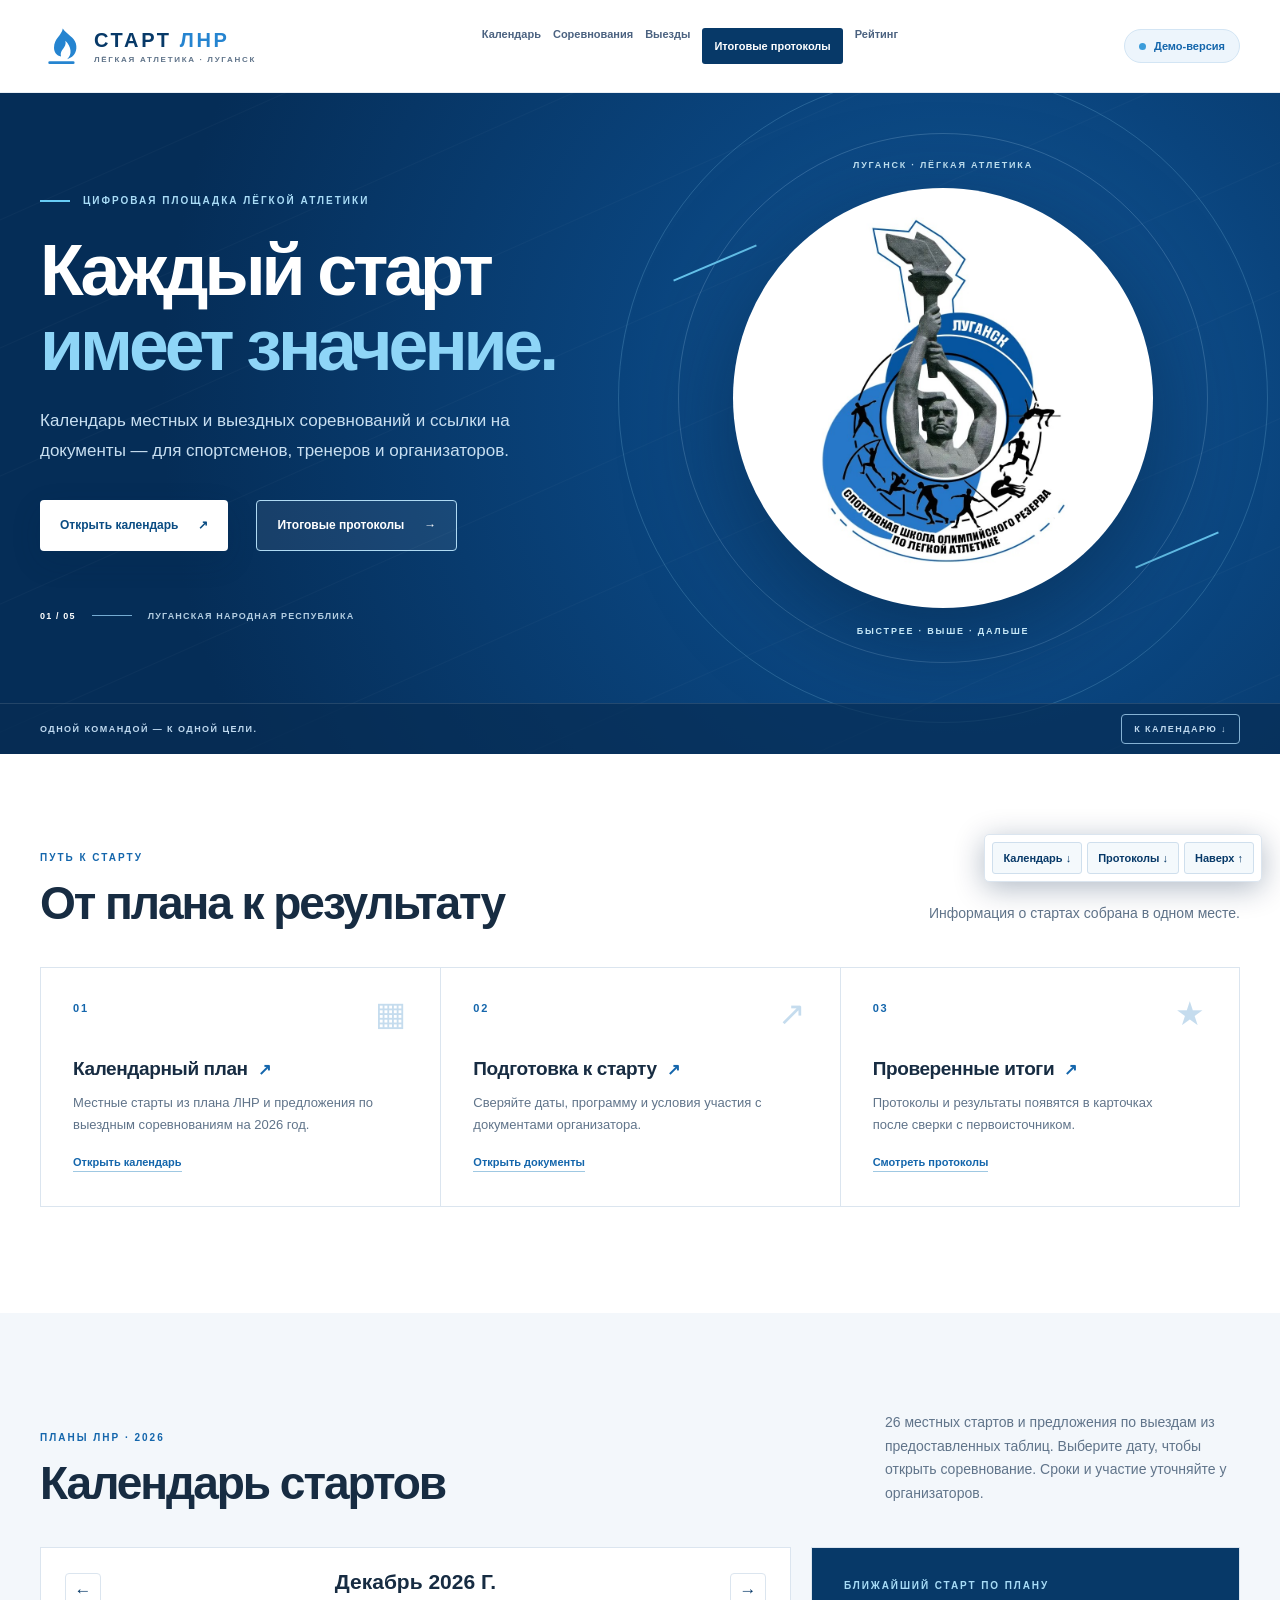
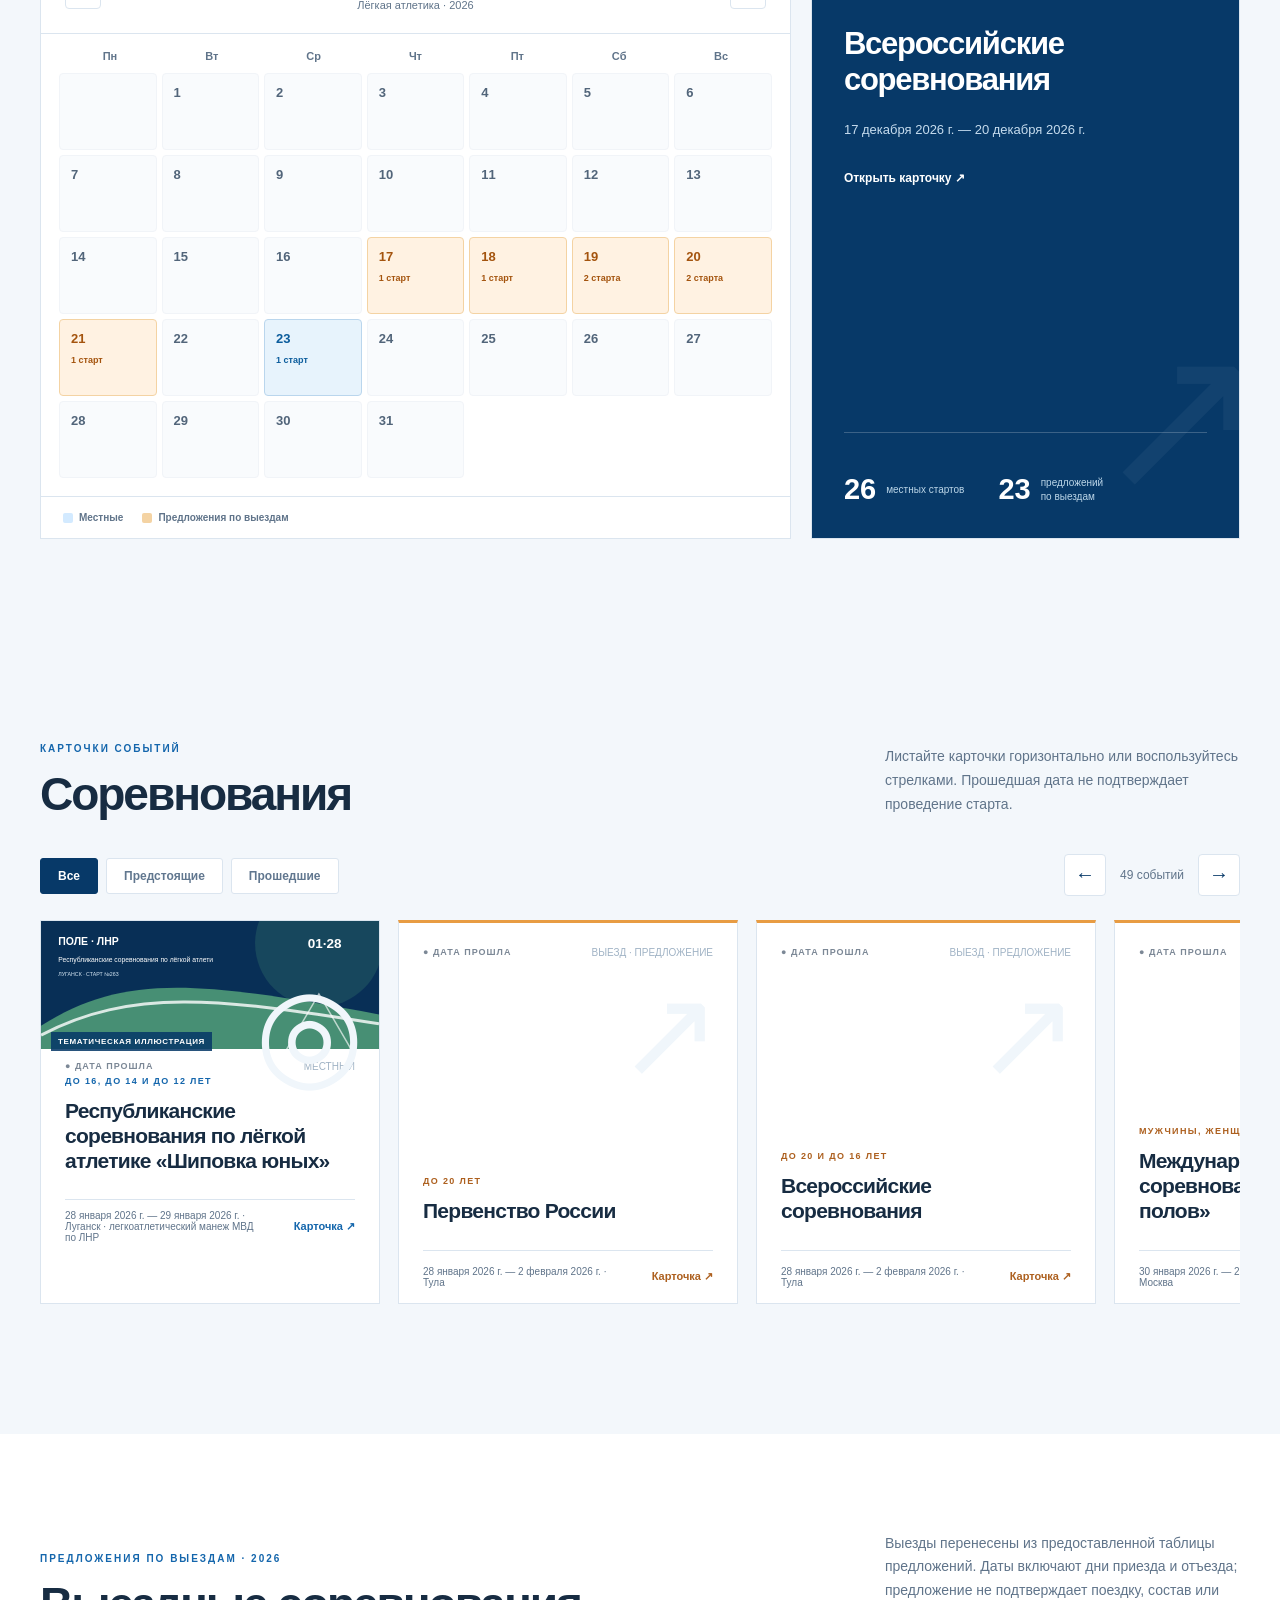
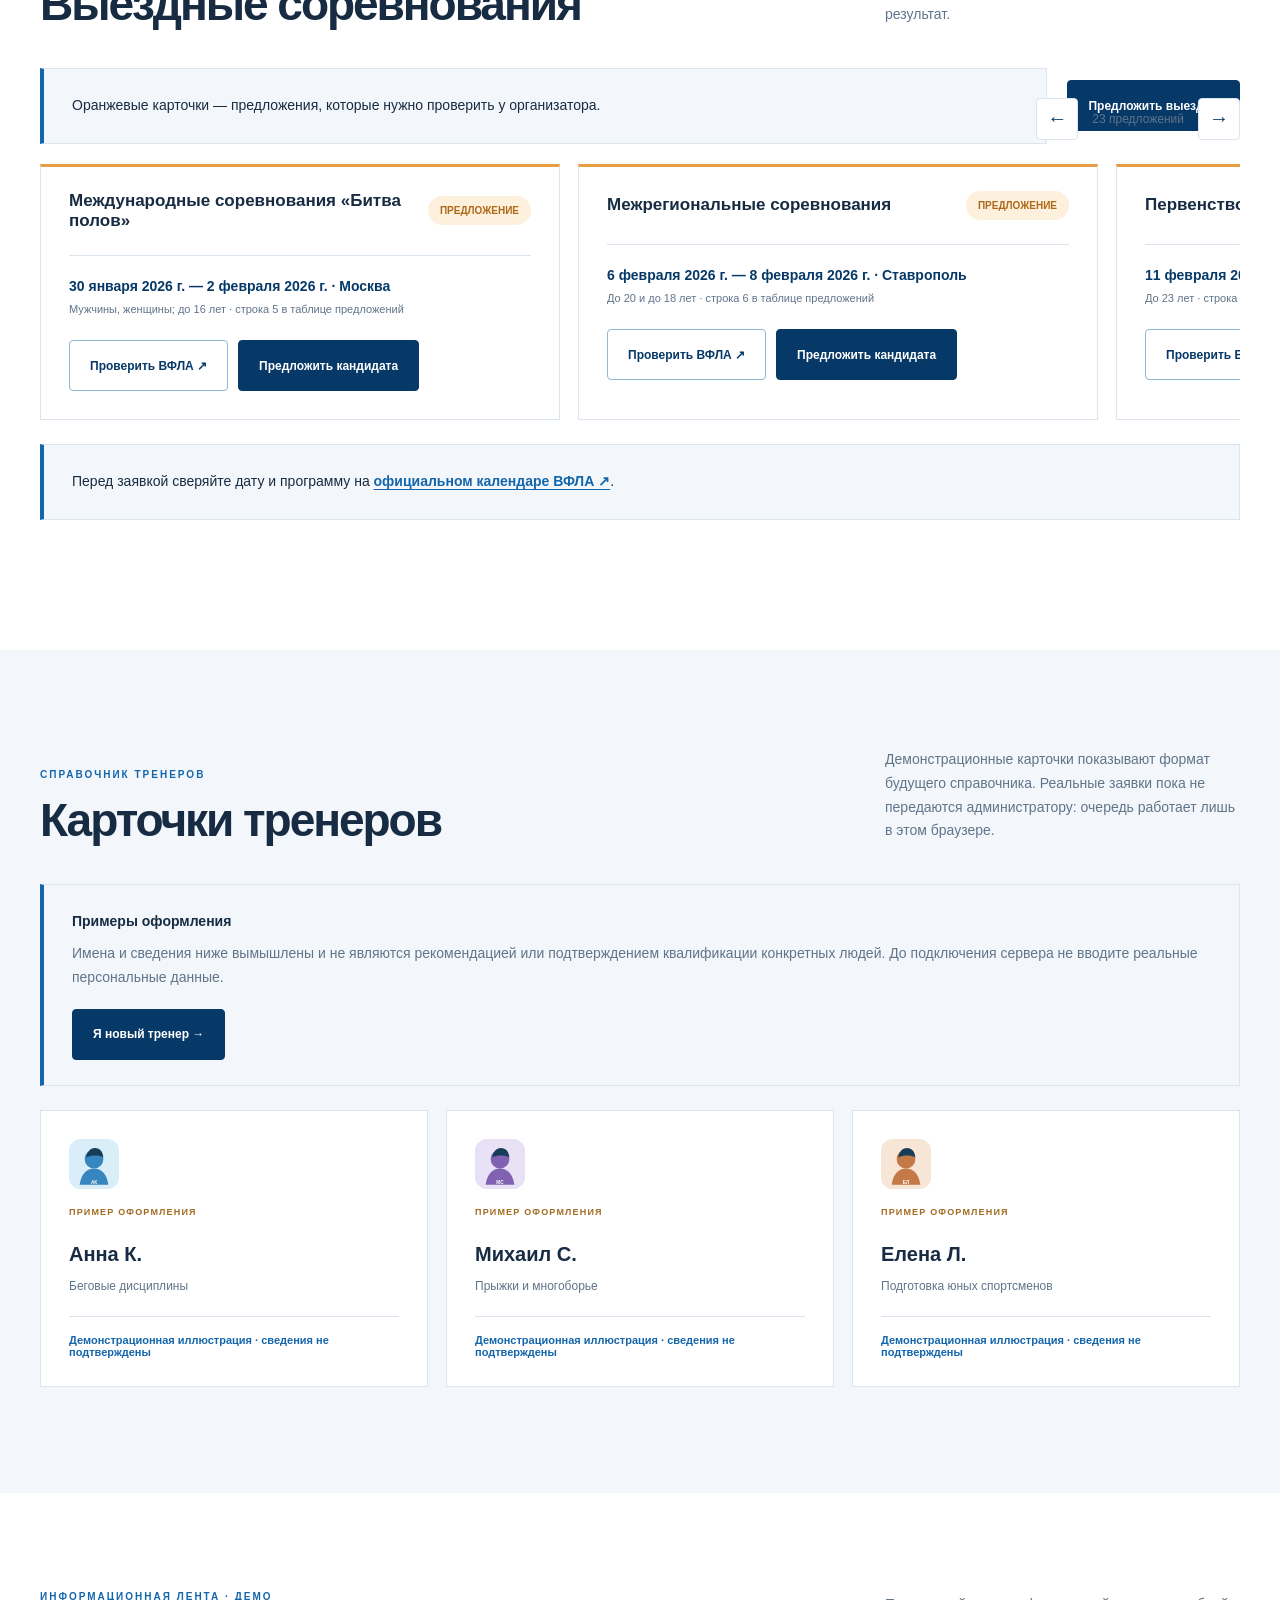
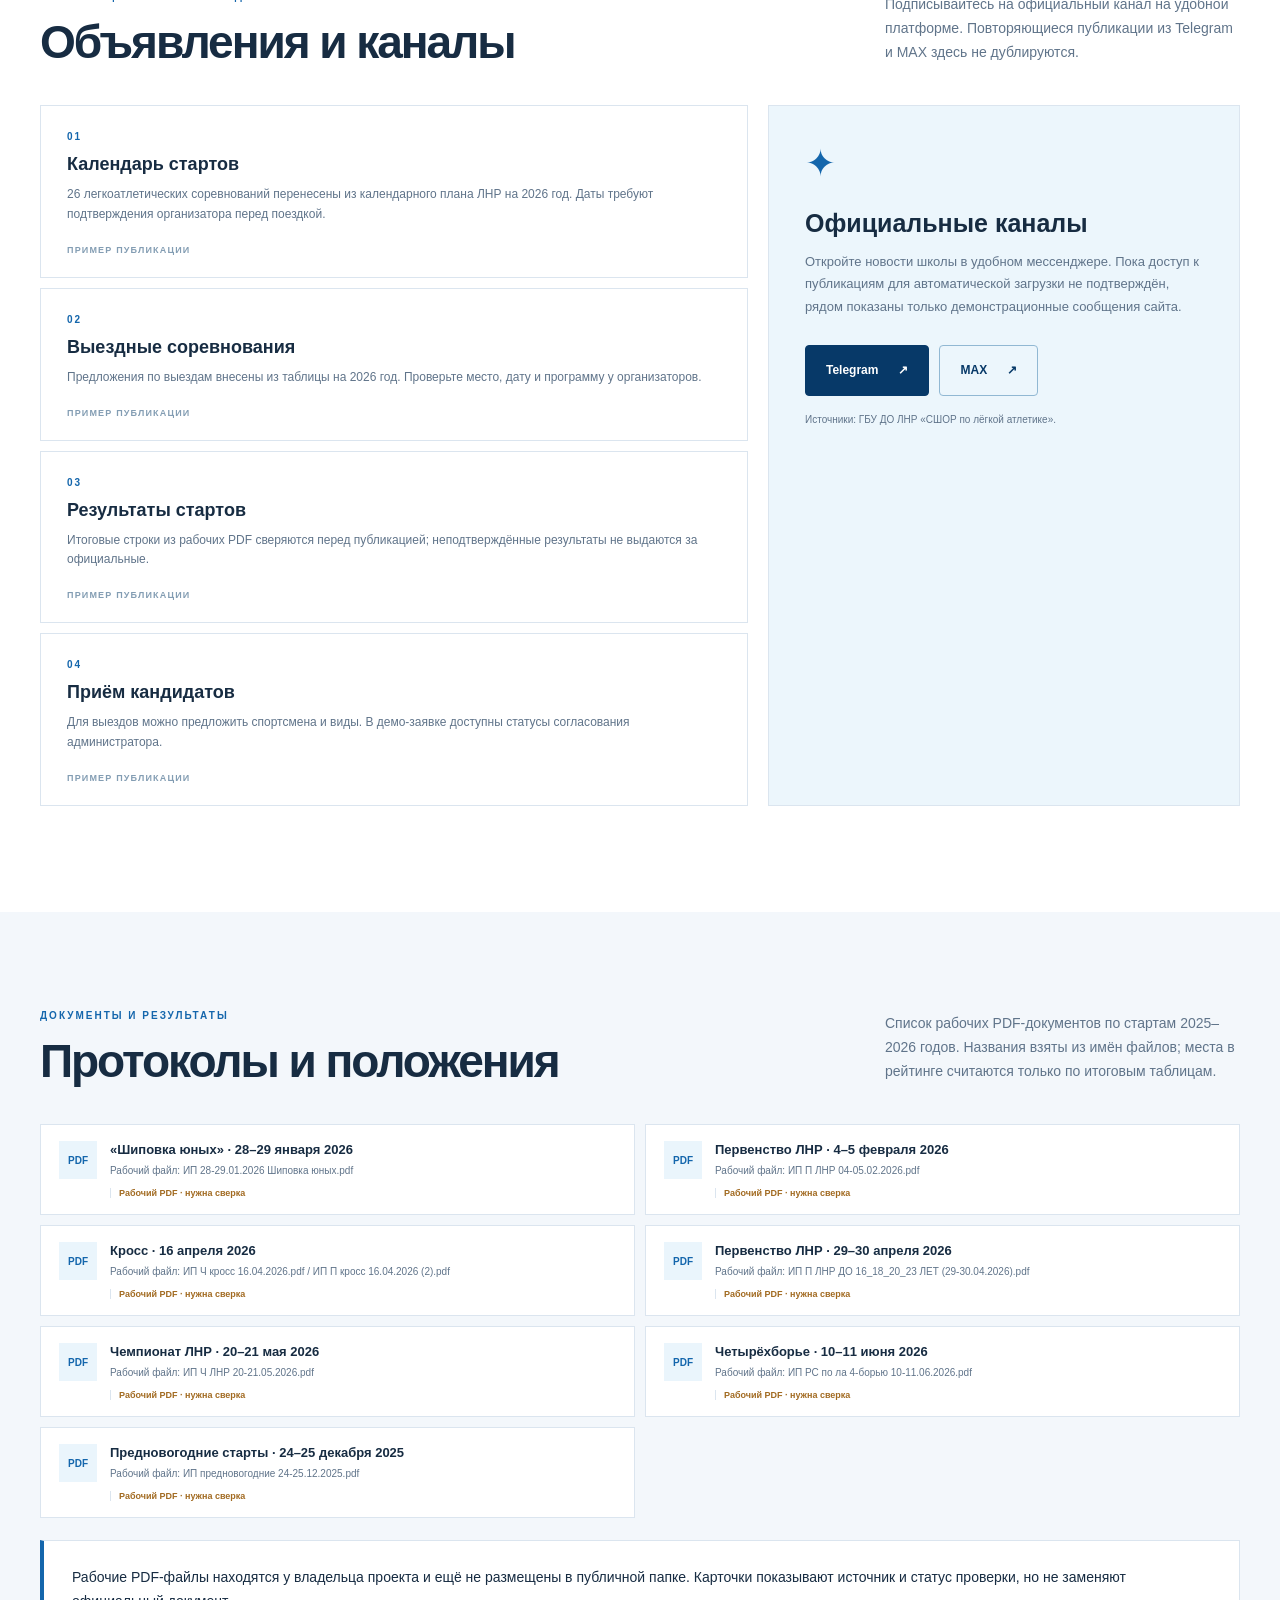
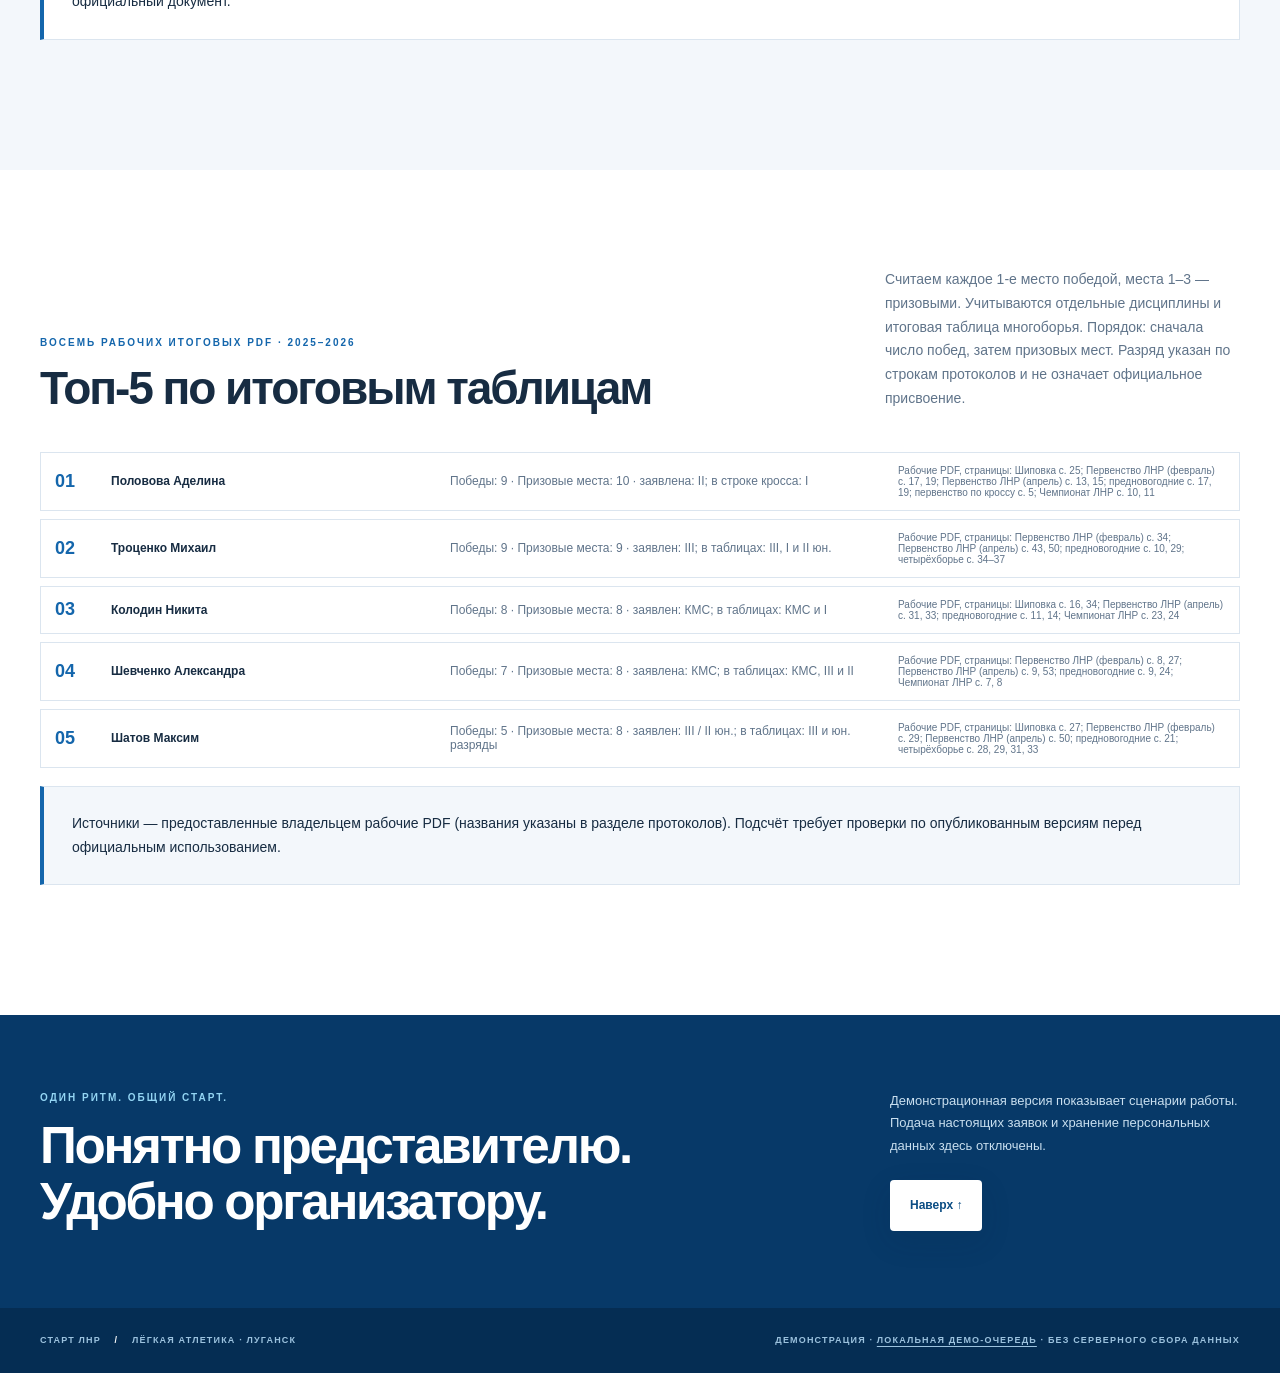
==== commit fc1861f0: "Add verified rankings and demo review workflow" ====
--- a/index.html
+++ b/index.html
@@ -20,16 +20,16 @@
 
 <section class="events-section section" id="events"><div class="shell"><div class="section-heading"><div><span class="kicker">КАРТОЧКИ СОБЫТИЙ</span><h2>Соревнования</h2></div><p>Листайте карточки горизонтально или воспользуйтесь стрелками. Прошедшая дата не подтверждает проведение старта.</p></div><div class="filters"><button class="filter active" data-filter="all" aria-pressed="true">Все</button><button class="filter" data-filter="planned" aria-pressed="false">Предстоящие</button><button class="filter" data-filter="past" aria-pressed="false">Прошедшие</button></div><div class="slider-controls"><button type="button" id="sliderPrev" aria-label="Предыдущие соревнования">←</button><span id="sliderCount" aria-live="polite"></span><button type="button" id="sliderNext" aria-label="Следующие соревнования">→</button></div><div class="event-grid" id="eventGrid" tabindex="0" aria-label="Слайдер соревнований"></div></div></section>
 
-<section class="section shell" id="trips"><div class="section-heading"><div><span class="kicker">ПРЕДЛОЖЕНИЯ ПО ВЫЕЗДАМ · 2026</span><h2>Выездные соревнования</h2></div><p>Выезды перенесены из предоставленной таблицы предложений. Даты включают дни приезда и отъезда; предложение не подтверждает поездку, состав или результат.</p></div><p class="source-note">Выездные соревнования отмечены оранжевым в календаре и слайдере. <a href="https://rusathletics.info/meropriyatiya/calendar/" target="_blank" rel="noopener noreferrer">Сверить мероприятия на сайте ВФЛА ↗</a></p></section>
+<section class="section shell" id="trips"><div class="section-heading"><div><span class="kicker">ПРЕДЛОЖЕНИЯ ПО ВЫЕЗДАМ · 2026</span><h2>Выездные соревнования</h2></div><p>Выезды перенесены из предоставленной таблицы предложений. Даты включают дни приезда и отъезда; предложение не подтверждает поездку, состав или результат.</p></div><div class="trip-toolbar"><span class="source-note">Оранжевые карточки — предложения, которые нужно проверить у организатора.</span><button class="button button-blue" id="suggestTrip" type="button">Предложить выезд →</button></div><div class="slider-controls trip-slider-controls"><button type="button" id="tripPrev" aria-label="Предыдущие выезды">←</button><span id="tripSliderCount" aria-live="polite"></span><button type="button" id="tripNext" aria-label="Следующие выезды">→</button></div><div class="trip-slider" id="tripSlider" tabindex="0" aria-label="Слайдер предложений по выездам"></div><p class="source-note">Перед заявкой сверяйте дату и программу на <a href="https://rusathletics.info/meropriyatiya/calendar/" target="_blank" rel="noopener noreferrer">официальном календаре ВФЛА ↗</a>.</p></section>
 
-<section class="directory-section section" id="coaches"><div class="shell"><div class="section-heading"><div><span class="kicker">СПРАВОЧНИК ТРЕНЕРОВ</span><h2>Карточки тренеров</h2></div><p>Демонстрационные карточки показывают формат будущего справочника. Публикация реальных данных возможна только после проверки администратором.</p></div><div class="source-note"><strong>Примеры оформления</strong><p>Имена и сведения ниже вымышлены и не являются рекомендацией или подтверждением квалификации конкретных людей.</p><button class="button button-blue" id="newCoach" type="button">Я новый тренер →</button></div><div class="coach-grid" id="coachGrid"></div></div></section>
+<section class="directory-section section" id="coaches"><div class="shell"><div class="section-heading"><div><span class="kicker">СПРАВОЧНИК ТРЕНЕРОВ</span><h2>Карточки тренеров</h2></div><p>Демонстрационные карточки показывают формат будущего справочника. Реальные заявки пока не передаются администратору: очередь работает лишь в этом браузере.</p></div><div class="source-note"><strong>Примеры оформления</strong><p>Имена и сведения ниже вымышлены и не являются рекомендацией или подтверждением квалификации конкретных людей. До подключения сервера не вводите реальные персональные данные.</p><button class="button button-blue" id="newCoach" type="button">Я новый тренер →</button></div><div class="coach-grid" id="coachGrid"></div></div></section>
 
 <section class="news-section section" id="news"><div class="shell"><div class="section-heading"><div><span class="kicker">ИНФОРМАЦИОННАЯ ЛЕНТА · ДЕМО</span><h2>Объявления и каналы</h2></div><p>Подписывайтесь на официальный канал на удобной платформе. Повторяющиеся публикации из Telegram и MAX здесь не дублируются.</p></div><div class="news-layout"><div class="news-list" id="newsList"></div><aside class="news-connect"><div class="news-icon">✦</div><h3>Официальные каналы</h3><p>Откройте новости школы в удобном мессенджере. Пока доступ к публикациям для автоматической загрузки не подтверждён, рядом показаны только демонстрационные сообщения сайта.</p><div class="channel-actions"><a class="button button-blue" href="https://t.me/sdushorlugansk" target="_blank" rel="noopener noreferrer">Telegram <span>↗</span></a><a class="button button-outline" href="https://max.ru/id9403006509_gos" target="_blank" rel="noopener noreferrer">MAX <span>↗</span></a></div><small>Источники: ГБУ ДО ЛНР «СШОР по лёгкой атлетике».</small></aside></div></div></section>
 
-<section class="protocol-section section" id="protocols"><div class="shell"><div class="section-heading"><div><span class="kicker">ДОКУМЕНТЫ И РЕЗУЛЬТАТЫ</span><h2>Протоколы и положения</h2></div><p>Список рабочих PDF-документов по стартам 2025–2026 годов. Названия взяты из имён файлов; результаты публикуются только после сверки содержимого с официальным источником.</p></div><div class="document-links"><a class="button button-blue" href="https://max.ru/id9403006509_gos/AZxfyqD9YjM" target="_blank" rel="noopener noreferrer">Открыть публикацию MAX 1 ↗</a><a class="button button-blue" href="https://max.ru/id9403006509_gos/AZ8TdUbrYdU" target="_blank" rel="noopener noreferrer">Открыть публикацию MAX 2 ↗</a></div><div class="protocol-list" id="protocolList"></div><p class="source-note">PDF-файлы доступны владельцу проекта как рабочие материалы, но пока не скопированы в публичную папку сайта. Поэтому карточки не выдаются за подтверждённые результаты и ведут к доступным публикациям MAX.</p></div></section>
-<section class="section shell" id="ranking"><div class="section-heading"><div><span class="kicker">ПОДТВЕРЖДЁННЫЕ СТРОКИ ПРОТОКОЛОВ</span><h2>Топ‑5 атлетов ЛНР</h2></div><p>Демонстрационный список составлен только по найденным строкам итоговых протоколов местных стартов. Это не междисциплинарный рейтинг.</p></div><div class="ranking-list" id="rankingList"></div><p class="source-note">Места и результаты требуют дополнительной сверки с опубликованными версиями документов перед официальным использованием.</p></section>
+<section class="protocol-section section" id="protocols"><div class="shell"><div class="section-heading"><div><span class="kicker">ДОКУМЕНТЫ И РЕЗУЛЬТАТЫ</span><h2>Протоколы и положения</h2></div><p>Список рабочих PDF-документов по стартам 2025–2026 годов. Названия взяты из имён файлов; места в рейтинге считаются только по итоговым таблицам.</p></div><div class="protocol-list" id="protocolList"></div><p class="source-note">Рабочие PDF-файлы находятся у владельца проекта и ещё не размещены в публичной папке. Карточки показывают источник и статус проверки, но не заменяют официальный документ.</p></div></section>
+<section class="section shell" id="ranking"><div class="section-heading"><div><span class="kicker">ВОСЕМЬ РАБОЧИХ ИТОГОВЫХ PDF · 2025–2026</span><h2>Топ‑5 по итоговым таблицам</h2></div><p>Считаем каждое 1-е место победой, места 1–3 — призовыми. Учитываются отдельные дисциплины и итоговая таблица многоборья. Порядок: сначала число побед, затем призовых мест. Разряд указан по строкам протоколов и не означает официальное присвоение.</p></div><div class="ranking-list" id="rankingList"></div><p class="source-note">Источники — предоставленные владельцем рабочие PDF (названия указаны в разделе протоколов). Подсчёт требует проверки по опубликованным версиям перед официальным использованием.</p></section>
 
 <section class="closing"><div class="shell closing-inner"><div><span class="kicker">ОДИН РИТМ. ОБЩИЙ СТАРТ.</span><h2>Понятно представителю.<br>Удобно организатору.</h2></div><div><p>Демонстрационная версия показывает сценарии работы. Подача настоящих заявок и хранение персональных данных здесь отключены.</p><a class="button button-white" href="#top">Наверх ↑</a></div></div></section>
-</main><footer class="footer"><div class="shell footer-inner"><span>СТАРТ ЛНР <span class="footer-divider">/</span> ЛЁГКАЯ АТЛЕТИКА · ЛУГАНСК</span><span>ДЕМОНСТРАЦИЯ · БЕЗ СБОРА ДАННЫХ</span></div></footer><nav class="quick-nav" aria-label="Быстрые переходы"><a href="#calendar">Календарь ↓</a><a href="#protocols">Протоколы ↓</a><a href="#top">Наверх ↑</a></nav>
+</main><footer class="footer"><div class="shell footer-inner"><span>СТАРТ ЛНР <span class="footer-divider">/</span> ЛЁГКАЯ АТЛЕТИКА · ЛУГАНСК</span><span>ДЕМОНСТРАЦИЯ · <a href="admin.html">ЛОКАЛЬНАЯ ДЕМО-ОЧЕРЕДЬ</a> · БЕЗ СЕРВЕРНОГО СБОРА ДАННЫХ</span></div></footer><nav class="quick-nav" aria-label="Быстрые переходы"><a href="#calendar">Календарь ↓</a><a href="#protocols">Протоколы ↓</a><a href="#top">Наверх ↑</a></nav>
 <div class="modal-backdrop hidden" id="modalBackdrop"><section class="modal" role="dialog" aria-modal="true" aria-labelledby="modalTitle"><button class="modal-close" id="modalClose" aria-label="Закрыть">×</button><div id="modalContent"></div></section></div>
 </body></html>
--- a/styles.css
+++ b/styles.css
@@ -53,18 +53,21 @@
 .calendar-side{padding:32px;display:flex;flex-direction:column;align-items:flex-start;background:#073968;color:white;position:relative;overflow:hidden}.calendar-side:after{content:"↗";position:absolute;right:-30px;bottom:15px;font-size:210px;color:#ffffff0c;line-height:1}.side-label{color:#a7dcf7;font-size:10px;letter-spacing:.19em;font-weight:850}.calendar-side h3{font-size:31px;line-height:1.15;letter-spacing:-.04em;margin:35px 0 12px;z-index:1}.calendar-side p{color:#c6dcee;font-size:13px}.calendar-side .text-button{color:white;margin-top:13px;z-index:1}.mini-stats{margin-top:auto;width:100%;display:flex;gap:34px;padding-top:40px;border-top:1px solid #ffffff35;z-index:1}.mini-stats div{display:flex;align-items:center;gap:10px}.mini-stats b{font-size:29px}.mini-stats span{font-size:10px;line-height:1.4;color:#bcd6e8}
 .event-card{min-height:295px}.event-card h3{font-size:21px}.event-symbol{pointer-events:none}.trip-card{border-top:3px solid #e89c43}.trip-card .event-type,.trip-card .event-bottom .text-button{color:#ad601f}.tag-planned{color:#3471a2}.text-button{border:0;background:none;color:var(--blue);font-size:12px;font-weight:850;padding:8px 0;cursor:pointer}.text-button:hover{text-decoration:underline}.event-bottom{align-items:center}.event-bottom span:first-child{font-size:10px;max-width:65%}.event-bottom .text-button{white-space:nowrap}.event-bottom .text-button:last-child{font-size:11px}
 .trip-board{padding:0 28px 28px}.trip-board-head{display:flex;align-items:center;justify-content:space-between;gap:20px;padding:24px 0;border-bottom:1px solid var(--line)}.trip-board-head strong{font-size:17px}.status-badge{padding:9px 12px;background:#fdf0dc;color:#ae6918;border-radius:99px;font-size:10px;font-weight:850;white-space:nowrap}.request-row{padding:20px 0;border-bottom:1px solid var(--line);display:flex;justify-content:space-between;gap:24px}.request-row strong{font-size:14px}.request-row small{display:block;color:var(--muted);font-size:11px;line-height:1.5;margin-top:6px}.request-right{text-align:right;min-width:275px}.request-status{font-weight:800;font-size:11px;color:#9b6a2e}.request-status.approved{color:#168569}.request-status.declined{color:#a84b4b}.request-status.clarification{color:#226a9e}.request-controls{display:flex;gap:6px;justify-content:flex-end;flex-wrap:wrap;margin-top:9px}.decision{border:1px solid var(--line);background:#fff;padding:7px 8px;border-radius:3px;font-size:10px;color:#486681}.decision:hover,.decision.selected{background:#e9f3fc;border-color:#88bfe6;color:#075584}.trip-board>.button{margin-top:22px}
+.trip-toolbar{display:flex;align-items:center;justify-content:space-between;gap:20px;margin-bottom:18px}.trip-toolbar .source-note{margin:0;flex:1}.trip-slider{display:flex;gap:18px;overflow-x:auto;scroll-snap-type:x mandatory;scrollbar-width:thin;padding:4px 4px 24px}.trip-slide{flex:0 0 min(520px,calc(100% - 4px));scroll-snap-align:start;border-top:3px solid #e89c43}.trip-slide .trip-date{font-size:14px;color:var(--navy);font-weight:750;margin:22px 0 5px}.trip-slide>small{color:var(--muted);font-size:11px;line-height:1.5}.trip-slide-actions{display:flex;gap:10px;flex-wrap:wrap;margin-top:23px}.trip-slider-controls{margin:0 0 12px}.coach-avatar{object-fit:cover;border-radius:12px}
+.admin-page{background:var(--pale)}.admin-page .section{min-height:calc(100vh - 157px)}.admin-toolbar{display:flex;align-items:center;gap:12px;flex-wrap:wrap;margin-bottom:22px}.admin-toolbar>span{font-size:12px;color:var(--muted);font-weight:750}.admin-list{display:grid;gap:14px;margin-bottom:28px}.admin-request{background:#fff;border:1px solid var(--line);padding:23px 26px}.admin-request.approved{border-left:4px solid #168569}.admin-request.declined{border-left:4px solid #a84b4b;opacity:.75}.admin-request.clarification{border-left:4px solid #226a9e}.admin-request-head{display:flex;align-items:center;justify-content:space-between;gap:16px}.admin-request h2{font-size:21px;margin:11px 0 16px}.admin-status{font-size:10px;font-weight:850;color:var(--blue);text-transform:uppercase;letter-spacing:.1em}.admin-request-details{border-top:1px solid var(--line);border-bottom:1px solid var(--line);padding:10px 0;margin-bottom:12px}.admin-request-details p{font-size:12px;color:var(--muted);margin:7px 0}.admin-request-details strong{color:var(--ink)}.admin-actions{display:flex;gap:8px;flex-wrap:wrap;margin-top:18px}.admin-request small{font-size:10px;color:var(--muted)}.footer a{color:inherit;text-decoration:underline;text-underline-offset:3px}
 .button-blue{background:var(--navy);color:white;border:1px solid var(--navy)}.button-blue:hover{background:#135a98}
 .directory-section{background:#f3f7fb}.coach-grid{display:grid;grid-template-columns:repeat(3,1fr);gap:18px}.coach-card{padding:28px}.coach-avatar{width:50px;height:50px;background:#e9f3fc;color:var(--blue);display:grid;place-items:center;font-weight:900;font-size:14px}.coach-card h3{margin:26px 0 11px;font-size:20px}.coach-card p{color:var(--muted);font-size:12px;line-height:1.6;margin:0 0 20px}.coach-card small{border-top:1px solid var(--line);padding-top:17px;display:block;color:var(--blue);font-size:11px;font-weight:750}
 .news-layout{display:grid;grid-template-columns:1.5fr 1fr;gap:20px}.news-item{padding:20px 26px;position:relative}.news-item+.news-item{margin-top:10px}.news-count{font-size:10px;color:var(--blue);font-weight:900;letter-spacing:.2em}.news-item h3{font-size:18px;margin:10px 0}.news-item p{font-size:12px;color:var(--muted);line-height:1.6;margin:0 0 15px}.news-item small{font-size:9px;letter-spacing:.13em;color:#839db3;font-weight:800}.news-connect{padding:36px;background:#ecf6fc}.news-icon{font-size:37px;color:var(--blue)}.news-connect h3{font-size:25px;margin:24px 0 12px}.news-connect p{line-height:1.7;color:var(--muted);font-size:13px;margin-bottom:27px}.news-connect small{font-size:10px;line-height:1.5;color:var(--muted);display:block;margin-top:16px}
 .modal-open{overflow:hidden}.modal-backdrop{position:fixed;inset:0;z-index:20;background:#072344ba;display:flex;align-items:center;justify-content:center;padding:18px}.modal-backdrop.hidden{display:none}.modal{background:white;width:min(680px,100%);max-height:min(90vh,850px);overflow-y:auto;position:relative;box-shadow:0 20px 80px #01172980;padding:37px 42px}.modal-close{position:absolute;right:16px;top:12px;border:0;background:#f1f6fa;color:#285473;width:32px;height:32px;border-radius:3px;font-size:23px}.modal h2{font-size:clamp(26px,4vw,36px);line-height:1.15;letter-spacing:-.04em;margin:10px 30px 20px 0}.modal-details{background:#f3f7fb;padding:15px 22px}.detail-line{margin:10px 0;color:var(--muted);font-size:12px}.detail-line strong{color:var(--ink)}.detail-tabs{display:flex;gap:8px;border-bottom:1px solid var(--line);margin-top:25px;flex-wrap:wrap}.detail-tabs button{border:0;background:transparent;padding:12px 13px;color:var(--muted);font-size:12px;font-weight:750}.detail-tabs button.active{color:var(--blue);box-shadow:inset 0 -2px var(--blue)}.detail-panel{min-height:130px;padding:18px 0}.detail-panel h3{font-size:16px;margin:0 0 9px}.detail-panel p,.modal .muted{line-height:1.7;font-size:13px;color:var(--muted)}.modal-actions{border-top:1px solid var(--line);padding-top:20px}.notice{font-size:11px;color:#7d6870;line-height:1.6;background:#f8f4ee;padding:10px 13px}.demo-form{display:grid;gap:13px}.form-field{font-size:12px;font-weight:750;color:var(--ink);display:grid;gap:7px}.form-field input,.form-field textarea{font:inherit;font-weight:400;border:1px solid #cad8e5;padding:12px 13px;border-radius:3px;color:var(--ink);width:100%;background:white}.form-field textarea{min-height:94px;resize:vertical}.demo-form .button{justify-content:center}
 @media(max-width:1000px){.calendar-layout{grid-template-columns:1.5fr 1fr}.calendar-day,.day-blank{min-height:65px}.calendar-side{padding:23px}.mini-stats{gap:15px}.calendar-side h3{font-size:25px}}
 @media(max-width:760px){.calendar-layout,.news-layout{grid-template-columns:1fr}.calendar-side{min-height:260px}.mini-stats{margin-top:25px}.coach-grid{grid-template-columns:1fr}.request-row{flex-direction:column;gap:10px}.request-right{text-align:left;min-width:0}.request-controls{justify-content:flex-start}.trip-board-head{align-items:start;flex-direction:column}.calendar-day,.day-blank{min-height:62px;padding:8px}.calendar-grid{gap:3px;padding:7px 9px 16px}.calendar-day small{font-size:8px;margin-top:5px}.modal{padding:27px 20px}.event-card h3{margin-bottom:18px}}
+@media(max-width:760px){.trip-toolbar{align-items:stretch;flex-direction:column}.trip-toolbar .button{justify-content:center}.trip-slide{flex-basis:calc(100% - 4px)}}
 @media(max-width:420px){.calendar-day,.day-blank{min-height:52px;padding:5px}.calendar-day small{font-size:7px}.calendar-legend{gap:10px}.news-connect{padding:25px}.event-bottom{flex-wrap:wrap;padding:10px 0}.event-bottom span:first-child{max-width:100%}}
 @media print{.calendar-section,.directory-section,.news-section,#trips,.modal-backdrop{display:none!important}}
 .channel-actions{display:flex;flex-wrap:wrap;gap:10px}.button-outline{border:1px solid #91b8d3;background:transparent;color:var(--navy)}.button-outline:hover{background:#fff}
 .admin-demo{display:flex;align-items:center;justify-content:space-between;gap:20px;margin-top:18px;background:white;border:1px solid var(--line);padding:22px 26px}.admin-demo strong{font-size:15px}.admin-demo p{color:var(--muted);font-size:12px;line-height:1.6;margin:6px 0 0}.admin-demo .button{white-space:nowrap}.form-field select{border:1px solid #cad8e5;padding:12px 13px;border-radius:3px;background:#fff;color:var(--ink);width:100%;font:inherit;font-weight:400}.form-field input[type=file]{font-size:11px}.modal-actions .text-button{margin-left:15px}
 .result-list,.ranking-list{display:grid;gap:8px;margin:18px 0}.result-row,.ranking-row{display:grid;grid-template-columns:1.2fr 1.5fr auto;gap:12px;align-items:center;border:1px solid var(--line);padding:12px 14px;font-size:12px}.result-row span,.ranking-row span,.ranking-row small{color:var(--muted)}.ranking-row{grid-template-columns:44px 1.2fr 1.6fr 1.2fr;background:#fff}.ranking-number{font-size:18px!important;font-weight:900;color:var(--blue)!important}.request-controls{display:flex;flex-wrap:wrap;gap:8px;margin-top:12px}
-@media(max-width:760px){.admin-demo{align-items:flex-start;flex-direction:column}.modal-actions .text-button{margin-left:0;display:block}}
+@media(max-width:760px){.admin-demo{align-items:flex-start;flex-direction:column}.modal-actions .text-button{margin-left:0;display:block}.ranking-row{grid-template-columns:36px 1fr}.ranking-row>span:nth-of-type(2),.ranking-row small{grid-column:2}.ranking-row small{overflow-wrap:anywhere}}
 .admin-note{color:#286ba3!important}.suggestion-item{padding:12px;border:1px solid var(--line);color:var(--muted);font-size:12px}#suggestions h3{font-size:16px;margin-top:26px}
 @media print{#workflow{display:none!important}#preview{padding:0!important}.hero,.calendar-section,.events-section,.directory-section,.news-section,#trips,.closing,.footer,.site-header{display:none!important}}
 /* Clear access to official documents and section navigation */
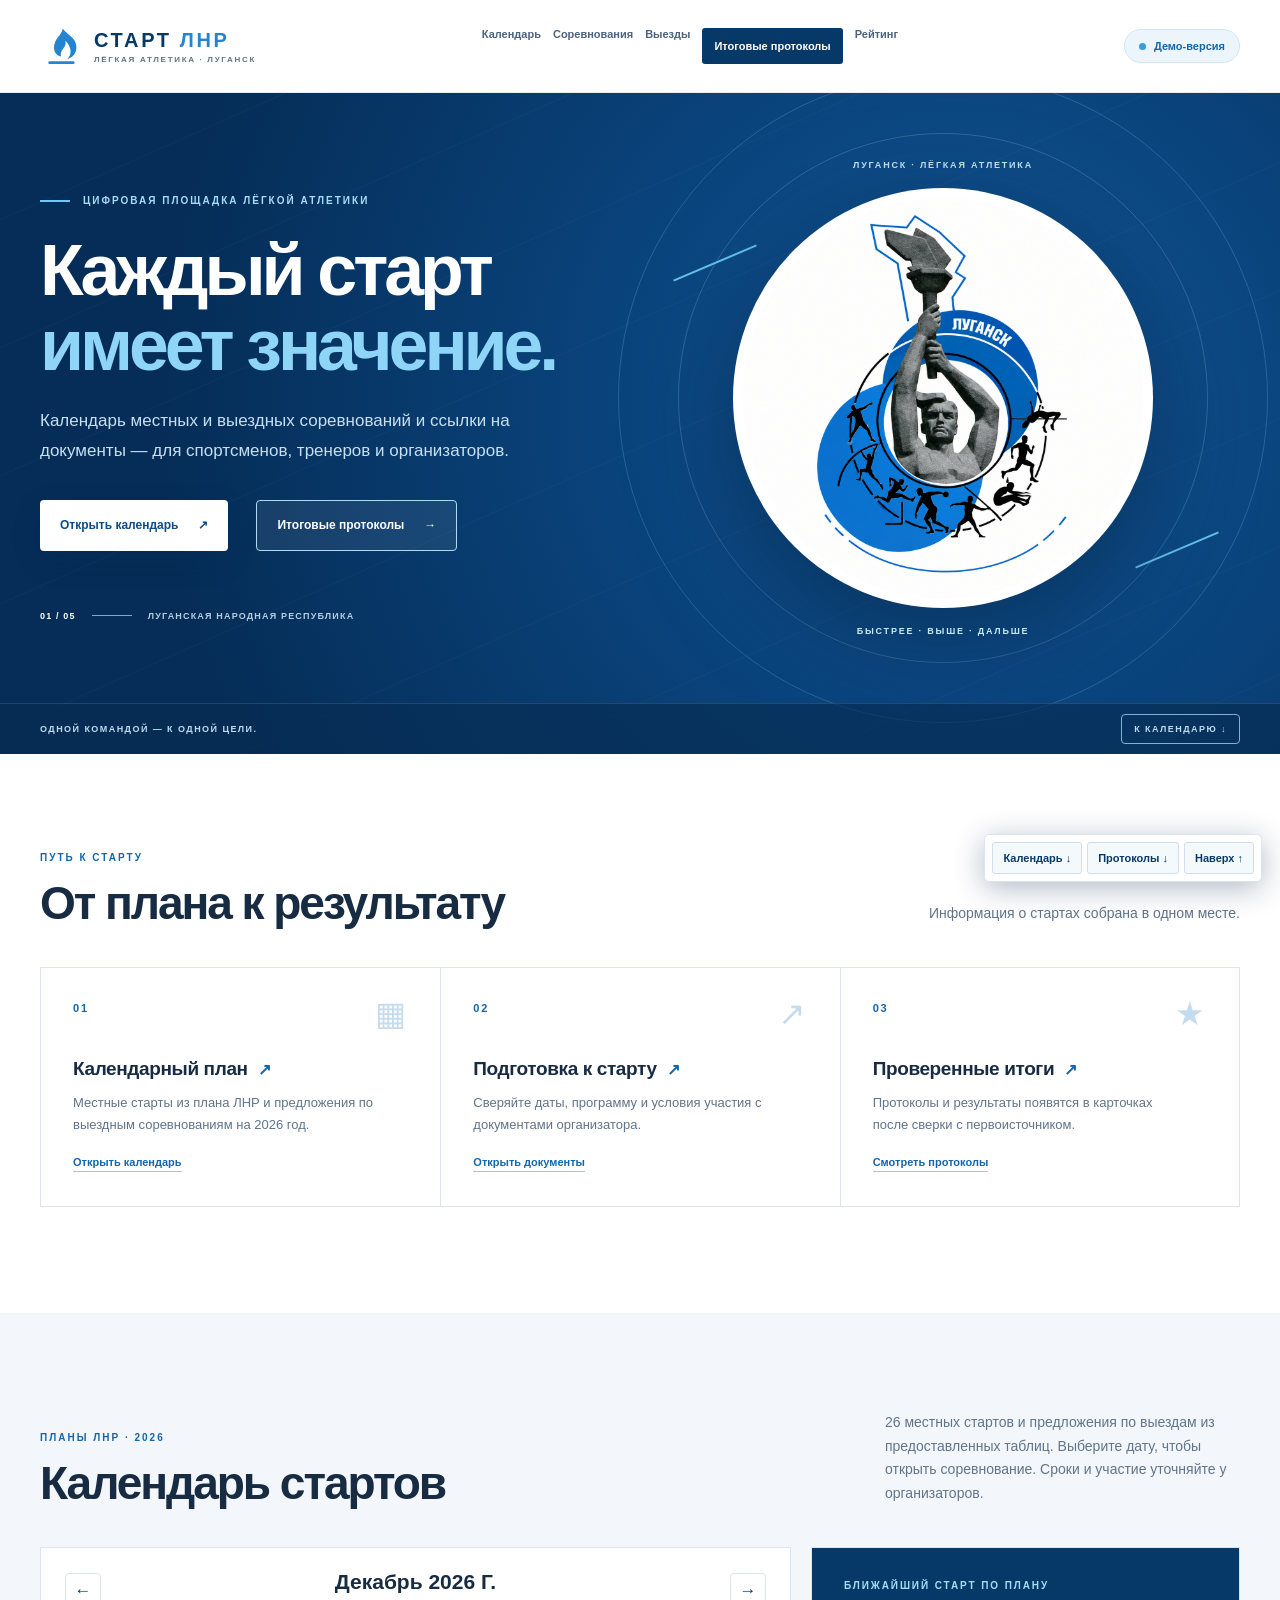
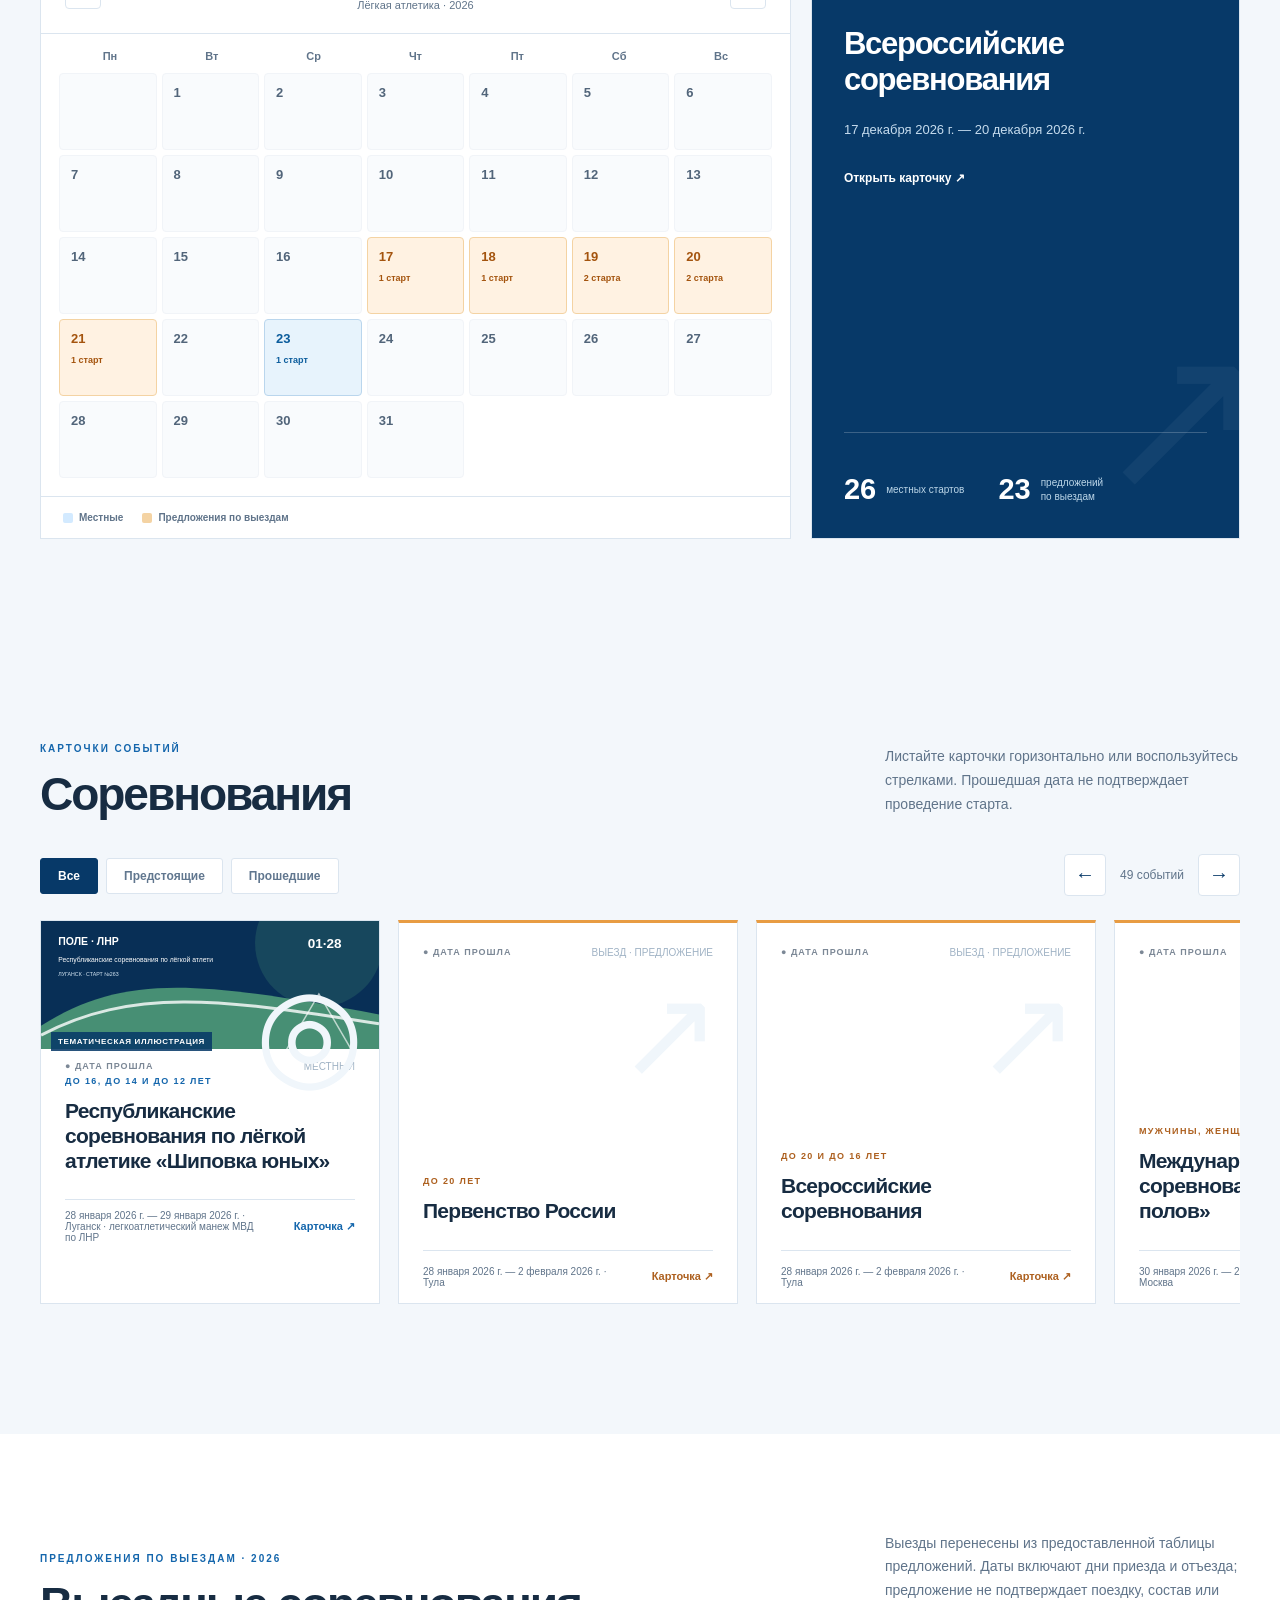
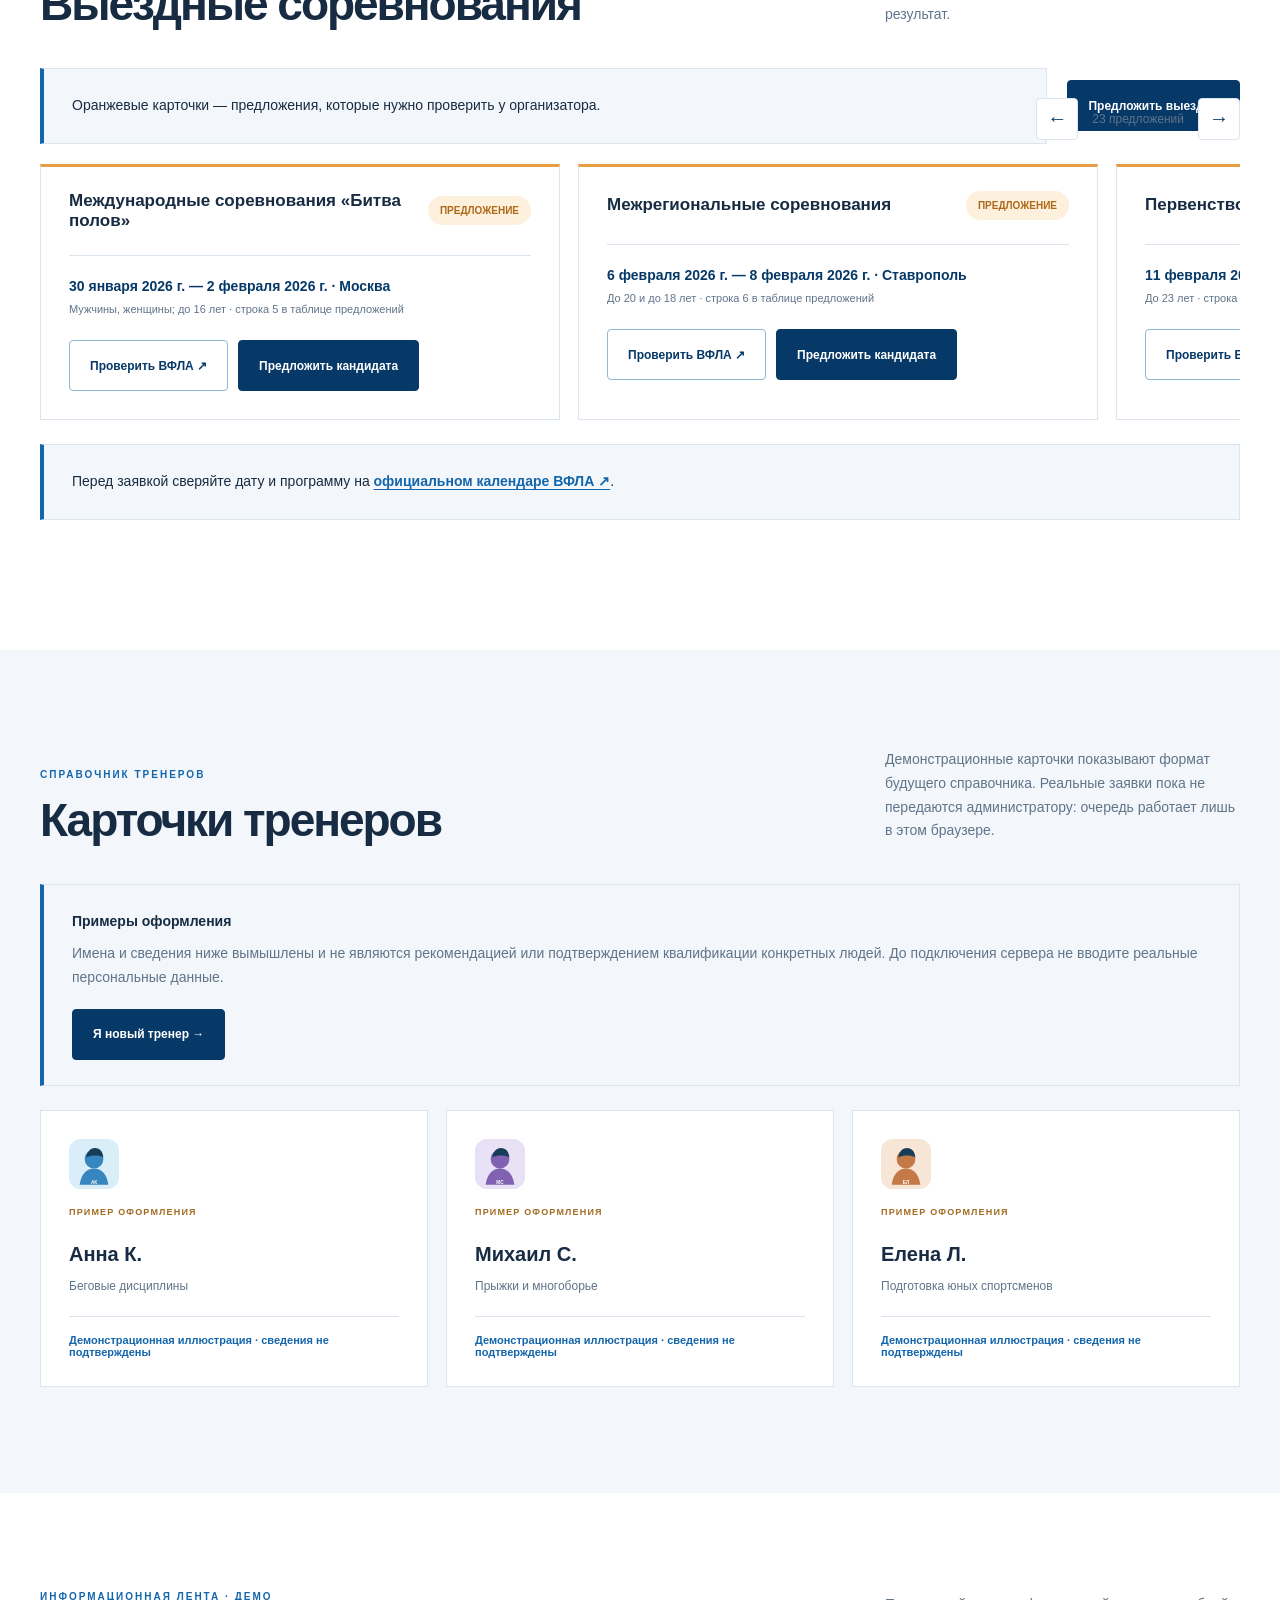
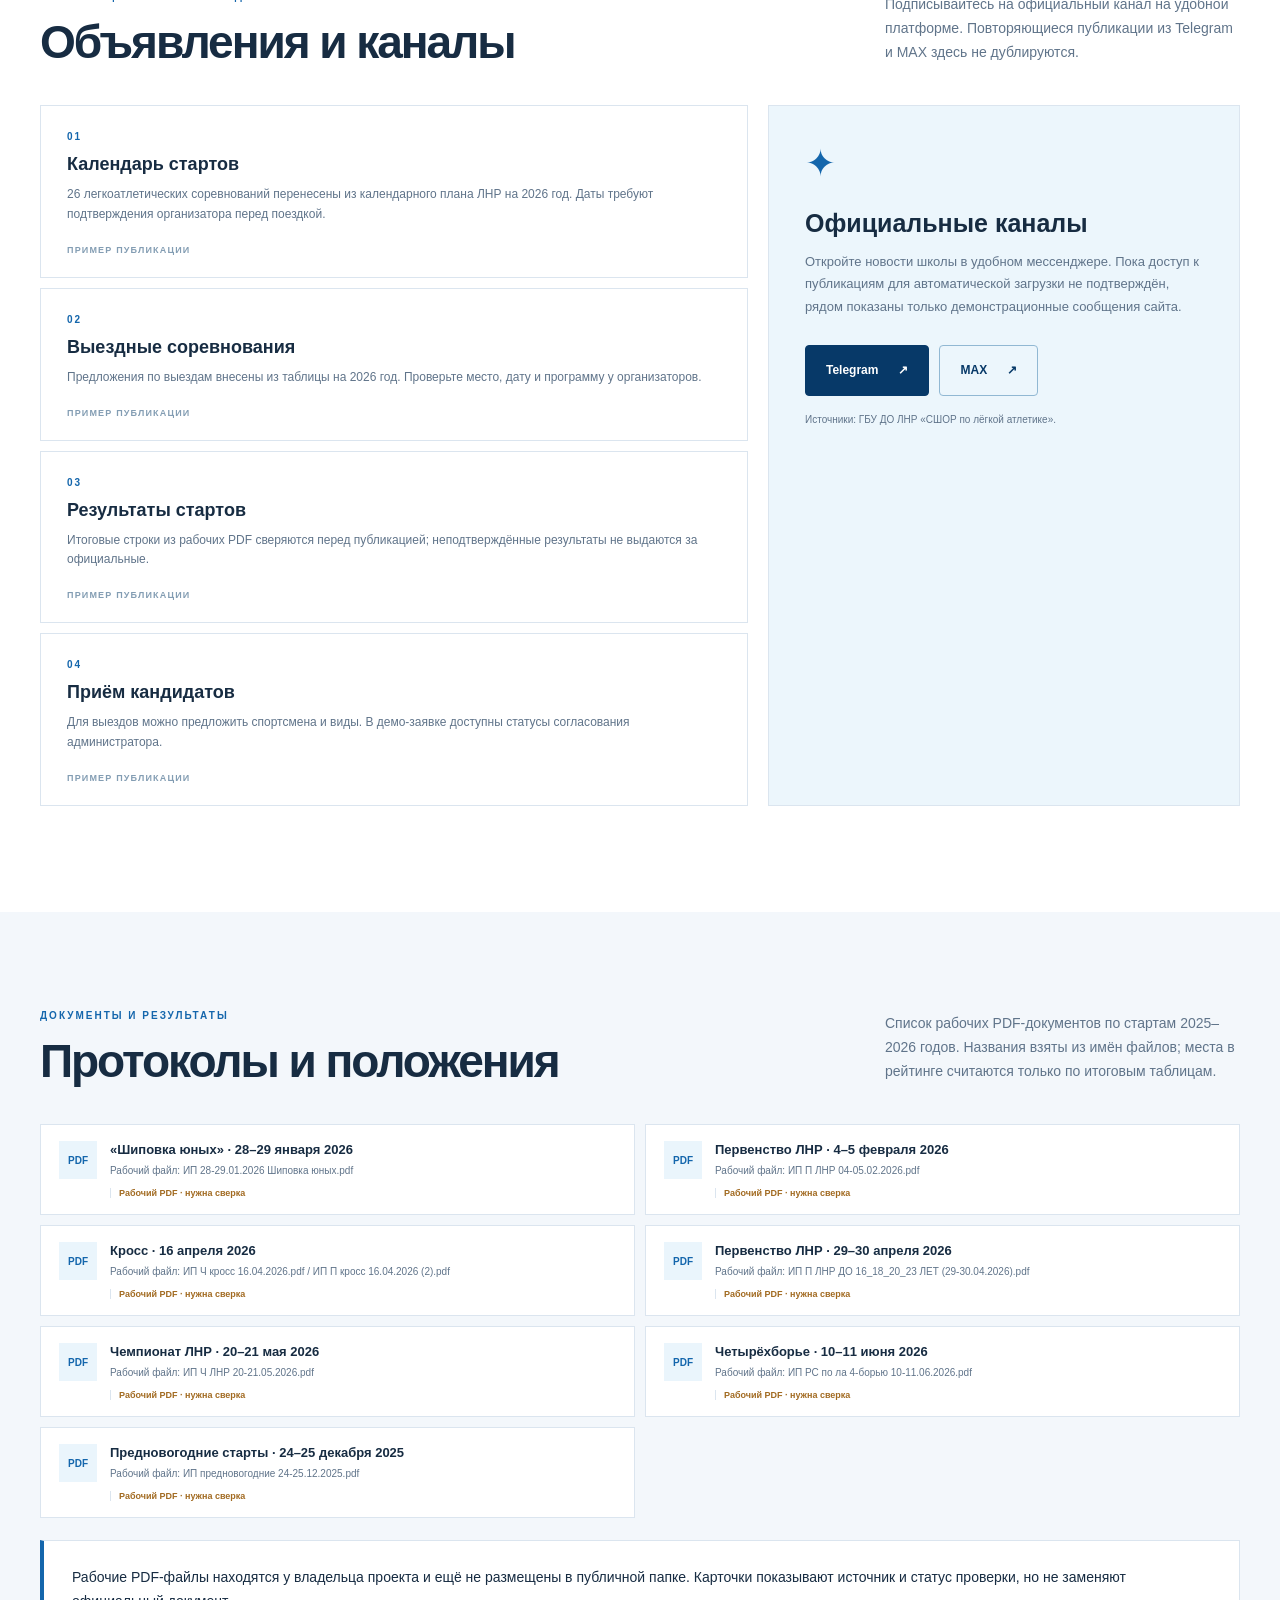
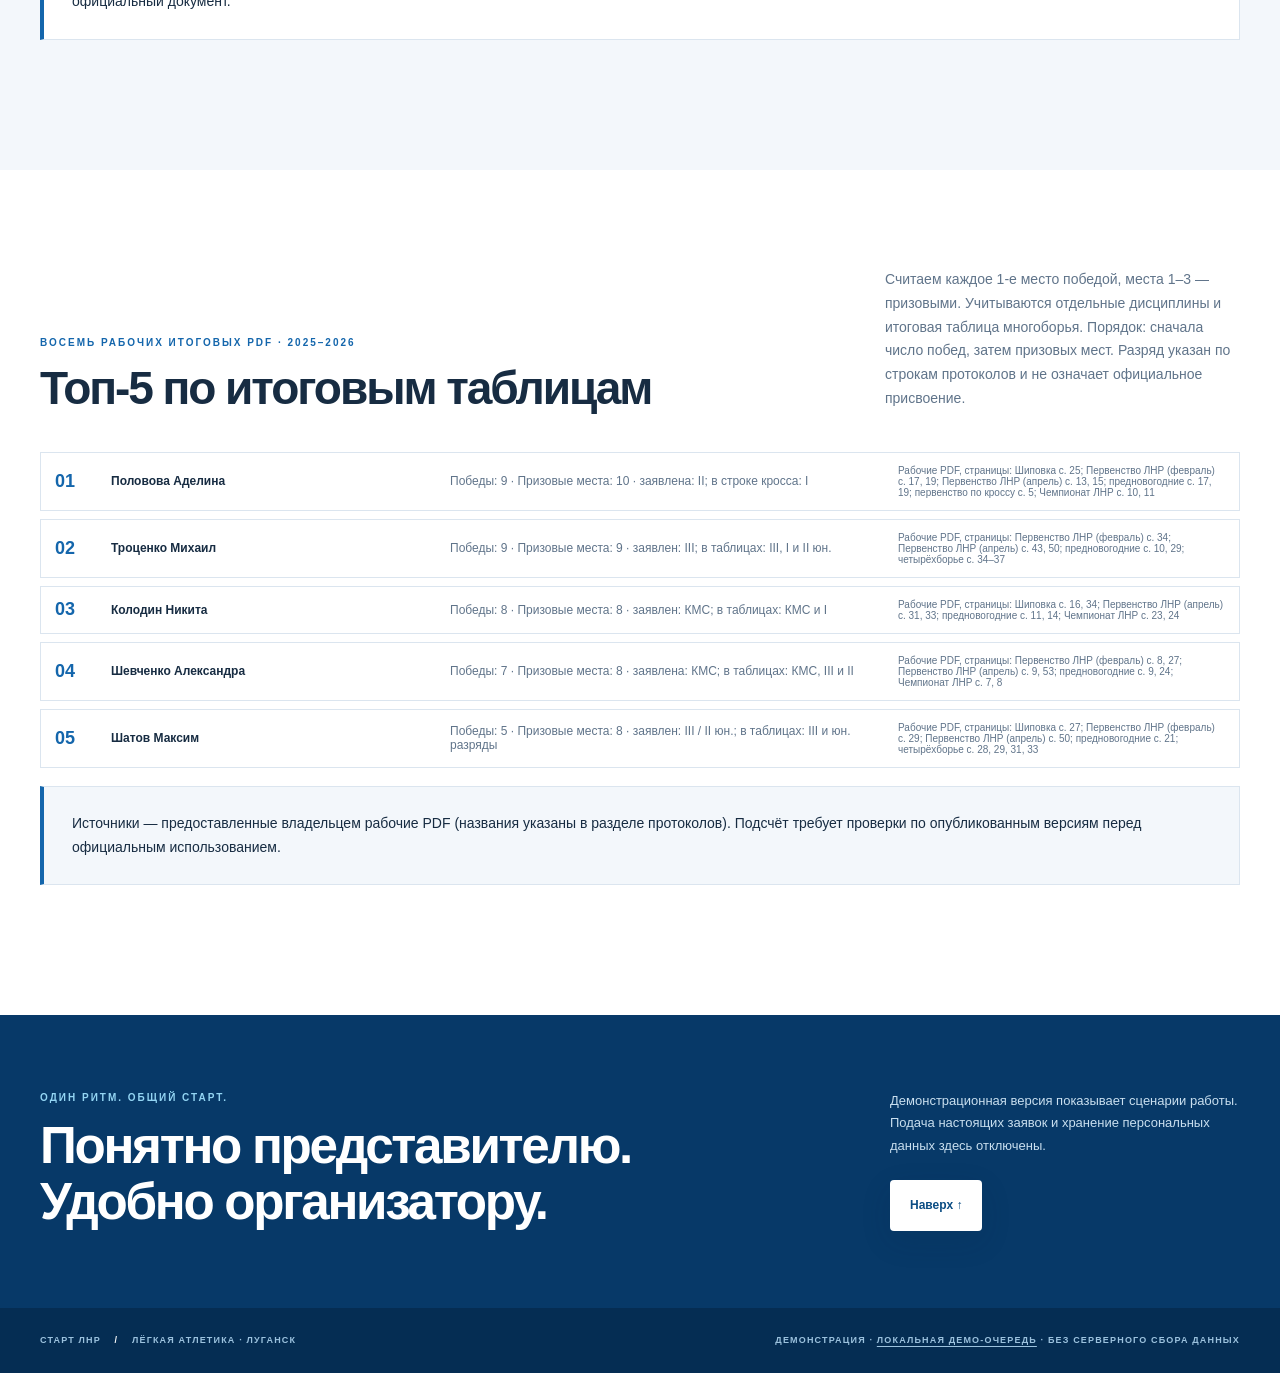
==== commit 05dff37f: "Replace hero emblem with text-free artwork" ====
--- a/index.html
+++ b/index.html
@@ -12,7 +12,7 @@
   <nav class="header-nav" aria-label="Разделы сайта"><a href="#calendar">Календарь</a><a href="#events">Соревнования</a><a href="#trips">Выезды</a><a class="nav-highlight" href="#protocols">Итоговые протоколы</a><a href="#ranking">Рейтинг</a></nav><span class="demo-pill"><span class="pulse"></span> Демо-версия</span>
 </div></header>
 <main id="content">
-<section class="hero" id="top"><div class="hero-grid shell"><div class="hero-copy"><p class="eyebrow"><span class="eyebrow-line"></span> ЦИФРОВАЯ ПЛОЩАДКА ЛЁГКОЙ АТЛЕТИКИ</p><h1>Каждый старт<br><em>имеет значение.</em></h1><p class="hero-lead">Календарь местных и выездных соревнований и ссылки на документы — для спортсменов, тренеров и организаторов.</p><div class="hero-actions"><a class="button button-white" href="#calendar">Открыть календарь <span>↗</span></a><a class="button button-hero-outline" href="#protocols">Итоговые протоколы <span>→</span></a></div><div class="hero-caption"><span class="caption-number">01 / 05</span><span class="caption-rule"></span><span>ЛУГАНСКАЯ НАРОДНАЯ РЕСПУБЛИКА</span></div></div><div class="hero-art"><div class="orbit orbit-outer"></div><div class="orbit orbit-inner"></div><span class="art-label art-label-top">ЛУГАНСК · ЛЁГКАЯ АТЛЕТИКА</span><div class="art-disc"><img src="emblem-original.jfif" alt="Эмблема спортивной школы олимпийского резерва по лёгкой атлетике"></div><span class="art-label art-label-bottom">БЫСТРЕЕ · ВЫШЕ · ДАЛЬШЕ</span><span class="art-stroke one"></span><span class="art-stroke two"></span></div></div><div class="hero-bottom"><div class="shell hero-bottom-inner"><span>ОДНОЙ КОМАНДОЙ — К ОДНОЙ ЦЕЛИ.</span><a class="hero-bottom-jump" href="#calendar">К КАЛЕНДАРЮ ↓</a></div></div></section>
+<section class="hero" id="top"><div class="hero-grid shell"><div class="hero-copy"><p class="eyebrow"><span class="eyebrow-line"></span> ЦИФРОВАЯ ПЛОЩАДКА ЛЁГКОЙ АТЛЕТИКИ</p><h1>Каждый старт<br><em>имеет значение.</em></h1><p class="hero-lead">Календарь местных и выездных соревнований и ссылки на документы — для спортсменов, тренеров и организаторов.</p><div class="hero-actions"><a class="button button-white" href="#calendar">Открыть календарь <span>↗</span></a><a class="button button-hero-outline" href="#protocols">Итоговые протоколы <span>→</span></a></div><div class="hero-caption"><span class="caption-number">01 / 05</span><span class="caption-rule"></span><span>ЛУГАНСКАЯ НАРОДНАЯ РЕСПУБЛИКА</span></div></div><div class="hero-art"><div class="orbit orbit-outer"></div><div class="orbit orbit-inner"></div><span class="art-label art-label-top">ЛУГАНСК · ЛЁГКАЯ АТЛЕТИКА</span><div class="art-disc"><img src="emblem-no-text.png" alt="Эмблема лёгкой атлетики Луганска без нижней надписи"></div><span class="art-label art-label-bottom">БЫСТРЕЕ · ВЫШЕ · ДАЛЬШЕ</span><span class="art-stroke one"></span><span class="art-stroke two"></span></div></div><div class="hero-bottom"><div class="shell hero-bottom-inner"><span>ОДНОЙ КОМАНДОЙ — К ОДНОЙ ЦЕЛИ.</span><a class="hero-bottom-jump" href="#calendar">К КАЛЕНДАРЮ ↓</a></div></div></section>
 
 <section class="section shell" id="workflow"><div class="section-heading"><div><span class="kicker">ПУТЬ К СТАРТУ</span><h2>От плана к результату</h2></div><p>Информация о стартах собрана в одном месте.</p></div><div class="steps"><a class="step step-link" href="#calendar"><span class="step-number">01</span><span class="step-icon">▦</span><h3>Календарный план <b>↗</b></h3><p>Местные старты из плана ЛНР и предложения по выездным соревнованиям на 2026 год.</p><span class="step-action">Открыть календарь</span></a><a class="step step-link" href="#protocols"><span class="step-number">02</span><span class="step-icon">↗</span><h3>Подготовка к старту <b>↗</b></h3><p>Сверяйте даты, программу и условия участия с документами организатора.</p><span class="step-action">Открыть документы</span></a><a class="step step-link" href="#protocols"><span class="step-number">03</span><span class="step-icon">★</span><h3>Проверенные итоги <b>↗</b></h3><p>Протоколы и результаты появятся в карточках после сверки с первоисточником.</p><span class="step-action">Смотреть протоколы</span></a></div></section>
 
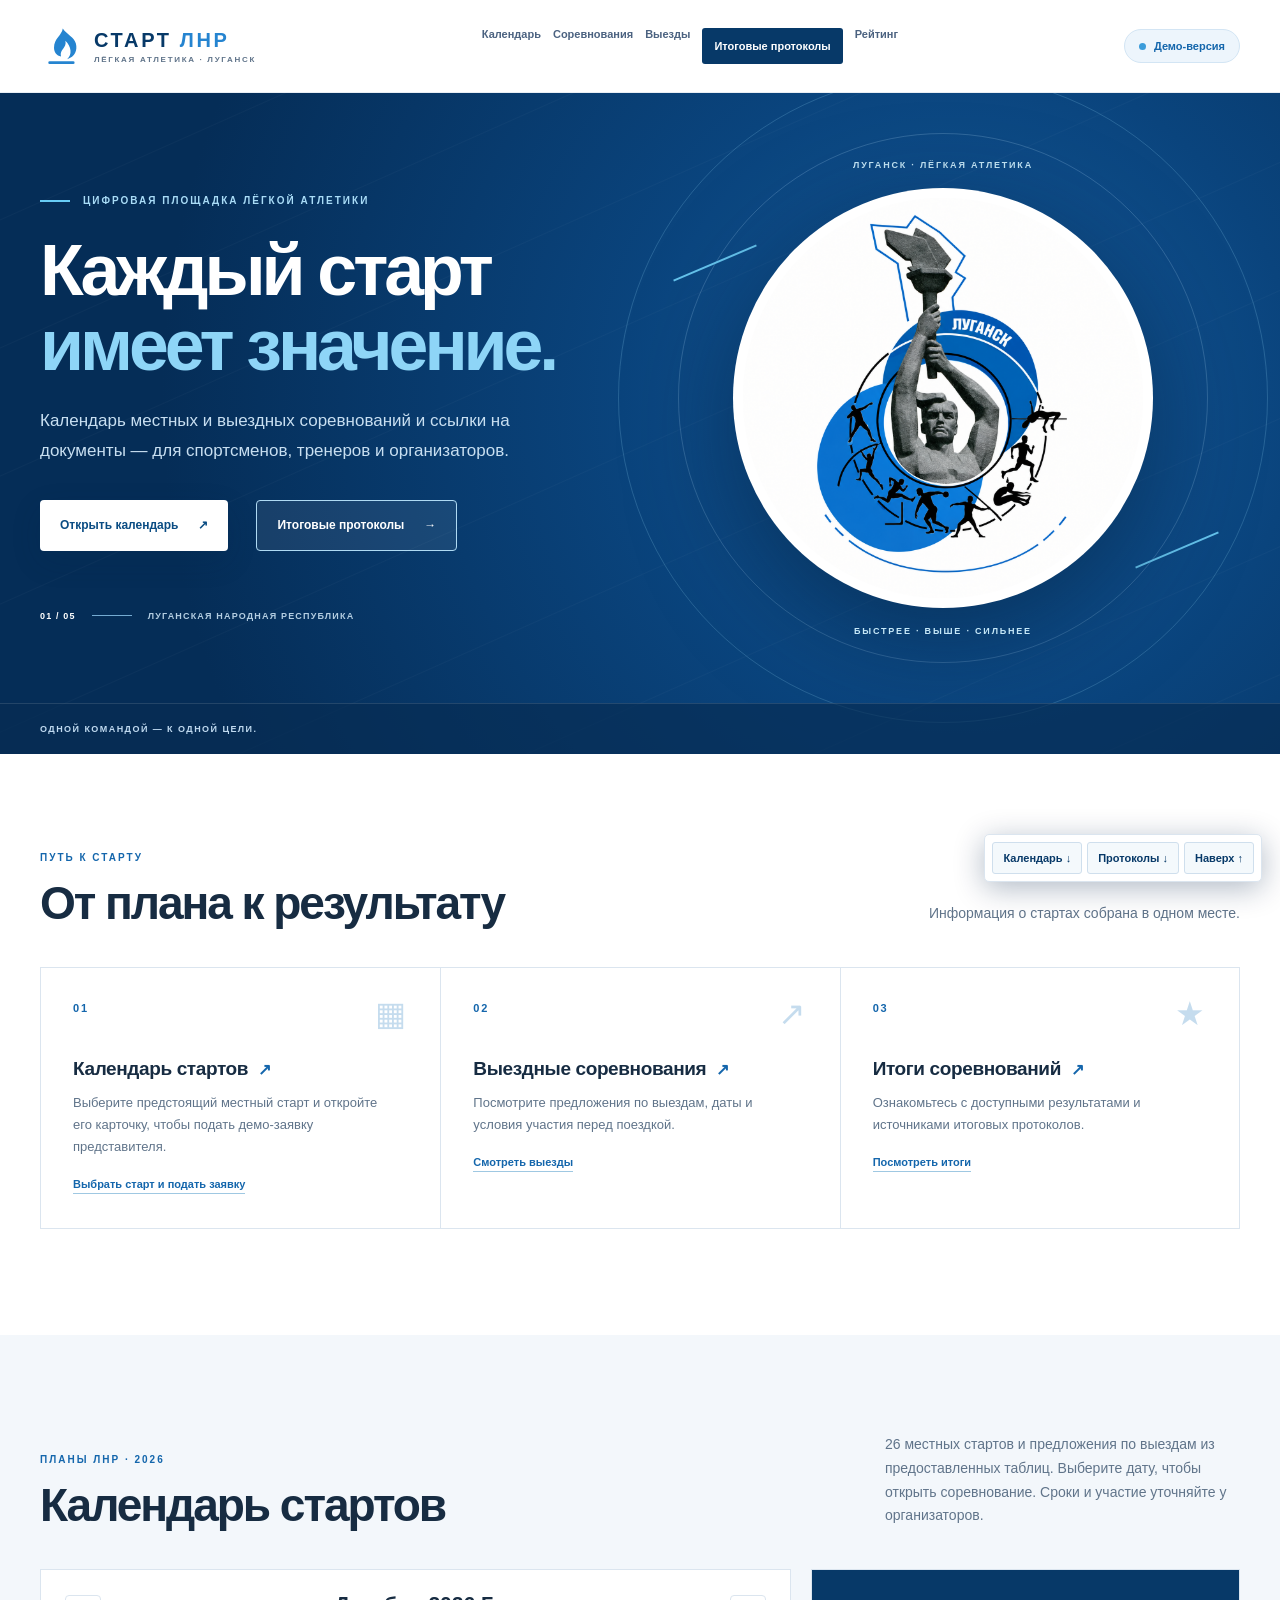
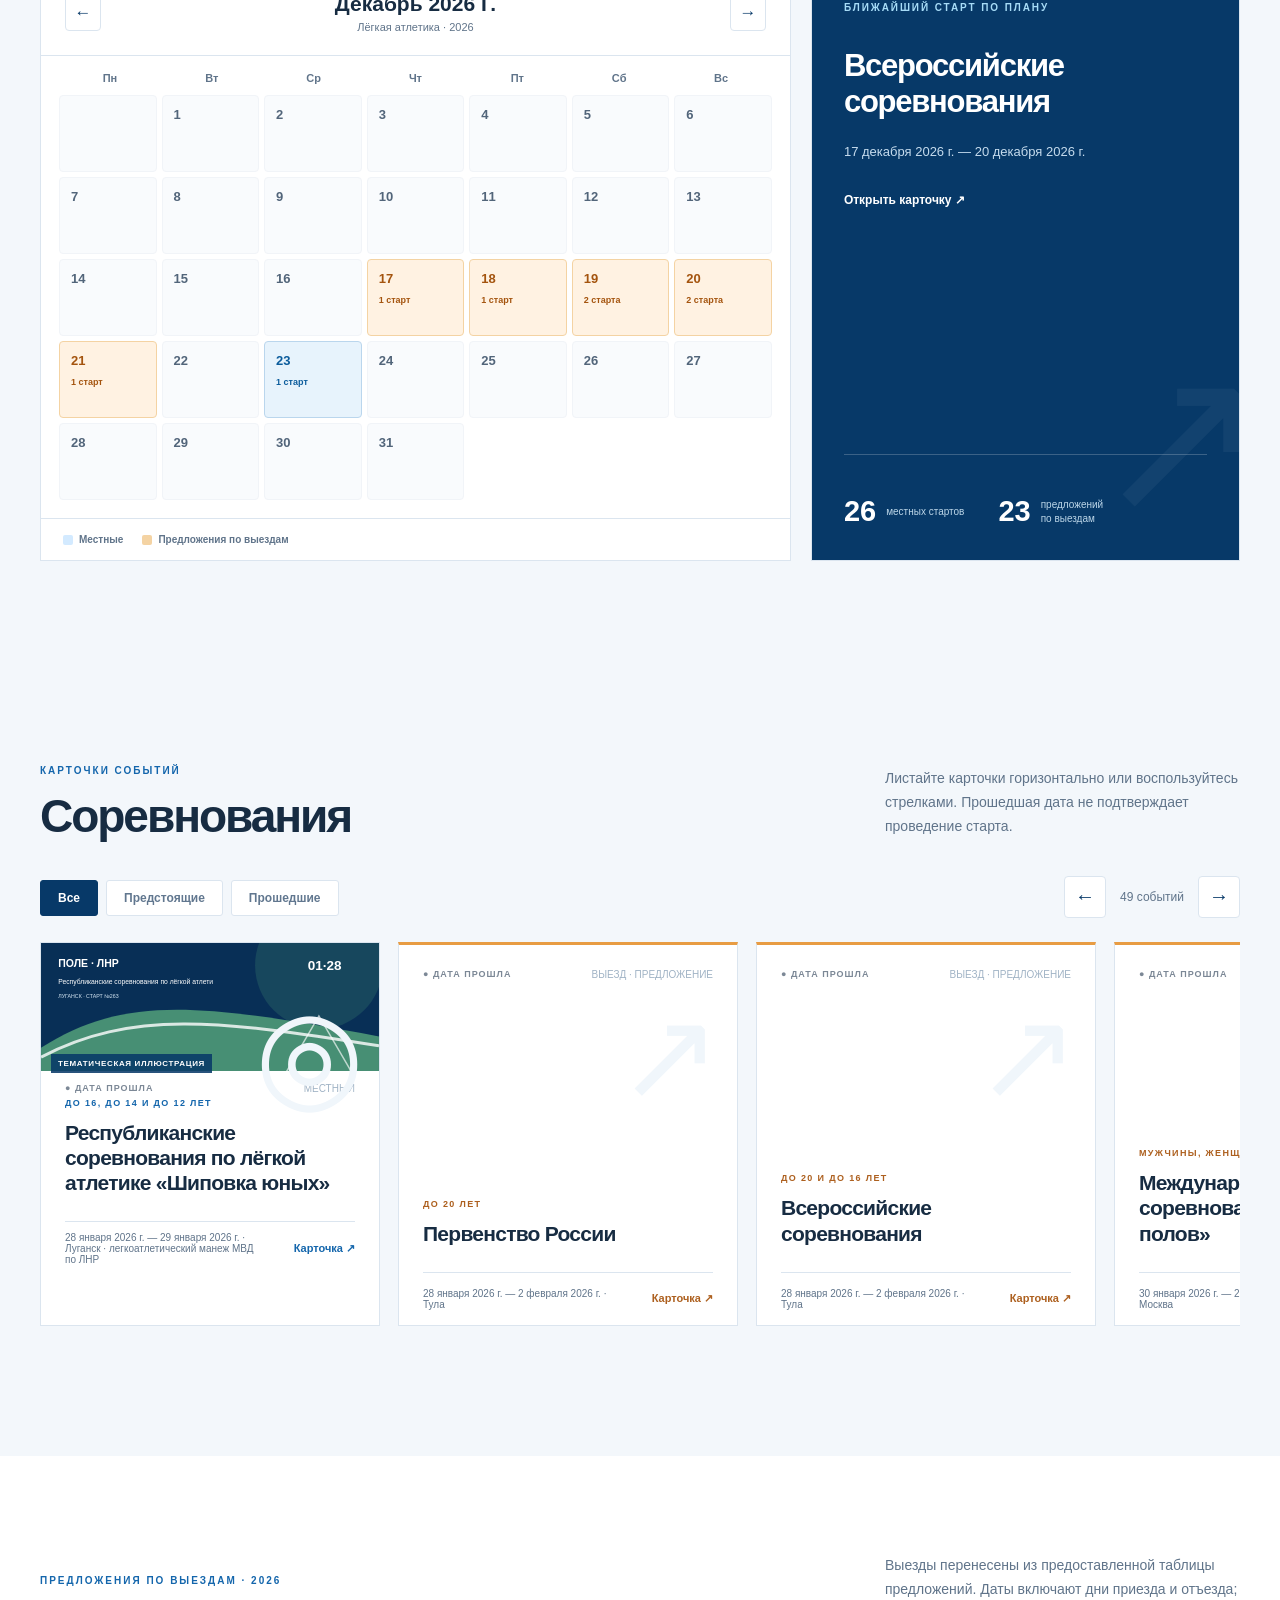
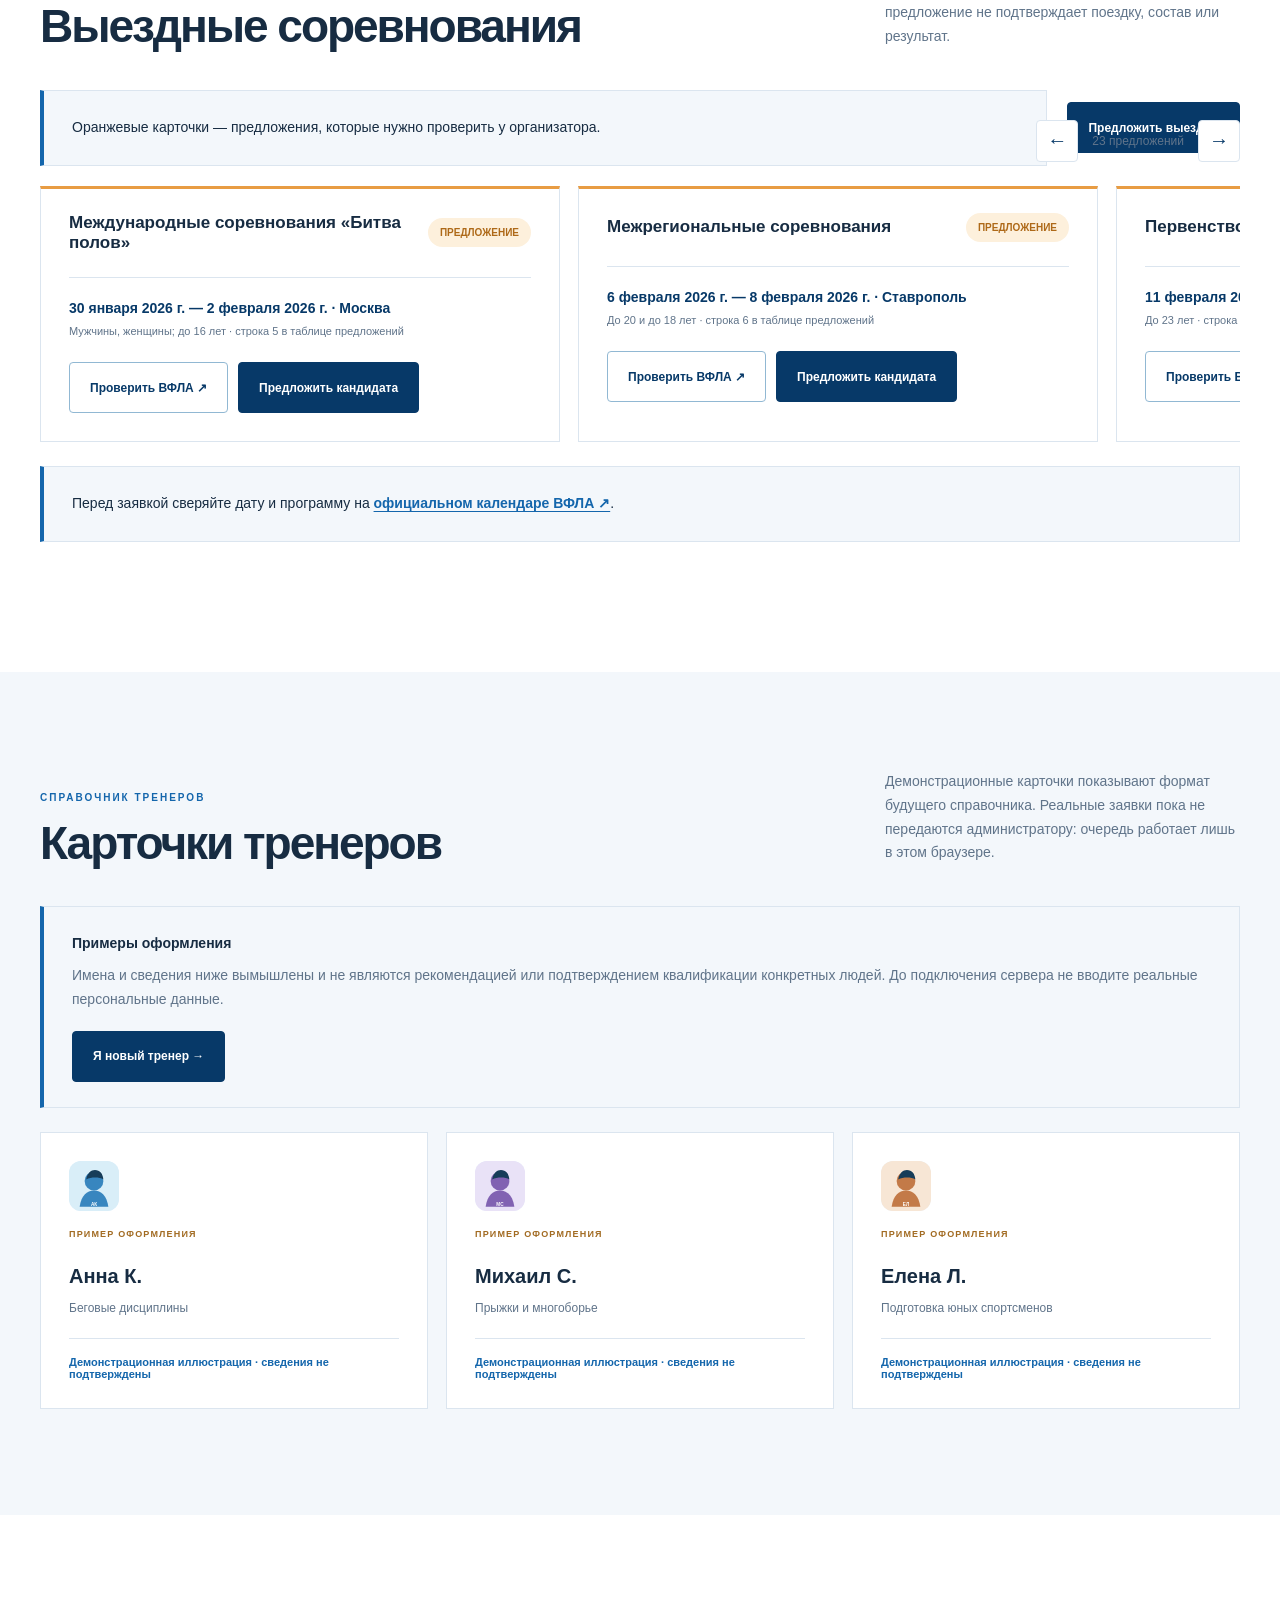
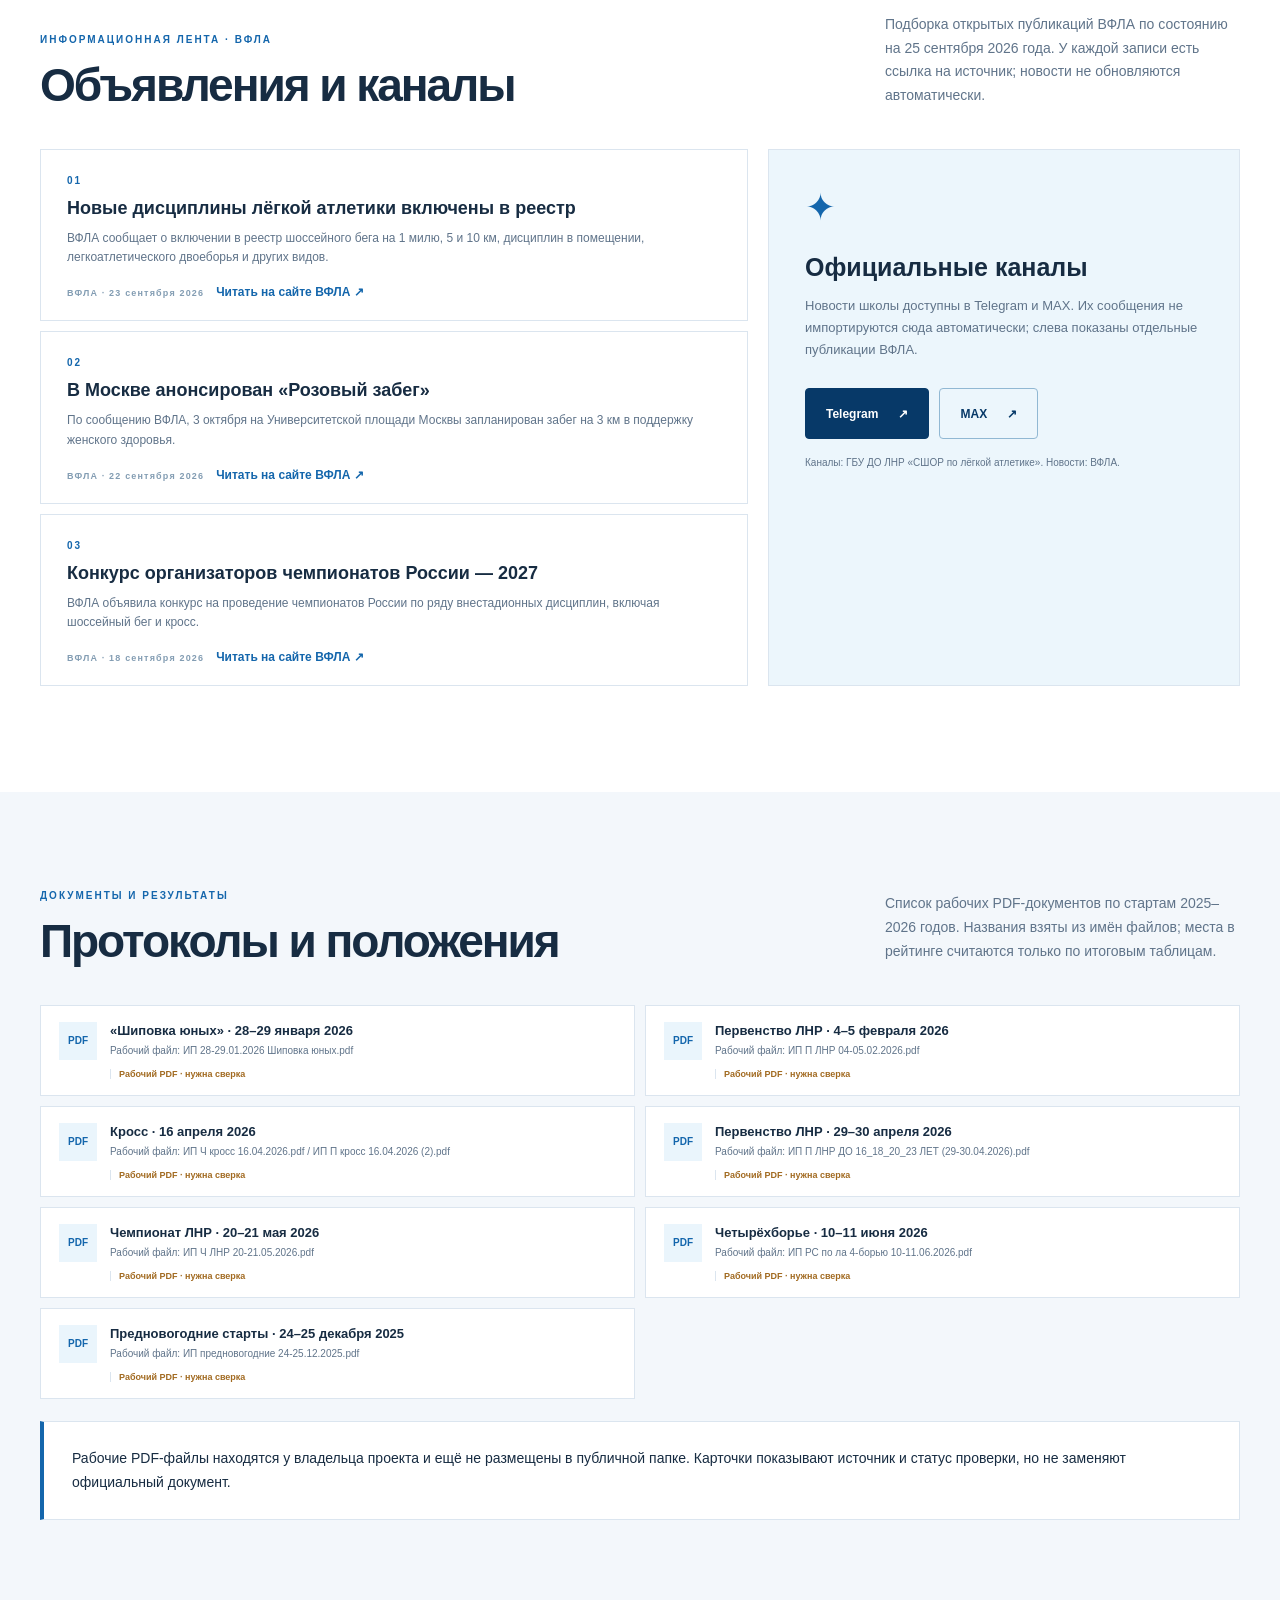
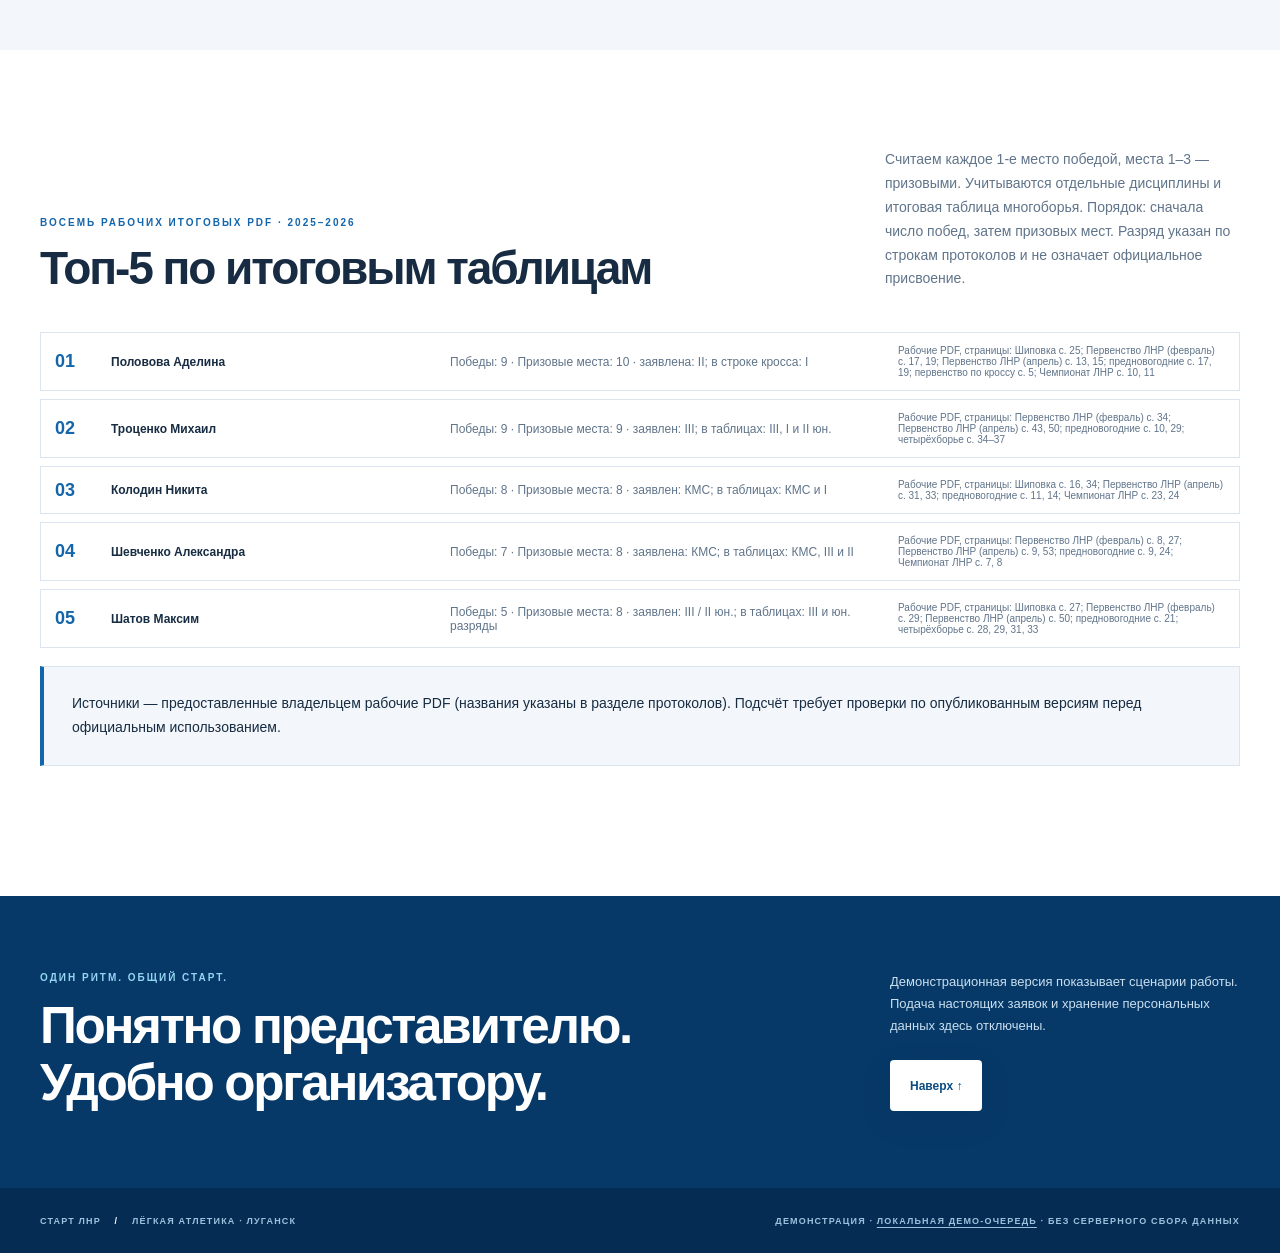
==== commit 1bc14cd5: "Refresh landing links and publish sourced athletics news" ====
--- a/index.html
+++ b/index.html
@@ -12,9 +12,9 @@
   <nav class="header-nav" aria-label="Разделы сайта"><a href="#calendar">Календарь</a><a href="#events">Соревнования</a><a href="#trips">Выезды</a><a class="nav-highlight" href="#protocols">Итоговые протоколы</a><a href="#ranking">Рейтинг</a></nav><span class="demo-pill"><span class="pulse"></span> Демо-версия</span>
 </div></header>
 <main id="content">
-<section class="hero" id="top"><div class="hero-grid shell"><div class="hero-copy"><p class="eyebrow"><span class="eyebrow-line"></span> ЦИФРОВАЯ ПЛОЩАДКА ЛЁГКОЙ АТЛЕТИКИ</p><h1>Каждый старт<br><em>имеет значение.</em></h1><p class="hero-lead">Календарь местных и выездных соревнований и ссылки на документы — для спортсменов, тренеров и организаторов.</p><div class="hero-actions"><a class="button button-white" href="#calendar">Открыть календарь <span>↗</span></a><a class="button button-hero-outline" href="#protocols">Итоговые протоколы <span>→</span></a></div><div class="hero-caption"><span class="caption-number">01 / 05</span><span class="caption-rule"></span><span>ЛУГАНСКАЯ НАРОДНАЯ РЕСПУБЛИКА</span></div></div><div class="hero-art"><div class="orbit orbit-outer"></div><div class="orbit orbit-inner"></div><span class="art-label art-label-top">ЛУГАНСК · ЛЁГКАЯ АТЛЕТИКА</span><div class="art-disc"><img src="emblem-no-text.png" alt="Эмблема лёгкой атлетики Луганска без нижней надписи"></div><span class="art-label art-label-bottom">БЫСТРЕЕ · ВЫШЕ · ДАЛЬШЕ</span><span class="art-stroke one"></span><span class="art-stroke two"></span></div></div><div class="hero-bottom"><div class="shell hero-bottom-inner"><span>ОДНОЙ КОМАНДОЙ — К ОДНОЙ ЦЕЛИ.</span><a class="hero-bottom-jump" href="#calendar">К КАЛЕНДАРЮ ↓</a></div></div></section>
+<section class="hero" id="top"><div class="hero-grid shell"><div class="hero-copy"><p class="eyebrow"><span class="eyebrow-line"></span> ЦИФРОВАЯ ПЛОЩАДКА ЛЁГКОЙ АТЛЕТИКИ</p><h1>Каждый старт<br><em>имеет значение.</em></h1><p class="hero-lead">Календарь местных и выездных соревнований и ссылки на документы — для спортсменов, тренеров и организаторов.</p><div class="hero-actions"><a class="button button-white" href="#calendar">Открыть календарь <span>↗</span></a><a class="button button-hero-outline" href="#protocols">Итоговые протоколы <span>→</span></a></div><div class="hero-caption"><span class="caption-number">01 / 05</span><span class="caption-rule"></span><span>ЛУГАНСКАЯ НАРОДНАЯ РЕСПУБЛИКА</span></div></div><div class="hero-art"><div class="orbit orbit-outer"></div><div class="orbit orbit-inner"></div><span class="art-label art-label-top">ЛУГАНСК · ЛЁГКАЯ АТЛЕТИКА</span><div class="art-disc"><img src="emblem-no-text.png" alt="Эмблема лёгкой атлетики Луганска без нижней надписи"></div><span class="art-label art-label-bottom">БЫСТРЕЕ · ВЫШЕ · СИЛЬНЕЕ</span><span class="art-stroke one"></span><span class="art-stroke two"></span></div></div><div class="hero-bottom"><div class="shell hero-bottom-inner"><span>ОДНОЙ КОМАНДОЙ — К ОДНОЙ ЦЕЛИ.</span></div></div></section>
 
-<section class="section shell" id="workflow"><div class="section-heading"><div><span class="kicker">ПУТЬ К СТАРТУ</span><h2>От плана к результату</h2></div><p>Информация о стартах собрана в одном месте.</p></div><div class="steps"><a class="step step-link" href="#calendar"><span class="step-number">01</span><span class="step-icon">▦</span><h3>Календарный план <b>↗</b></h3><p>Местные старты из плана ЛНР и предложения по выездным соревнованиям на 2026 год.</p><span class="step-action">Открыть календарь</span></a><a class="step step-link" href="#protocols"><span class="step-number">02</span><span class="step-icon">↗</span><h3>Подготовка к старту <b>↗</b></h3><p>Сверяйте даты, программу и условия участия с документами организатора.</p><span class="step-action">Открыть документы</span></a><a class="step step-link" href="#protocols"><span class="step-number">03</span><span class="step-icon">★</span><h3>Проверенные итоги <b>↗</b></h3><p>Протоколы и результаты появятся в карточках после сверки с первоисточником.</p><span class="step-action">Смотреть протоколы</span></a></div></section>
+<section class="section shell" id="workflow"><div class="section-heading"><div><span class="kicker">ПУТЬ К СТАРТУ</span><h2>От плана к результату</h2></div><p>Информация о стартах собрана в одном месте.</p></div><div class="steps"><a class="step step-link" href="#calendar"><span class="step-number">01</span><span class="step-icon">▦</span><h3>Календарь стартов <b>↗</b></h3><p>Выберите предстоящий местный старт и откройте его карточку, чтобы подать демо-заявку представителя.</p><span class="step-action">Выбрать старт и подать заявку</span></a><a class="step step-link" href="#trips"><span class="step-number">02</span><span class="step-icon">↗</span><h3>Выездные соревнования <b>↗</b></h3><p>Посмотрите предложения по выездам, даты и условия участия перед поездкой.</p><span class="step-action">Смотреть выезды</span></a><a class="step step-link" href="#protocols"><span class="step-number">03</span><span class="step-icon">★</span><h3>Итоги соревнований <b>↗</b></h3><p>Ознакомьтесь с доступными результатами и источниками итоговых протоколов.</p><span class="step-action">Посмотреть итоги</span></a></div></section>
 
 <section class="calendar-section section" id="calendar"><div class="shell"><div class="section-heading"><div><span class="kicker">ПЛАНЫ ЛНР · 2026</span><h2>Календарь стартов</h2></div><p>26 местных стартов и предложения по выездам из предоставленных таблиц. Выберите дату, чтобы открыть соревнование. Сроки и участие уточняйте у организаторов.</p></div><div class="calendar-layout"><div class="calendar-card"><div class="calendar-head"><button class="month-arrow" data-month="prev" aria-label="Предыдущий месяц">←</button><div><strong id="monthTitle">2026</strong><small id="monthSub">Лёгкая атлетика · 2026</small></div><button class="month-arrow" data-month="next" aria-label="Следующий месяц">→</button></div><div class="weekdays"><span>Пн</span><span>Вт</span><span>Ср</span><span>Чт</span><span>Пт</span><span>Сб</span><span>Вс</span></div><div class="calendar-grid" id="calendarGrid"></div><div class="calendar-legend"><span><i class="legend-local"></i> Местные</span><span><i class="legend-trip"></i> Предложения по выездам</span></div></div><aside class="calendar-side"><div class="side-label">БЛИЖАЙШИЙ СТАРТ ПО ПЛАНУ</div><h3 id="nextEventTitle"></h3><p id="nextEventDate"></p><button class="text-button" id="nextEventButton">Открыть карточку <span>↗</span></button><div class="mini-stats"><div><b id="localCount">26</b><span>местных стартов</span></div><div><b id="tripCount">—</b><span>предложений<br>по выездам</span></div></div></aside></div></div></section>
 
@@ -24,7 +24,7 @@
 
 <section class="directory-section section" id="coaches"><div class="shell"><div class="section-heading"><div><span class="kicker">СПРАВОЧНИК ТРЕНЕРОВ</span><h2>Карточки тренеров</h2></div><p>Демонстрационные карточки показывают формат будущего справочника. Реальные заявки пока не передаются администратору: очередь работает лишь в этом браузере.</p></div><div class="source-note"><strong>Примеры оформления</strong><p>Имена и сведения ниже вымышлены и не являются рекомендацией или подтверждением квалификации конкретных людей. До подключения сервера не вводите реальные персональные данные.</p><button class="button button-blue" id="newCoach" type="button">Я новый тренер →</button></div><div class="coach-grid" id="coachGrid"></div></div></section>
 
-<section class="news-section section" id="news"><div class="shell"><div class="section-heading"><div><span class="kicker">ИНФОРМАЦИОННАЯ ЛЕНТА · ДЕМО</span><h2>Объявления и каналы</h2></div><p>Подписывайтесь на официальный канал на удобной платформе. Повторяющиеся публикации из Telegram и MAX здесь не дублируются.</p></div><div class="news-layout"><div class="news-list" id="newsList"></div><aside class="news-connect"><div class="news-icon">✦</div><h3>Официальные каналы</h3><p>Откройте новости школы в удобном мессенджере. Пока доступ к публикациям для автоматической загрузки не подтверждён, рядом показаны только демонстрационные сообщения сайта.</p><div class="channel-actions"><a class="button button-blue" href="https://t.me/sdushorlugansk" target="_blank" rel="noopener noreferrer">Telegram <span>↗</span></a><a class="button button-outline" href="https://max.ru/id9403006509_gos" target="_blank" rel="noopener noreferrer">MAX <span>↗</span></a></div><small>Источники: ГБУ ДО ЛНР «СШОР по лёгкой атлетике».</small></aside></div></div></section>
+<section class="news-section section" id="news"><div class="shell"><div class="section-heading"><div><span class="kicker">ИНФОРМАЦИОННАЯ ЛЕНТА · ВФЛА</span><h2>Объявления и каналы</h2></div><p>Подборка открытых публикаций ВФЛА по состоянию на 25 сентября 2026 года. У каждой записи есть ссылка на источник; новости не обновляются автоматически.</p></div><div class="news-layout"><div class="news-list" id="newsList"></div><aside class="news-connect"><div class="news-icon">✦</div><h3>Официальные каналы</h3><p>Новости школы доступны в Telegram и MAX. Их сообщения не импортируются сюда автоматически; слева показаны отдельные публикации ВФЛА.</p><div class="channel-actions"><a class="button button-blue" href="https://t.me/sdushorlugansk" target="_blank" rel="noopener noreferrer">Telegram <span>↗</span></a><a class="button button-outline" href="https://max.ru/id9403006509_gos" target="_blank" rel="noopener noreferrer">MAX <span>↗</span></a></div><small>Каналы: ГБУ ДО ЛНР «СШОР по лёгкой атлетике». Новости: ВФЛА.</small></aside></div></div></section>
 
 <section class="protocol-section section" id="protocols"><div class="shell"><div class="section-heading"><div><span class="kicker">ДОКУМЕНТЫ И РЕЗУЛЬТАТЫ</span><h2>Протоколы и положения</h2></div><p>Список рабочих PDF-документов по стартам 2025–2026 годов. Названия взяты из имён файлов; места в рейтинге считаются только по итоговым таблицам.</p></div><div class="protocol-list" id="protocolList"></div><p class="source-note">Рабочие PDF-файлы находятся у владельца проекта и ещё не размещены в публичной папке. Карточки показывают источник и статус проверки, но не заменяют официальный документ.</p></div></section>
 <section class="section shell" id="ranking"><div class="section-heading"><div><span class="kicker">ВОСЕМЬ РАБОЧИХ ИТОГОВЫХ PDF · 2025–2026</span><h2>Топ‑5 по итоговым таблицам</h2></div><p>Считаем каждое 1-е место победой, места 1–3 — призовыми. Учитываются отдельные дисциплины и итоговая таблица многоборья. Порядок: сначала число побед, затем призовых мест. Разряд указан по строкам протоколов и не означает официальное присвоение.</p></div><div class="ranking-list" id="rankingList"></div><p class="source-note">Источники — предоставленные владельцем рабочие PDF (названия указаны в разделе протоколов). Подсчёт требует проверки по опубликованным версиям перед официальным использованием.</p></section>
--- a/styles.css
+++ b/styles.css
@@ -59,6 +59,8 @@
 .directory-section{background:#f3f7fb}.coach-grid{display:grid;grid-template-columns:repeat(3,1fr);gap:18px}.coach-card{padding:28px}.coach-avatar{width:50px;height:50px;background:#e9f3fc;color:var(--blue);display:grid;place-items:center;font-weight:900;font-size:14px}.coach-card h3{margin:26px 0 11px;font-size:20px}.coach-card p{color:var(--muted);font-size:12px;line-height:1.6;margin:0 0 20px}.coach-card small{border-top:1px solid var(--line);padding-top:17px;display:block;color:var(--blue);font-size:11px;font-weight:750}
 .news-layout{display:grid;grid-template-columns:1.5fr 1fr;gap:20px}.news-item{padding:20px 26px;position:relative}.news-item+.news-item{margin-top:10px}.news-count{font-size:10px;color:var(--blue);font-weight:900;letter-spacing:.2em}.news-item h3{font-size:18px;margin:10px 0}.news-item p{font-size:12px;color:var(--muted);line-height:1.6;margin:0 0 15px}.news-item small{font-size:9px;letter-spacing:.13em;color:#839db3;font-weight:800}.news-connect{padding:36px;background:#ecf6fc}.news-icon{font-size:37px;color:var(--blue)}.news-connect h3{font-size:25px;margin:24px 0 12px}.news-connect p{line-height:1.7;color:var(--muted);font-size:13px;margin-bottom:27px}.news-connect small{font-size:10px;line-height:1.5;color:var(--muted);display:block;margin-top:16px}
 .modal-open{overflow:hidden}.modal-backdrop{position:fixed;inset:0;z-index:20;background:#072344ba;display:flex;align-items:center;justify-content:center;padding:18px}.modal-backdrop.hidden{display:none}.modal{background:white;width:min(680px,100%);max-height:min(90vh,850px);overflow-y:auto;position:relative;box-shadow:0 20px 80px #01172980;padding:37px 42px}.modal-close{position:absolute;right:16px;top:12px;border:0;background:#f1f6fa;color:#285473;width:32px;height:32px;border-radius:3px;font-size:23px}.modal h2{font-size:clamp(26px,4vw,36px);line-height:1.15;letter-spacing:-.04em;margin:10px 30px 20px 0}.modal-details{background:#f3f7fb;padding:15px 22px}.detail-line{margin:10px 0;color:var(--muted);font-size:12px}.detail-line strong{color:var(--ink)}.detail-tabs{display:flex;gap:8px;border-bottom:1px solid var(--line);margin-top:25px;flex-wrap:wrap}.detail-tabs button{border:0;background:transparent;padding:12px 13px;color:var(--muted);font-size:12px;font-weight:750}.detail-tabs button.active{color:var(--blue);box-shadow:inset 0 -2px var(--blue)}.detail-panel{min-height:130px;padding:18px 0}.detail-panel h3{font-size:16px;margin:0 0 9px}.detail-panel p,.modal .muted{line-height:1.7;font-size:13px;color:var(--muted)}.modal-actions{border-top:1px solid var(--line);padding-top:20px}.notice{font-size:11px;color:#7d6870;line-height:1.6;background:#f8f4ee;padding:10px 13px}.demo-form{display:grid;gap:13px}.form-field{font-size:12px;font-weight:750;color:var(--ink);display:grid;gap:7px}.form-field input,.form-field textarea{font:inherit;font-weight:400;border:1px solid #cad8e5;padding:12px 13px;border-radius:3px;color:var(--ink);width:100%;background:white}.form-field textarea{min-height:94px;resize:vertical}.demo-form .button{justify-content:center}
+.athlete-fields,.athlete-events{display:grid;gap:12px}.athlete-entry{min-width:0;border:1px solid var(--line);padding:16px;display:grid;gap:12px}.athlete-entry legend{font-weight:800;color:var(--blue);padding:0 6px}.athlete-event-row{display:flex;align-items:end;gap:12px}.athlete-event-row .form-field{flex:1;min-width:0}.athlete-entry>.text-button{justify-self:start}.admin-athlete{border-left:3px solid var(--blue);padding:8px 14px;margin:12px 0;background:#f3f7fb}.admin-athlete p{margin:6px 0}
+.news-source{display:inline-block;margin-left:12px;color:var(--blue);font-size:12px;font-weight:800}.news-source:hover{text-decoration:underline}
 @media(max-width:1000px){.calendar-layout{grid-template-columns:1.5fr 1fr}.calendar-day,.day-blank{min-height:65px}.calendar-side{padding:23px}.mini-stats{gap:15px}.calendar-side h3{font-size:25px}}
 @media(max-width:760px){.calendar-layout,.news-layout{grid-template-columns:1fr}.calendar-side{min-height:260px}.mini-stats{margin-top:25px}.coach-grid{grid-template-columns:1fr}.request-row{flex-direction:column;gap:10px}.request-right{text-align:left;min-width:0}.request-controls{justify-content:flex-start}.trip-board-head{align-items:start;flex-direction:column}.calendar-day,.day-blank{min-height:62px;padding:8px}.calendar-grid{gap:3px;padding:7px 9px 16px}.calendar-day small{font-size:8px;margin-top:5px}.modal{padding:27px 20px}.event-card h3{margin-bottom:18px}}
 @media(max-width:760px){.trip-toolbar{align-items:stretch;flex-direction:column}.trip-toolbar .button{justify-content:center}.trip-slide{flex-basis:calc(100% - 4px)}}
@@ -73,12 +75,11 @@
 /* Clear access to official documents and section navigation */
 .header-nav .nav-highlight{background:var(--navy);color:#fff;padding:12px;border-radius:3px}.header-nav .nav-highlight:hover{background:var(--blue);color:#fff}
 .header-inner{gap:15px}.header-nav{gap:12px}.header-nav a{font-size:11px}
-.hero-bottom a:hover{text-decoration:underline}.hero-bottom a{color:inherit}
 .tag-past{color:#7c8896}.source-note{border:1px solid var(--line);border-left:4px solid var(--blue);background:#f3f7fb;padding:25px 28px;color:var(--ink);font-size:14px;line-height:1.7;margin:0 0 24px}.source-note p{color:var(--muted);margin:8px 0 15px}.source-note a{color:var(--blue);font-weight:800;text-decoration:underline;text-underline-offset:3px}
 .protocol-section{background:#f3f7fb}.protocol-section .source-note{background:#fff}.day-event-link{display:block;width:100%;padding:14px;text-align:left;background:white;color:var(--navy);border:1px solid var(--line);font-weight:750;margin-bottom:7px}.day-event-link:hover{background:#ecf6fc}
 .quick-nav{position:fixed;z-index:5;bottom:18px;right:18px;display:flex;gap:5px;background:white;padding:7px;box-shadow:0 6px 30px #001f4550;border:1px solid var(--line);border-radius:5px}.quick-nav a{font-size:11px;font-weight:800;color:var(--navy);padding:9px 10px;border-radius:3px}.quick-nav a:hover{background:#eaf5fc}
 @media(max-width:1100px){.header-nav{gap:7px}.header-nav a{font-size:10px}.header-inner{gap:9px}}
-@media(max-width:760px){.header-nav{display:none}.quick-nav{bottom:0;right:0;left:0;justify-content:space-around;border-radius:0;padding:6px}.quick-nav a{font-size:11px}.footer{padding-bottom:53px}.hero-bottom-inner span:last-child{display:inline}.hero-bottom-inner a{font-size:8px}.source-note{padding:18px}}
+@media(max-width:760px){.header-nav{display:none}.quick-nav{bottom:0;right:0;left:0;justify-content:space-around;border-radius:0;padding:6px}.quick-nav a{font-size:11px}.footer{padding-bottom:53px}.hero-bottom-inner span:last-child{display:inline}.source-note{padding:18px}}
 @media print{.quick-nav,.protocol-section,#ranking{display:none!important}}
 /* Horizontal competition catalogue and document actions */
 .slider-controls{display:flex;justify-content:flex-end;align-items:center;gap:14px;margin:-64px 0 20px;color:var(--muted);font-size:12px}
@@ -89,7 +90,6 @@
 .source-note button{margin-top:4px}.calendar-day.trip{background:#fff2e2;border-color:#f4d3a3;color:#a4540e}
 @media(max-width:760px){.slider-controls{margin:0 0 20px;justify-content:flex-start}.event-card{flex-basis:min(340px,calc(100% - 4px))}}
 .button-hero-outline{border:1px solid #afdaf3;color:#fff;background:#ffffff12}.button-hero-outline:hover{background:#ffffff28}
-.hero-bottom-jump{border:1px solid #85b2d4;padding:9px 12px;border-radius:4px;white-space:nowrap}.hero-bottom-jump:hover{background:#ffffff1c}
 .quick-nav a{border:1px solid #cfdfed;background:#f4f9fc}.quick-nav a:hover{background:#dceefa}
 .step-link{display:block;color:inherit;transition:background .2s,box-shadow .2s,transform .2s}.step-link:hover{background:#f2f8fc;box-shadow:inset 0 0 0 2px #b8d9ed;transform:translateY(-2px)}.step-link h3 b{color:var(--blue);font-size:16px;margin-left:5px}.step-action{display:inline-block;margin-top:20px;color:var(--blue);font-size:11px;font-weight:850;border-bottom:1px solid #9fc8e2;padding-bottom:3px}
 .event-photo{width:calc(100% + 48px);height:128px;object-fit:cover;margin:-24px -24px 12px;display:block}.photo-note{position:absolute;top:111px;left:10px;padding:5px 7px;background:#073968dd;color:#fff;font-size:8px;font-weight:850;letter-spacing:.08em}.event-card:has(.event-photo) .event-type{margin-top:4px}
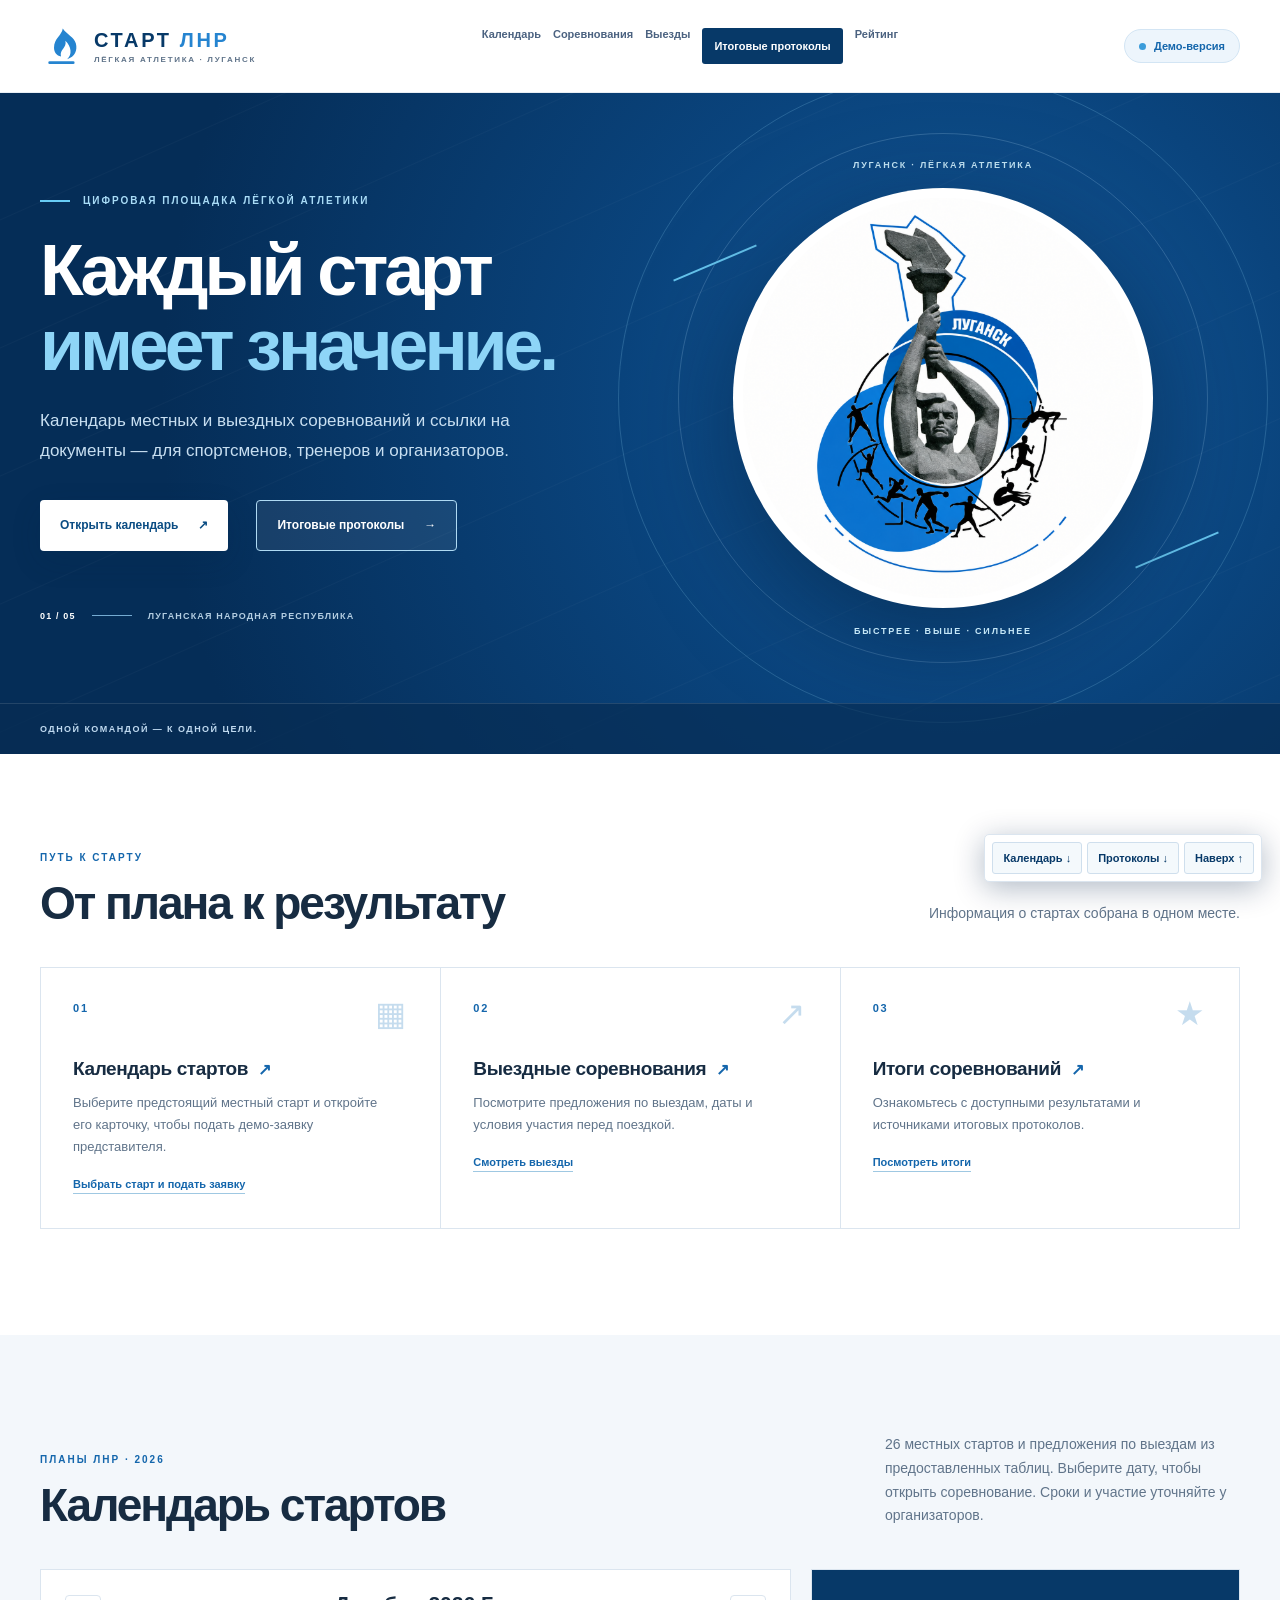
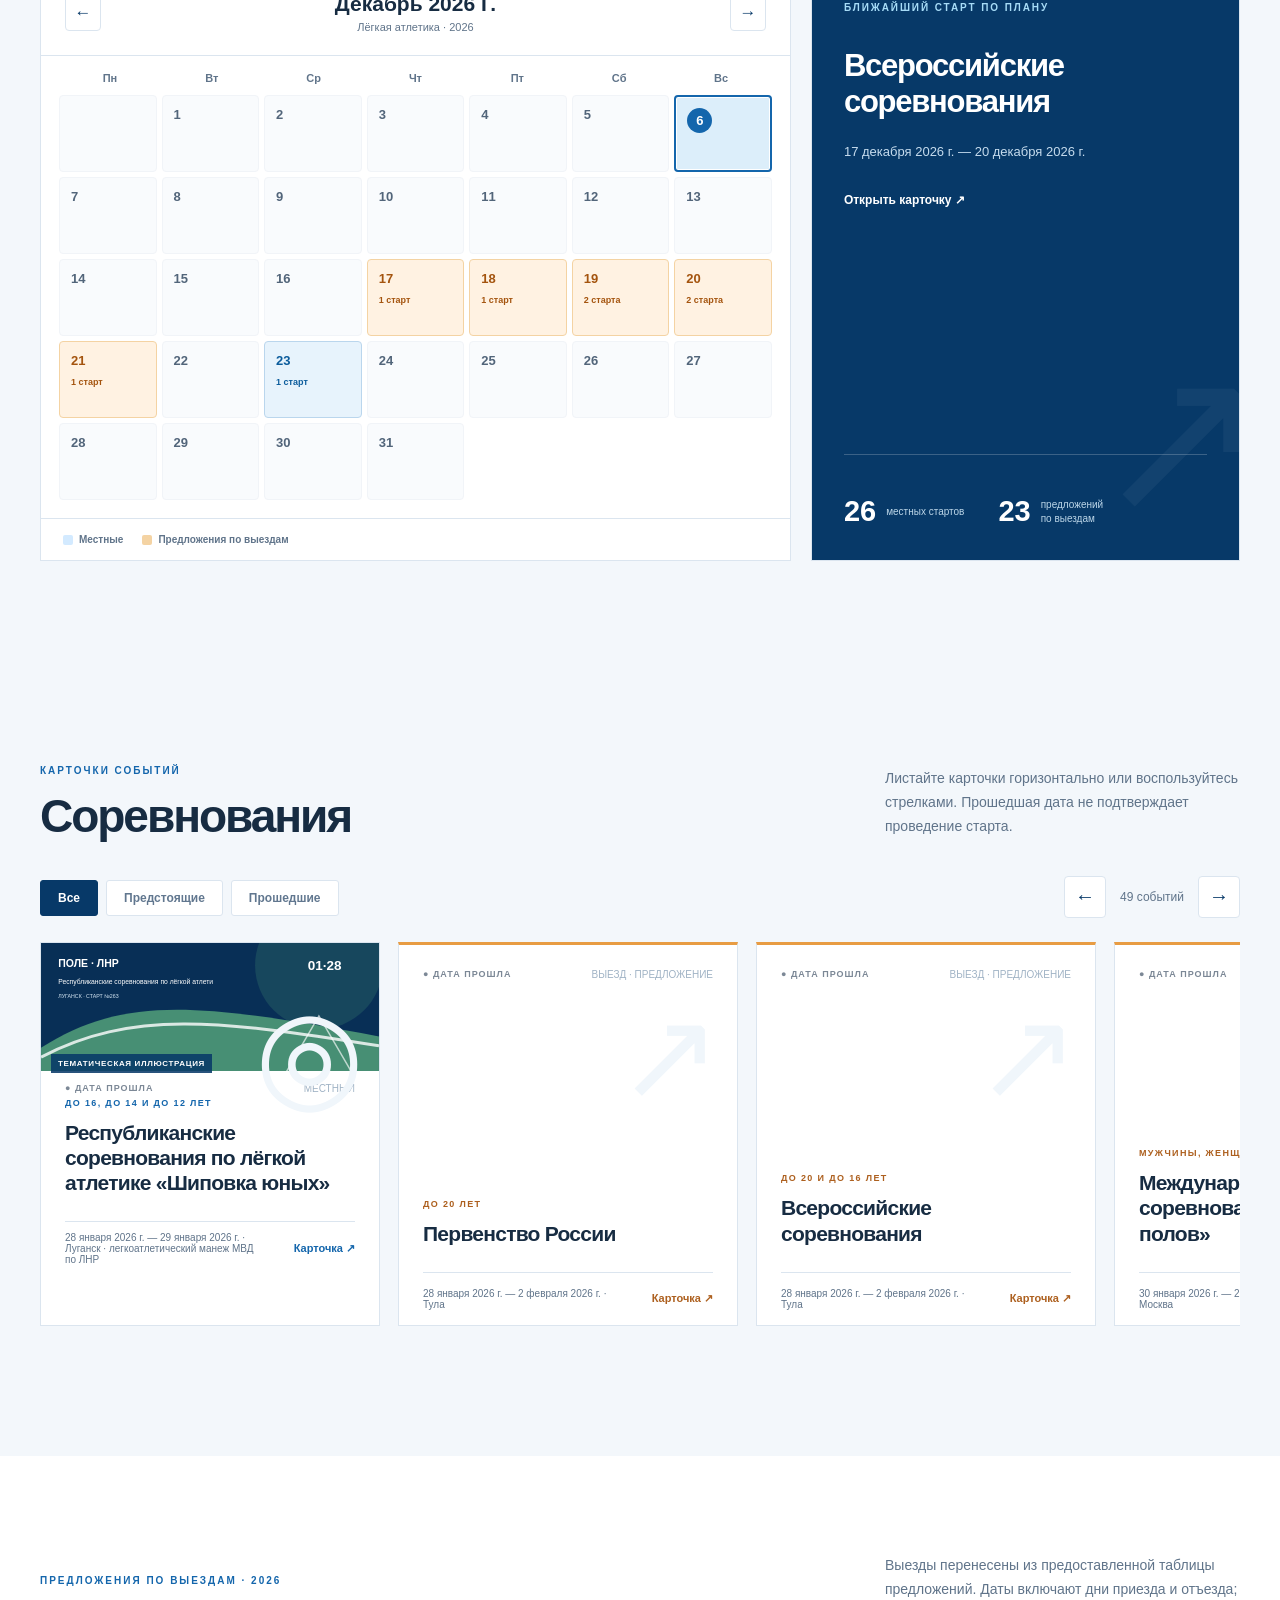
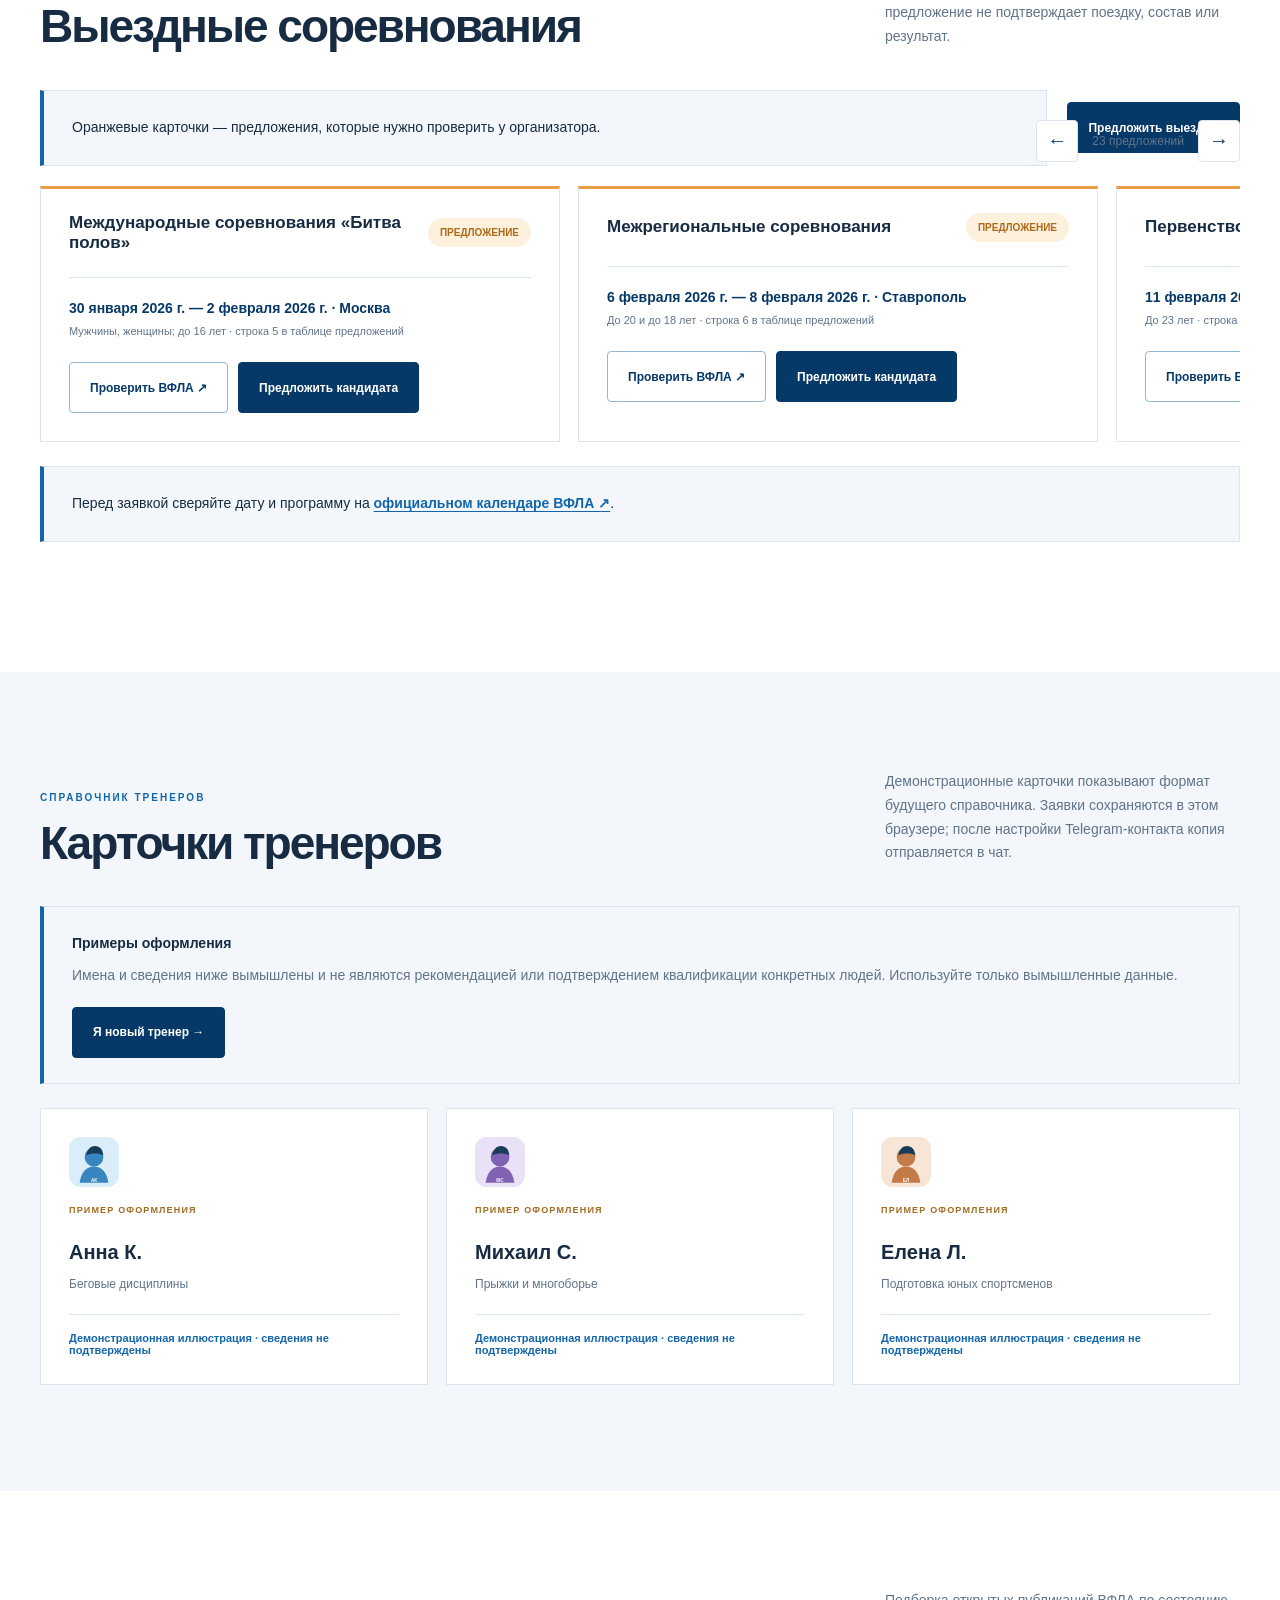
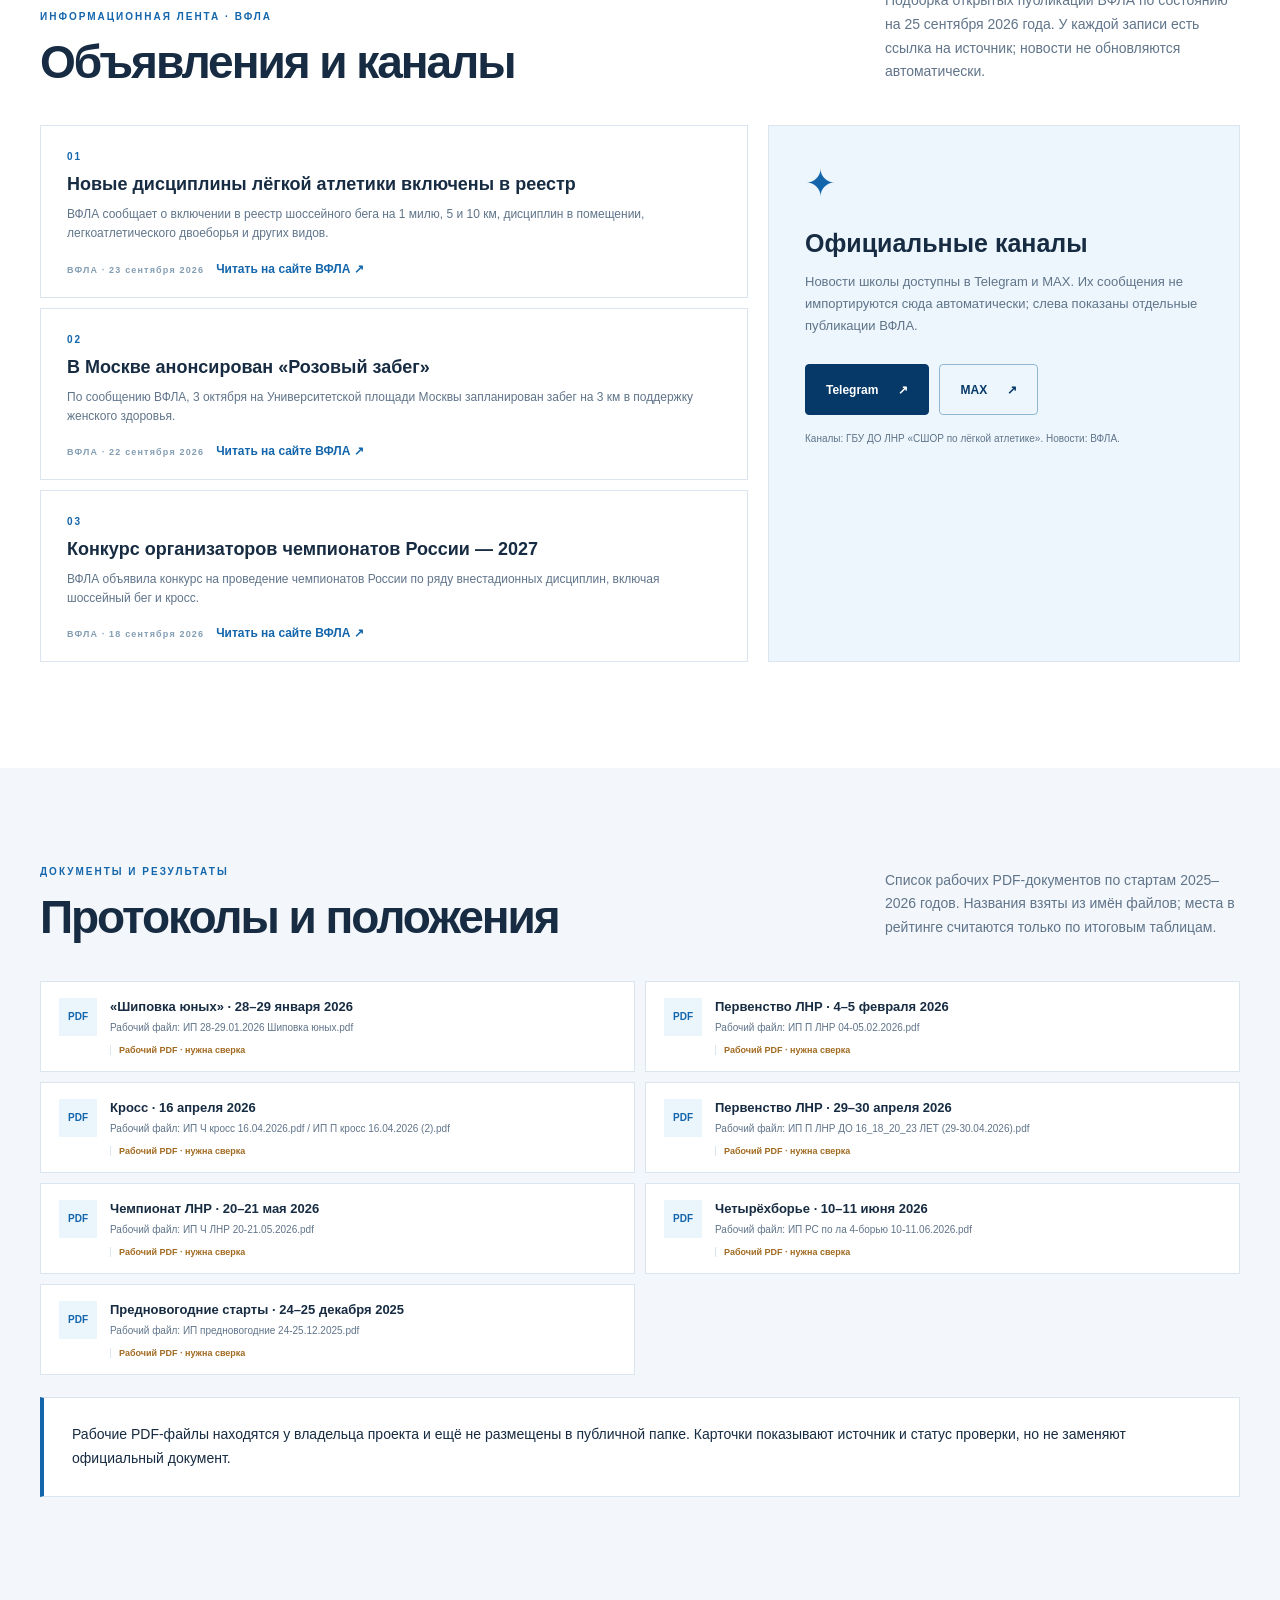
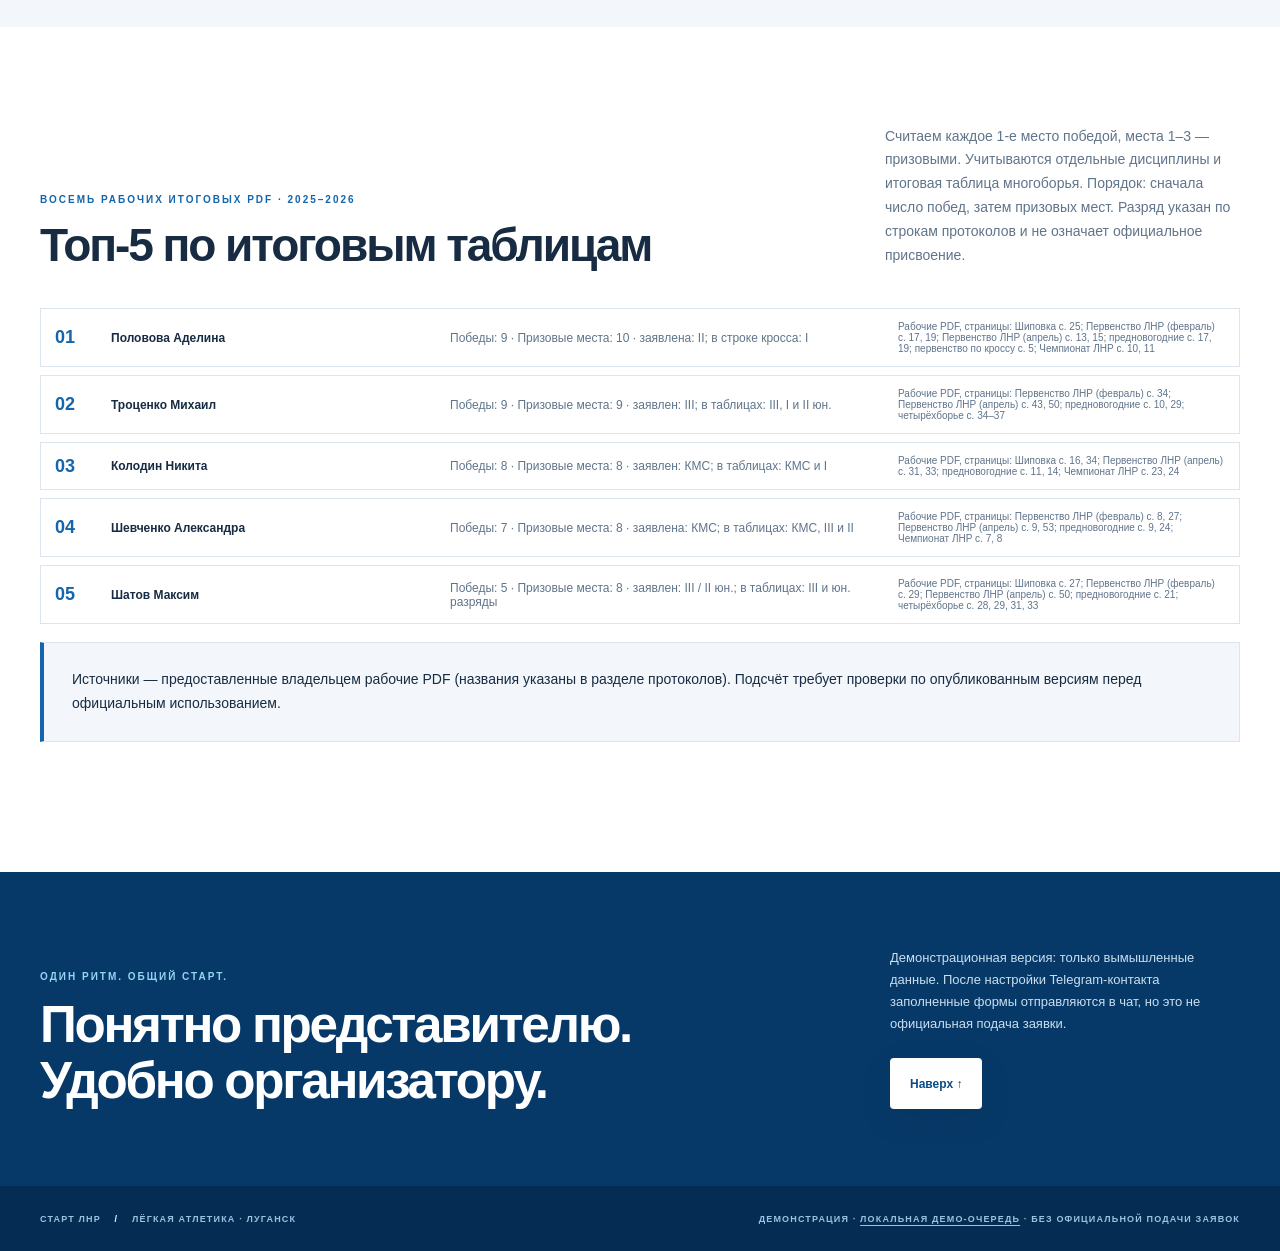
==== commit 238b735e: "Prepare demo Telegram notifications for submissions" ====
--- a/index.html
+++ b/index.html
@@ -2,7 +2,7 @@
 <html lang="ru">
 <head>
   <meta charset="utf-8"><meta name="viewport" content="width=device-width, initial-scale=1">
-  <meta name="theme-color" content="#073c70"><meta name="description" content="Старт ЛНР — демонстрация цифровой площадки лёгкой атлетики Луганска.">
+  <meta name="theme-color" content="#073c70"><meta name="description" content="Старт ЛНР — демонстрация цифровой площадки лёгкой атлетики Луганска."><meta name="telegram-endpoint" content="">
   <title>Старт ЛНР — демонстрация</title><link rel="stylesheet" href="styles.css"><script src="script.js" defer></script>
 </head>
 <body>
@@ -22,14 +22,14 @@
 
 <section class="section shell" id="trips"><div class="section-heading"><div><span class="kicker">ПРЕДЛОЖЕНИЯ ПО ВЫЕЗДАМ · 2026</span><h2>Выездные соревнования</h2></div><p>Выезды перенесены из предоставленной таблицы предложений. Даты включают дни приезда и отъезда; предложение не подтверждает поездку, состав или результат.</p></div><div class="trip-toolbar"><span class="source-note">Оранжевые карточки — предложения, которые нужно проверить у организатора.</span><button class="button button-blue" id="suggestTrip" type="button">Предложить выезд →</button></div><div class="slider-controls trip-slider-controls"><button type="button" id="tripPrev" aria-label="Предыдущие выезды">←</button><span id="tripSliderCount" aria-live="polite"></span><button type="button" id="tripNext" aria-label="Следующие выезды">→</button></div><div class="trip-slider" id="tripSlider" tabindex="0" aria-label="Слайдер предложений по выездам"></div><p class="source-note">Перед заявкой сверяйте дату и программу на <a href="https://rusathletics.info/meropriyatiya/calendar/" target="_blank" rel="noopener noreferrer">официальном календаре ВФЛА ↗</a>.</p></section>
 
-<section class="directory-section section" id="coaches"><div class="shell"><div class="section-heading"><div><span class="kicker">СПРАВОЧНИК ТРЕНЕРОВ</span><h2>Карточки тренеров</h2></div><p>Демонстрационные карточки показывают формат будущего справочника. Реальные заявки пока не передаются администратору: очередь работает лишь в этом браузере.</p></div><div class="source-note"><strong>Примеры оформления</strong><p>Имена и сведения ниже вымышлены и не являются рекомендацией или подтверждением квалификации конкретных людей. До подключения сервера не вводите реальные персональные данные.</p><button class="button button-blue" id="newCoach" type="button">Я новый тренер →</button></div><div class="coach-grid" id="coachGrid"></div></div></section>
+<section class="directory-section section" id="coaches"><div class="shell"><div class="section-heading"><div><span class="kicker">СПРАВОЧНИК ТРЕНЕРОВ</span><h2>Карточки тренеров</h2></div><p>Демонстрационные карточки показывают формат будущего справочника. Заявки сохраняются в этом браузере; после настройки Telegram-контакта копия отправляется в чат.</p></div><div class="source-note"><strong>Примеры оформления</strong><p>Имена и сведения ниже вымышлены и не являются рекомендацией или подтверждением квалификации конкретных людей. Используйте только вымышленные данные.</p><button class="button button-blue" id="newCoach" type="button">Я новый тренер →</button></div><div class="coach-grid" id="coachGrid"></div></div></section>
 
 <section class="news-section section" id="news"><div class="shell"><div class="section-heading"><div><span class="kicker">ИНФОРМАЦИОННАЯ ЛЕНТА · ВФЛА</span><h2>Объявления и каналы</h2></div><p>Подборка открытых публикаций ВФЛА по состоянию на 25 сентября 2026 года. У каждой записи есть ссылка на источник; новости не обновляются автоматически.</p></div><div class="news-layout"><div class="news-list" id="newsList"></div><aside class="news-connect"><div class="news-icon">✦</div><h3>Официальные каналы</h3><p>Новости школы доступны в Telegram и MAX. Их сообщения не импортируются сюда автоматически; слева показаны отдельные публикации ВФЛА.</p><div class="channel-actions"><a class="button button-blue" href="https://t.me/sdushorlugansk" target="_blank" rel="noopener noreferrer">Telegram <span>↗</span></a><a class="button button-outline" href="https://max.ru/id9403006509_gos" target="_blank" rel="noopener noreferrer">MAX <span>↗</span></a></div><small>Каналы: ГБУ ДО ЛНР «СШОР по лёгкой атлетике». Новости: ВФЛА.</small></aside></div></div></section>
 
 <section class="protocol-section section" id="protocols"><div class="shell"><div class="section-heading"><div><span class="kicker">ДОКУМЕНТЫ И РЕЗУЛЬТАТЫ</span><h2>Протоколы и положения</h2></div><p>Список рабочих PDF-документов по стартам 2025–2026 годов. Названия взяты из имён файлов; места в рейтинге считаются только по итоговым таблицам.</p></div><div class="protocol-list" id="protocolList"></div><p class="source-note">Рабочие PDF-файлы находятся у владельца проекта и ещё не размещены в публичной папке. Карточки показывают источник и статус проверки, но не заменяют официальный документ.</p></div></section>
 <section class="section shell" id="ranking"><div class="section-heading"><div><span class="kicker">ВОСЕМЬ РАБОЧИХ ИТОГОВЫХ PDF · 2025–2026</span><h2>Топ‑5 по итоговым таблицам</h2></div><p>Считаем каждое 1-е место победой, места 1–3 — призовыми. Учитываются отдельные дисциплины и итоговая таблица многоборья. Порядок: сначала число побед, затем призовых мест. Разряд указан по строкам протоколов и не означает официальное присвоение.</p></div><div class="ranking-list" id="rankingList"></div><p class="source-note">Источники — предоставленные владельцем рабочие PDF (названия указаны в разделе протоколов). Подсчёт требует проверки по опубликованным версиям перед официальным использованием.</p></section>
 
-<section class="closing"><div class="shell closing-inner"><div><span class="kicker">ОДИН РИТМ. ОБЩИЙ СТАРТ.</span><h2>Понятно представителю.<br>Удобно организатору.</h2></div><div><p>Демонстрационная версия показывает сценарии работы. Подача настоящих заявок и хранение персональных данных здесь отключены.</p><a class="button button-white" href="#top">Наверх ↑</a></div></div></section>
-</main><footer class="footer"><div class="shell footer-inner"><span>СТАРТ ЛНР <span class="footer-divider">/</span> ЛЁГКАЯ АТЛЕТИКА · ЛУГАНСК</span><span>ДЕМОНСТРАЦИЯ · <a href="admin.html">ЛОКАЛЬНАЯ ДЕМО-ОЧЕРЕДЬ</a> · БЕЗ СЕРВЕРНОГО СБОРА ДАННЫХ</span></div></footer><nav class="quick-nav" aria-label="Быстрые переходы"><a href="#calendar">Календарь ↓</a><a href="#protocols">Протоколы ↓</a><a href="#top">Наверх ↑</a></nav>
+<section class="closing"><div class="shell closing-inner"><div><span class="kicker">ОДИН РИТМ. ОБЩИЙ СТАРТ.</span><h2>Понятно представителю.<br>Удобно организатору.</h2></div><div><p>Демонстрационная версия: только вымышленные данные. После настройки Telegram-контакта заполненные формы отправляются в чат, но это не официальная подача заявки.</p><a class="button button-white" href="#top">Наверх ↑</a></div></div></section>
+</main><footer class="footer"><div class="shell footer-inner"><span>СТАРТ ЛНР <span class="footer-divider">/</span> ЛЁГКАЯ АТЛЕТИКА · ЛУГАНСК</span><span>ДЕМОНСТРАЦИЯ · <a href="admin.html">ЛОКАЛЬНАЯ ДЕМО-ОЧЕРЕДЬ</a> · БЕЗ ОФИЦИАЛЬНОЙ ПОДАЧИ ЗАЯВОК</span></div></footer><nav class="quick-nav" aria-label="Быстрые переходы"><a href="#calendar">Календарь ↓</a><a href="#protocols">Протоколы ↓</a><a href="#top">Наверх ↑</a></nav>
 <div class="modal-backdrop hidden" id="modalBackdrop"><section class="modal" role="dialog" aria-modal="true" aria-labelledby="modalTitle"><button class="modal-close" id="modalClose" aria-label="Закрыть">×</button><div id="modalContent"></div></section></div>
 </body></html>
--- a/styles.css
+++ b/styles.css
@@ -88,6 +88,7 @@
 .event-card{flex:0 0 min(340px,calc(100% - 4px));scroll-snap-align:start;overflow-wrap:anywhere}
 .event-grid .empty{padding:30px 0}.document-links{display:flex;flex-wrap:wrap;gap:12px;margin-bottom:22px}.document-links .button{max-width:100%;white-space:normal}
 .source-note button{margin-top:4px}.calendar-day.trip{background:#fff2e2;border-color:#f4d3a3;color:#a4540e}
+.calendar-day.is-today{border:2px solid var(--blue);box-shadow:inset 0 0 0 1px #fff;background:#dceefa;color:var(--navy)}.calendar-day.is-today strong{display:grid;place-items:center;min-width:25px;height:25px;padding:0 4px;border-radius:50%;background:var(--blue);color:#fff}.calendar-day.is-today.trip{background:#fff2e2}.calendar-day.is-today.has-event:hover{box-shadow:inset 0 0 0 2px var(--blue)}
 @media(max-width:760px){.slider-controls{margin:0 0 20px;justify-content:flex-start}.event-card{flex-basis:min(340px,calc(100% - 4px))}}
 .button-hero-outline{border:1px solid #afdaf3;color:#fff;background:#ffffff12}.button-hero-outline:hover{background:#ffffff28}
 .quick-nav a{border:1px solid #cfdfed;background:#f4f9fc}.quick-nav a:hover{background:#dceefa}
